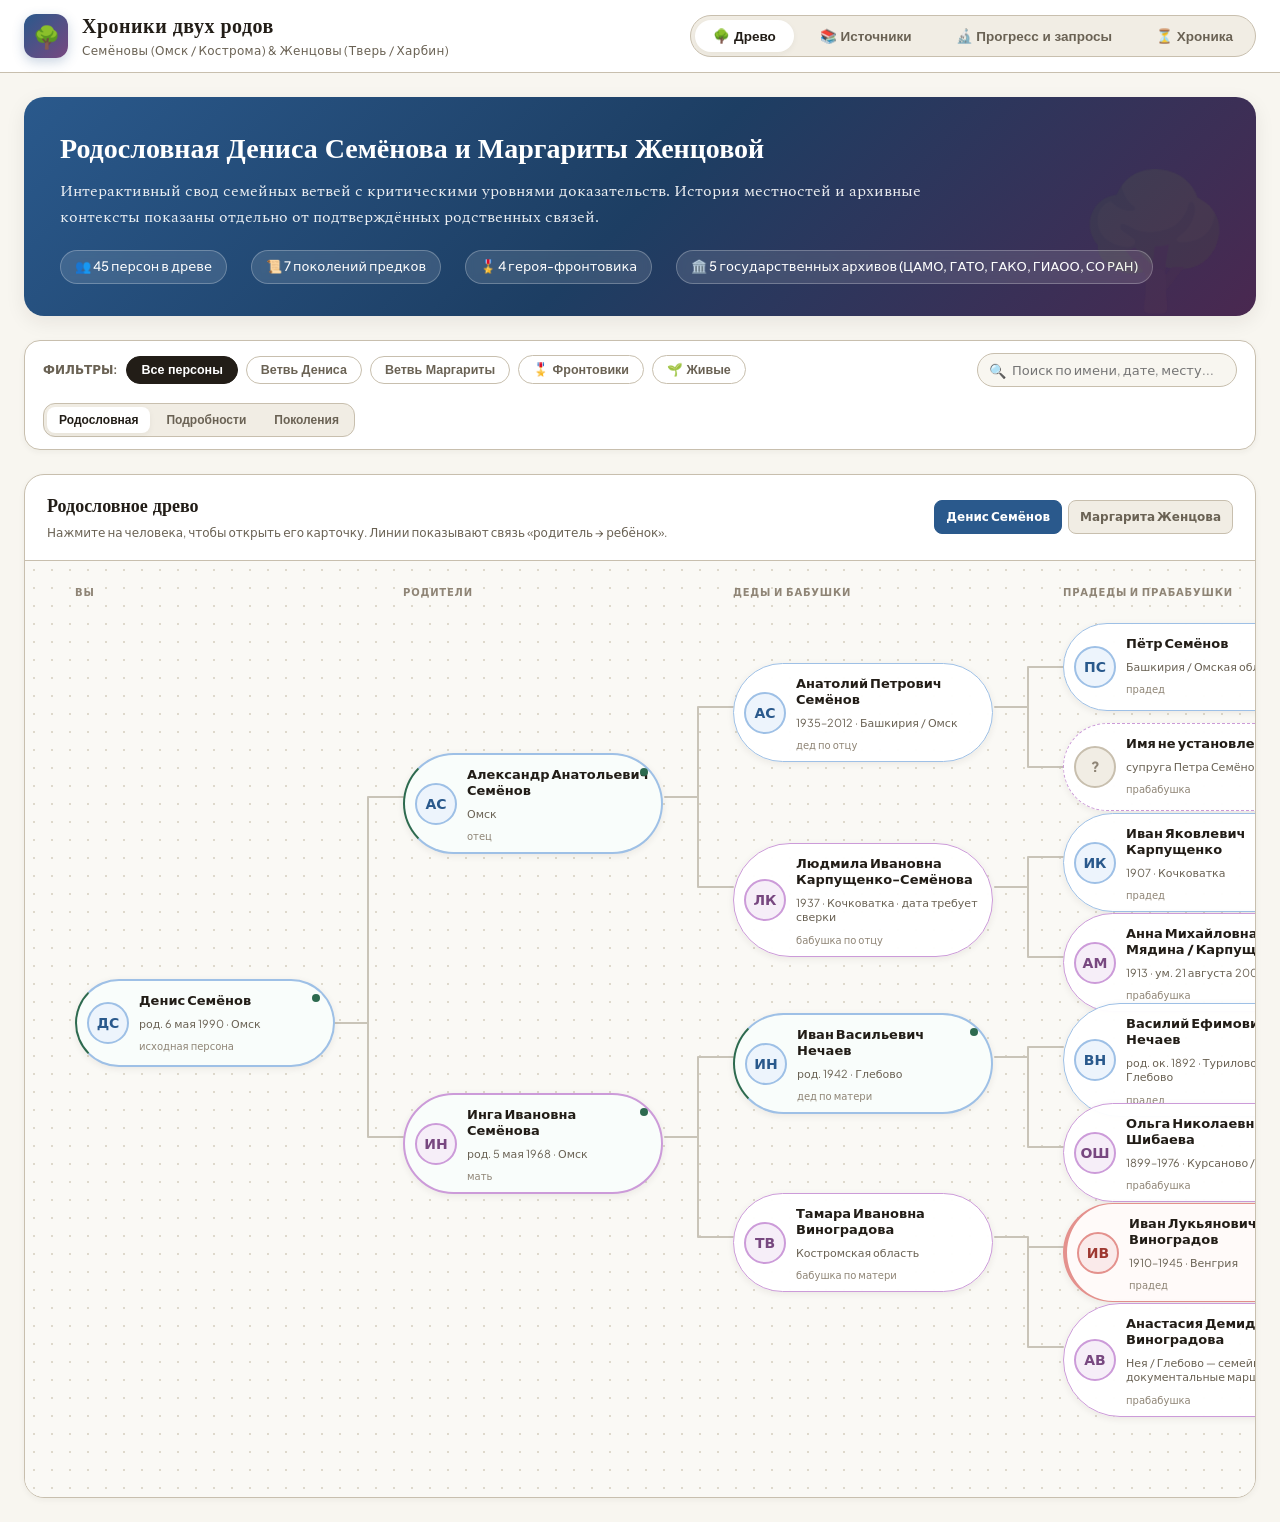
==== index.html @ 22372174 "align legacy family cards with source boundaries" ====
<!DOCTYPE html>
<html lang="ru">
<head>
<meta charset="UTF-8">
<meta name="viewport" content="width=device-width, initial-scale=1">
<title>Хроники двух родов — Родословное древо Семёновых и Женцовых</title>
<link rel="preconnect" href="https://fonts.googleapis.com">
<link rel="preconnect" href="https://fonts.gstatic.com" crossorigin>
<link href="https://fonts.googleapis.com/css2?family=Cinzel:wght@600;700;800&family=Plus+Jakarta+Sans:wght@400;500;600;700&family=Spectral:ital,wght@0,400;0,600;1,400&display=swap" rel="stylesheet">
<style>
  :root {
    --bg: #f8f6f0;
    --surface: #ffffff;
    --surface-alt: #f1ede4;
    --ink: #221d17;
    --ink-muted: #6a6254;
    --ink-soft: #8f8576;
    --line: #c8bfae;
    --line-light: #e4dccf;
    
    --denis: #2a598c;
    --denis-bg: #edf4fc;
    --denis-border: #9ec0e6;
    
    --margo: #784880;
    --margo-bg: #f6eef8;
    --margo-border: #cc9bd9;

    --gold: #b3822a;
    --gold-bg: #fcf5e5;
    --gold-border: #e3be71;

    --war: #9e3831;
    --war-bg: #faeaea;
    --war-border: #e4918d;

    --green: #2d6a4f;
    --green-bg: #edf7f2;
    --green-border: #8ecaa8;

    --shadow-sm: 0 2px 6px rgba(40,30,20,0.05);
    --shadow-md: 0 6px 20px rgba(40,30,20,0.08);
    --shadow-lg: 0 16px 40px rgba(40,30,20,0.12);
  }

  * { box-sizing: border-box; margin: 0; padding: 0; }
  body {
    background: var(--bg);
    color: var(--ink);
    font-family: 'Plus Jakarta Sans', system-ui, -apple-system, sans-serif;
    line-height: 1.5;
    -webkit-font-smoothing: antialiased;
  }

  /* Header */
  header {
    background: rgba(255,255,255,0.96);
    border-bottom: 1px solid var(--line);
    position: sticky;
    top: 0;
    z-index: 100;
    backdrop-filter: blur(10px);
  }
  .header-inner {
    max-width: 1400px;
    margin: 0 auto;
    padding: 12px 24px;
    display: flex;
    align-items: center;
    justify-content: space-between;
    gap: 20px;
  }
  .logo-group {
    display: flex;
    align-items: center;
    gap: 14px;
  }
  .logo-icon {
    width: 44px;
    height: 44px;
    border-radius: 12px;
    background: linear-gradient(135deg, var(--denis), var(--margo));
    display: flex;
    align-items: center;
    justify-content: center;
    color: #fff;
    font-size: 22px;
    box-shadow: 0 4px 12px rgba(42,89,140,0.25);
  }
  .site-title {
    font-family: 'Cinzel', serif;
    font-size: 20px;
    font-weight: 700;
    color: var(--ink);
    letter-spacing: 0.5px;
  }
  .site-subtitle {
    font-size: 12px;
    color: var(--ink-muted);
    letter-spacing: 0.3px;
  }

  /* Nav Tabs */
  .nav-tabs {
    display: flex;
    gap: 8px;
    background: var(--surface-alt);
    padding: 4px;
    border-radius: 30px;
    border: 1px solid var(--line);
  }
  .nav-btn {
    border: none;
    background: transparent;
    padding: 8px 18px;
    border-radius: 20px;
    font-size: 13.5px;
    font-weight: 600;
    color: var(--ink-muted);
    cursor: pointer;
    transition: all 0.2s cubic-bezier(0.4, 0, 0.2, 1);
    display: flex;
    align-items: center;
    gap: 6px;
  }
  .nav-btn:hover {
    color: var(--ink);
  }
  .nav-btn.active {
    background: var(--surface);
    color: var(--ink);
    box-shadow: var(--shadow-sm);
  }

  /* Main Container */
  main {
    max-width: 1400px;
    margin: 0 auto;
    padding: 24px;
  }

  /* Hero Banner */
  .hero-banner {
    background: linear-gradient(135deg, #2a598c 0%, #1d3e63 50%, #4a2850 100%);
    border-radius: 20px;
    color: #ffffff;
    padding: 32px 36px;
    margin-bottom: 24px;
    box-shadow: var(--shadow-md);
    position: relative;
    overflow: hidden;
  }
  .hero-banner::after {
    content: "🌳";
    position: absolute;
    right: 20px;
    bottom: -15px;
    font-size: 130px;
    opacity: 0.08;
    pointer-events: none;
  }
  .hero-title {
    font-family: 'Cinzel', serif;
    font-size: 28px;
    font-weight: 700;
    margin-bottom: 8px;
    color: #ffffff;
  }
  .hero-text {
    font-family: 'Spectral', serif;
    font-size: 16px;
    max-width: 900px;
    line-height: 1.6;
    color: rgba(255,255,255,0.9);
  }
  .hero-stats {
    display: flex;
    gap: 24px;
    margin-top: 20px;
    flex-wrap: wrap;
  }
  .stat-pill {
    background: rgba(255,255,255,0.12);
    border: 1px solid rgba(255,255,255,0.25);
    padding: 6px 14px;
    border-radius: 20px;
    font-size: 13px;
    font-weight: 500;
    display: flex;
    align-items: center;
    gap: 6px;
    backdrop-filter: blur(4px);
  }

  /* Tree Controls Bar */
  .controls-bar {
    background: var(--surface);
    border: 1px solid var(--line);
    border-radius: 16px;
    padding: 12px 18px;
    margin-bottom: 24px;
    display: flex;
    align-items: center;
    justify-content: space-between;
    gap: 16px;
    flex-wrap: wrap;
    box-shadow: var(--shadow-sm);
  }
  .filter-group {
    display: flex;
    gap: 8px;
    flex-wrap: wrap;
    align-items: center;
  }
  .filter-chip {
    border: 1px solid var(--line);
    background: var(--surface);
    padding: 6px 14px;
    border-radius: 20px;
    font-size: 12.5px;
    font-weight: 600;
    color: var(--ink-muted);
    cursor: pointer;
    transition: all 0.15s ease;
  }
  .filter-chip:hover {
    border-color: var(--ink);
    color: var(--ink);
  }
  .filter-chip.active {
    background: var(--ink);
    border-color: var(--ink);
    color: #ffffff;
  }
  .search-box {
    position: relative;
    min-width: 260px;
  }
  .search-input {
    width: 100%;
    padding: 8px 14px 8px 34px;
    border: 1px solid var(--line);
    border-radius: 20px;
    font-size: 13px;
    font-family: inherit;
    background: var(--bg);
    outline: none;
    transition: border 0.2s;
  }
  .search-input:focus {
    border-color: var(--denis);
    background: #fff;
  }
  .search-icon {
    position: absolute;
    left: 12px;
    top: 50%;
    transform: translateY(-50%);
    font-size: 14px;
    color: var(--ink-soft);
    pointer-events: none;
  }
  .view-toggle {
    display: flex;
    gap: 4px;
    background: var(--surface-alt);
    padding: 3px;
    border-radius: 12px;
    border: 1px solid var(--line);
  }
  .view-btn {
    border: none;
    background: transparent;
    padding: 6px 12px;
    border-radius: 8px;
    font-size: 12px;
    font-weight: 600;
    color: var(--ink-muted);
    cursor: pointer;
  }
  .view-btn.active {
    background: var(--surface);
    color: var(--ink);
    box-shadow: var(--shadow-sm);
  }

  /* Tree Sections */
  .tree-dual-container {
    display: flex;
    flex-direction: column;
    gap: 32px;
  }
  .tree-section {
    background: var(--surface);
    border: 1px solid var(--line);
    border-radius: 20px;
    padding: 28px;
    box-shadow: var(--shadow-sm);
  }
  .section-head {
    display: flex;
    align-items: center;
    justify-content: space-between;
    padding-bottom: 16px;
    margin-bottom: 24px;
    border-bottom: 2px solid var(--surface-alt);
  }
  .section-title {
    font-family: 'Cinzel', serif;
    font-size: 20px;
    font-weight: 700;
    display: flex;
    align-items: center;
    gap: 10px;
  }
  .branch-tag {
    font-size: 12px;
    font-family: 'Plus Jakarta Sans', sans-serif;
    font-weight: 700;
    padding: 4px 10px;
    border-radius: 6px;
    text-transform: uppercase;
    letter-spacing: 0.5px;
  }
  .tag-denis { background: var(--denis-bg); color: var(--denis); border: 1px solid var(--denis-border); }
  .tag-margo { background: var(--margo-bg); color: var(--margo); border: 1px solid var(--margo-border); }

  /* Tree Nodes (CSS nested tree) */
  .tree-root-box {
    margin-bottom: 24px;
    display: flex;
    justify-content: center;
  }
  .tree-branches {
    display: grid;
    grid-template-columns: repeat(auto-fit, minmax(420px, 1fr));
    gap: 28px;
  }
  .sub-branch {
    background: var(--bg);
    border-radius: 16px;
    padding: 20px;
    border: 1px solid var(--line-light);
  }
  .sub-branch-title {
    font-size: 14px;
    font-weight: 700;
    color: var(--ink-muted);
    text-transform: uppercase;
    letter-spacing: 0.5px;
    margin-bottom: 16px;
    display: flex;
    align-items: center;
    gap: 6px;
  }

  /* Tree List Lines */
  .tree-ul {
    list-style: none;
    padding-left: 20px;
    position: relative;
  }
  .tree-ul::before {
    content: '';
    position: absolute;
    left: 7px;
    top: 0;
    bottom: 12px;
    width: 2px;
    background: var(--line);
  }
  .tree-li {
    position: relative;
    margin-bottom: 16px;
  }
  .tree-li::before {
    content: '';
    position: absolute;
    left: -13px;
    top: 24px;
    width: 13px;
    height: 2px;
    background: var(--line);
  }

  /* Person Card */
  .p-card {
    background: var(--surface);
    border: 1.5px solid var(--line);
    border-radius: 14px;
    padding: 14px 16px;
    cursor: pointer;
    transition: all 0.2s cubic-bezier(0.4, 0, 0.2, 1);
    box-shadow: var(--shadow-sm);
    display: flex;
    flex-direction: column;
    gap: 6px;
    position: relative;
    max-width: 380px;
  }
  .p-card:hover {
    transform: translateY(-2px);
    box-shadow: var(--shadow-md);
    border-color: var(--denis);
  }
  .p-card.denis-branch { border-left: 4px solid var(--denis); }
  .p-card.margo-branch { border-left: 4px solid var(--margo); }
  .p-card.gold-status { border-left: 4px solid var(--gold); background: #fffdf9; }
  .p-card.war-status { border-left: 4px solid var(--war); background: #fffaf9; }
  .p-card.living-status { border-left: 4px solid var(--green); background: #f9fdfb; }

  .p-top {
    display: flex;
    align-items: center;
    justify-content: space-between;
    gap: 8px;
  }
  .p-role {
    font-size: 11px;
    font-weight: 700;
    text-transform: uppercase;
    letter-spacing: 0.5px;
    color: var(--ink-soft);
  }
  .badge {
    font-size: 10.5px;
    font-weight: 700;
    padding: 2px 7px;
    border-radius: 6px;
    display: inline-flex;
    align-items: center;
    gap: 4px;
  }
  .b-gold { background: var(--gold-bg); color: var(--gold); border: 1px solid var(--gold-border); }
  .b-war { background: var(--war-bg); color: var(--war); border: 1px solid var(--war-border); }
  .b-living { background: var(--green-bg); color: var(--green); border: 1px solid var(--green-border); }
  .b-cand { background: #eee; color: #555; border: 1px solid #ccc; }

  .p-name {
    font-size: 15px;
    font-weight: 700;
    color: var(--ink);
    line-height: 1.3;
  }
  .p-dates {
    font-size: 12px;
    color: var(--ink-muted);
    display: flex;
    align-items: center;
    gap: 4px;
  }
  .p-places {
    font-size: 11.5px;
    color: var(--ink-soft);
    white-space: nowrap;
    overflow: hidden;
    text-overflow: ellipsis;
  }
  .p-snippet {
    font-family: 'Spectral', serif;
    font-size: 12.5px;
    color: var(--ink);
    background: var(--surface-alt);
    padding: 6px 10px;
    border-radius: 8px;
    margin-top: 4px;
    line-height: 1.4;
  }

  /* Generational Grid View */
  .gen-grid {
    display: flex;
    flex-direction: column;
    gap: 24px;
  }
  .gen-row {
    display: flex;
    gap: 16px;
    align-items: flex-start;
  }
  .gen-label {
    min-width: 140px;
    font-family: 'Cinzel', serif;
    font-size: 13px;
    font-weight: 700;
    color: var(--ink-muted);
    padding-top: 14px;
    border-right: 2px solid var(--line-light);
    margin-right: 16px;
  }
  .gen-cards {
    display: flex;
    gap: 16px;
    flex-wrap: wrap;
    flex: 1;
  }

  /* Pedigree view: compact horizontal family map */
  .pedigree-view {
    background: var(--surface);
    border: 1px solid var(--line);
    border-radius: 20px;
    box-shadow: var(--shadow-sm);
    overflow: hidden;
  }
  .pedigree-head {
    display: flex;
    align-items: center;
    justify-content: space-between;
    gap: 16px;
    padding: 18px 22px;
    border-bottom: 1px solid var(--line);
  }
  .pedigree-head h2 { margin: 0; font-family: 'Cinzel', serif; font-size: 18px; }
  .pedigree-head p { margin: 4px 0 0; font-size: 12px; color: var(--ink-muted); }
  .pedigree-switch { display: flex; gap: 6px; flex-wrap: wrap; }
  .pedigree-switch button {
    border: 1px solid var(--line); background: var(--surface-alt); color: var(--ink-muted);
    padding: 7px 11px; border-radius: 8px; font: inherit; font-size: 12px; font-weight: 700; cursor: pointer;
  }
  .pedigree-switch button.active { background: var(--denis); border-color: var(--denis); color: #fff; }
  .pedigree-switch button.margo.active { background: var(--margo); border-color: var(--margo); }
  .pedigree-scroll { overflow: auto; padding: 18px; background-color: #faf9f5;
    background-image: radial-gradient(#ded9cc 0.8px, transparent 0.8px); background-size: 18px 18px; }
  .pedigree-canvas { position: relative; width: 1370px; height: 900px; margin: 0 auto; }
  .pedigree-family { position: absolute; inset: 0; }
  .pedigree-family[hidden] { display: none; }
  .pedigree-label { position: absolute; top: 6px; font-size: 10px; font-weight: 800; letter-spacing: .08em; text-transform: uppercase; color: var(--ink-soft); }
  .pedigree-lines { position: absolute; inset: 0; width: 1370px; height: 900px; overflow: visible; pointer-events: none; }
  .pedigree-lines path { fill: none; stroke: #c9c4b8; stroke-width: 2; stroke-linecap: round; stroke-linejoin: round; }
  .ped-card {
    position: absolute; width: 260px; min-height: 88px; margin: 0; padding: 11px 12px 10px 62px;
    border: 1.5px solid var(--denis-border); border-radius: 999px; background: rgba(255,255,255,.97);
    box-shadow: 0 2px 7px rgba(45, 38, 25, .08); cursor: pointer; transition: transform .15s, box-shadow .15s;
  }
  .ped-card:hover { transform: translateY(-2px); box-shadow: var(--shadow-md); z-index: 2; }
  .ped-card.female { border-color: var(--margo-border); }
  .ped-card.unknown { border-style: dashed; color: var(--ink-muted); cursor: default; }
  .ped-card .ped-avatar {
    position: absolute; left: 10px; top: 50%; transform: translateY(-50%); width: 42px; height: 42px;
    border-radius: 50%; display: grid; place-items: center; background: var(--denis-bg); color: var(--denis);
    border: 2px solid var(--denis-border); font-weight: 800; font-size: 14px;
  }
  .ped-card.female .ped-avatar { background: var(--margo-bg); color: var(--margo); border-color: var(--margo-border); }
  .ped-card.unknown .ped-avatar { background: var(--surface-alt); color: var(--ink-soft); border-color: var(--line); }
  .ped-name { font-size: 13px; line-height: 1.25; font-weight: 800; color: var(--ink); }
  .ped-meta { margin-top: 3px; color: var(--ink-muted); font-size: 11px; line-height: 1.3; }
  .ped-role { margin-top: 3px; color: var(--ink-soft); font-size: 10px; line-height: 1.2; }
  .ped-card.war-status { border-color: var(--war-border); }
  .ped-card.war-status .ped-avatar { color: var(--war); background: var(--war-bg); border-color: var(--war-border); }
  .ped-card.living-status { border-width: 2px; }
  .ped-card.living-status::after { content: ''; position: absolute; right: 13px; top: 13px; width: 8px; height: 8px; border-radius: 50%; background: var(--green); }
  .ped-card .ped-fact { display: inline-block; margin-top: 4px; color: var(--gold); font-size: 10px; font-weight: 700; }
  .ped-card.margo-card { border-color: var(--margo-border); }
  .ped-card.margo-card .ped-avatar { background: var(--margo-bg); color: var(--margo); border-color: var(--margo-border); }
  @media (max-width: 720px) {
    .pedigree-head { align-items: flex-start; flex-direction: column; }
    .pedigree-scroll { padding: 10px; }
    .pedigree-canvas { transform-origin: top left; }
  }

  /* Sources Table */
  .sources-table-wrap {
    overflow-x: auto;
    border: 1px solid var(--line);
    border-radius: 16px;
    background: var(--surface);
    box-shadow: var(--shadow-sm);
  }
  .s-table {
    width: 100%;
    border-collapse: collapse;
    text-align: left;
    font-size: 13px;
  }
  .s-table th {
    background: var(--surface-alt);
    padding: 12px 16px;
    font-weight: 700;
    color: var(--ink);
    border-bottom: 2px solid var(--line);
    font-family: 'Plus Jakarta Sans', sans-serif;
  }
  .s-table td {
    padding: 12px 16px;
    border-bottom: 1px solid var(--line-light);
    vertical-align: top;
  }
  .s-table tr:hover {
    background: var(--bg);
  }
  .source-link {
    color: var(--denis);
    font-weight: 600;
    text-decoration: none;
    display: inline-flex;
    align-items: center;
    gap: 4px;
  }
  .source-link:hover { text-decoration: underline; }
  .fact-badge {
    display: inline-flex;
    align-items: center;
    gap: 4px;
    font-size: 11px;
    font-weight: 700;
    padding: 2px 8px;
    border-radius: 12px;
  }
  .fb-doc { background: #e8f5e9; color: #2e7d32; border: 1px solid #a5d6a7; }
  .fb-pub { background: #fffde7; color: #f57f17; border: 1px solid #fff59d; }
  .fb-mem { background: #fff3e0; color: #e65100; border: 1px solid #ffcc80; }
  .fb-hyp { background: #ffebee; color: #c62828; border: 1px solid #ef9a9a; }

  /* Progress Bars */
  .progress-card {
    background: var(--surface);
    border: 1px solid var(--line);
    border-radius: 16px;
    padding: 20px;
    margin-bottom: 16px;
    box-shadow: var(--shadow-sm);
  }
  .progress-top {
    display: flex;
    justify-content: space-between;
    align-items: center;
    margin-bottom: 10px;
  }
  .progress-title {
    font-size: 15px;
    font-weight: 700;
  }
  .progress-pct {
    font-size: 13px;
    font-weight: 700;
    color: var(--denis);
  }
  .progress-bar-bg {
    background: var(--surface-alt);
    height: 10px;
    border-radius: 6px;
    overflow: hidden;
    margin-bottom: 12px;
    border: 1px solid var(--line-light);
  }
  .progress-bar-fill {
    height: 100%;
    border-radius: 6px;
    background: linear-gradient(90deg, var(--denis), var(--margo));
  }
  .progress-details {
    font-size: 13px;
    color: var(--ink);
    line-height: 1.5;
  }
  .tpl-box {
    background: var(--bg);
    border: 1px dashed var(--line);
    border-radius: 12px;
    padding: 14px;
    font-family: monospace;
    font-size: 12.5px;
    margin-top: 10px;
    white-space: pre-wrap;
    line-height: 1.4;
  }
  .copy-btn {
    background: var(--ink);
    color: #fff;
    border: none;
    padding: 6px 14px;
    border-radius: 8px;
    font-size: 12px;
    font-weight: 600;
    cursor: pointer;
    margin-top: 10px;
    display: inline-flex;
    align-items: center;
    gap: 6px;
  }
  .copy-btn:hover { background: #000; }

  /* Timeline */
  .timeline-wrap {
    position: relative;
    padding: 20px 0;
  }
  .timeline-wrap::before {
    content: '';
    position: absolute;
    left: 24px;
    top: 0;
    bottom: 0;
    width: 2px;
    background: var(--line);
  }
  .t-item {
    position: relative;
    padding-left: 60px;
    margin-bottom: 24px;
  }
  .t-dot {
    position: absolute;
    left: 17px;
    top: 4px;
    width: 16px;
    height: 16px;
    border-radius: 50%;
    background: var(--surface);
    border: 3px solid var(--denis);
    box-shadow: 0 0 0 3px var(--bg);
  }
  .t-dot.margo { border-color: var(--margo); }
  .t-dot.war { border-color: var(--war); }
  .t-card {
    background: var(--surface);
    border: 1px solid var(--line);
    border-radius: 14px;
    padding: 16px 20px;
    box-shadow: var(--shadow-sm);
  }
  .t-year {
    font-family: 'Cinzel', serif;
    font-size: 14px;
    font-weight: 700;
    color: var(--denis);
    margin-bottom: 4px;
  }
  .t-title {
    font-size: 15px;
    font-weight: 700;
    margin-bottom: 4px;
  }
  .t-desc {
    font-size: 13px;
    color: var(--ink-muted);
  }

  /* Modal Dossier */
  .modal-overlay {
    position: fixed;
    top: 0; left: 0; right: 0; bottom: 0;
    background: rgba(34, 29, 23, 0.6);
    backdrop-filter: blur(6px);
    z-index: 1000;
    display: none;
    align-items: center;
    justify-content: center;
    padding: 20px;
  }
  .modal-overlay.active { display: flex; }
  .modal-box {
    background: var(--surface);
    border-radius: 24px;
    max-width: 740px;
    width: 100%;
    max-height: 90vh;
    overflow-y: auto;
    box-shadow: var(--shadow-lg);
    border: 1px solid var(--line);
    padding: 32px;
    position: relative;
    animation: modalIn 0.25s cubic-bezier(0.16, 1, 0.3, 1);
  }
  @keyframes modalIn {
    from { opacity: 0; transform: scale(0.95) translateY(10px); }
    to { opacity: 1; transform: scale(1) translateY(0); }
  }
  .modal-close {
    position: absolute;
    right: 20px;
    top: 20px;
    background: var(--surface-alt);
    border: none;
    width: 36px;
    height: 36px;
    border-radius: 50%;
    font-size: 18px;
    cursor: pointer;
    color: var(--ink-muted);
    display: flex;
    align-items: center;
    justify-content: center;
    transition: all 0.15s;
  }
  .modal-close:hover { background: var(--line); color: var(--ink); }
  .modal-header {
    margin-bottom: 24px;
    padding-right: 40px;
  }
  .modal-name {
    font-family: 'Cinzel', serif;
    font-size: 24px;
    font-weight: 700;
    color: var(--ink);
    margin-top: 6px;
  }
  .modal-dates {
    font-size: 13.5px;
    color: var(--ink-muted);
    margin-top: 4px;
  }
  .modal-sec {
    margin-bottom: 20px;
  }
  .modal-sec-title {
    font-size: 13px;
    font-weight: 700;
    text-transform: uppercase;
    letter-spacing: 0.5px;
    color: var(--ink-muted);
    margin-bottom: 10px;
    display: flex;
    align-items: center;
    gap: 6px;
  }
  .modal-sec-body {
    background: var(--bg);
    border-radius: 12px;
    padding: 14px 16px;
    border: 1px solid var(--line-light);
  }
  .fact-list {
    list-style: none;
    display: flex;
    flex-direction: column;
    gap: 8px;
  }
  .fact-item {
    font-size: 13px;
    display: flex;
    align-items: flex-start;
    gap: 10px;
    line-height: 1.4;
  }
  .family-links {
    display: flex;
    flex-wrap: wrap;
    gap: 8px;
  }
  .f-btn {
    background: var(--surface);
    border: 1px solid var(--line);
    padding: 6px 12px;
    border-radius: 8px;
    font-size: 12.5px;
    cursor: pointer;
    transition: all 0.15s;
  }
  .f-btn:hover {
    border-color: var(--denis);
    background: var(--denis-bg);
  }

  /* Tab Panes */
  .tab-pane { display: none; }
  .tab-pane.active { display: block; }
</style>
</head>
<body>

<header>
  <div class="header-inner">
    <div class="logo-group">
      <div class="logo-icon">🌳</div>
      <div>
        <div class="site-title">Хроники двух родов</div>
        <div class="site-subtitle">Семёновы (Омск / Кострома) & Женцовы (Тверь / Харбин)</div>
      </div>
    </div>

    <div class="nav-tabs">
      <button class="nav-btn active" onclick="switchTab('tree')">🌳 Древо</button>
      <button class="nav-btn" onclick="switchTab('sources')">📚 Источники</button>
      <button class="nav-btn" onclick="switchTab('progress')">🔬 Прогресс и запросы</button>
      <button class="nav-btn" onclick="switchTab('timeline')">⏳ Хроника</button>
    </div>
  </div>
</header>

<main>

  <!-- Hero Banner -->
  <div class="hero-banner">
    <div class="hero-title">Родословная Дениса Семёнова и Маргариты Женцовой</div>
    <div class="hero-text">
      Интерактивный свод семейных ветвей с критическими уровнями доказательств. История местностей и архивные контексты показаны отдельно от подтверждённых родственных связей.
    </div>
    <div class="hero-stats">
      <div class="stat-pill">👥 45 персон в древе</div>
      <div class="stat-pill">📜 7 поколений предков</div>
      <div class="stat-pill">🎖️ 4 героя-фронтовика</div>
      <div class="stat-pill">🏛️ 5 государственных архивов (ЦАМО, ГАТО, ГАКО, ГИАОО, СО РАН)</div>
    </div>
  </div>

  <!-- ================= TAB 1: TREE ================= -->
  <div id="tab-tree" class="tab-pane active">

    <!-- Controls Bar -->
    <div class="controls-bar">
      <div class="filter-group">
        <span style="font-size:12px; font-weight:700; color:var(--ink-muted); text-transform:uppercase;">Фильтры:</span>
        <button class="filter-chip active" onclick="filterTree('all')">Все персоны</button>
        <button class="filter-chip" onclick="filterTree('denis')">Ветвь Дениса</button>
        <button class="filter-chip" onclick="filterTree('margo')">Ветвь Маргариты</button>
        <button class="filter-chip" onclick="filterTree('war')">🎖️ Фронтовики</button>
        <button class="filter-chip" onclick="filterTree('living')">🌱 Живые</button>
      </div>

      <div class="search-box">
        <span class="search-icon">🔍</span>
        <input type="text" class="search-input" placeholder="Поиск по имени, дате, месту..." oninput="searchNodes(this.value)">
      </div>

      <div class="view-toggle">
        <button class="view-btn active" id="btn-view-pedigree" onclick="setViewMode('pedigree')">Родословная</button>
        <button class="view-btn" id="btn-view-hier" onclick="setViewMode('hier')">Подробности</button>
        <button class="view-btn" id="btn-view-gen" onclick="setViewMode('gen')">Поколения</button>
      </div>
    </div>

    <!-- VIEW 1: HORIZONTAL PEDIGREE -->
    <!-- Публикационный триггер: основное представление древа — горизонтальная родословная. -->
    <section id="view-pedigree" class="pedigree-view">
      <div class="pedigree-head">
        <div>
          <h2>Родословное древо</h2>
          <p>Нажмите на человека, чтобы открыть его карточку. Линии показывают связь «родитель → ребёнок».</p>
        </div>
        <div class="pedigree-switch" aria-label="Выбор дерева">
          <button class="active" id="ped-btn-denis" onclick="switchPedigree('denis')">Денис Семёнов</button>
          <button class="margo" id="ped-btn-margo" onclick="switchPedigree('margo')">Маргарита Женцова</button>
        </div>
      </div>
      <div class="pedigree-scroll">
        <div class="pedigree-canvas">
          <div class="pedigree-family" id="pedigree-denis">
            <span class="pedigree-label" style="left:32px">Вы</span>
            <span class="pedigree-label" style="left:360px">Родители</span>
            <span class="pedigree-label" style="left:690px">Деды и бабушки</span>
            <span class="pedigree-label" style="left:1020px">Прадеды и прабабушки</span>
            <svg class="pedigree-lines" viewBox="0 0 1370 900" aria-hidden="true">
              <path d="M292 444 H325 V218 H360 M325 444 V558 H360" />
              <path d="M622 218 H655 V128 H690 M655 218 V308 H690" />
              <path d="M622 558 H655 V478 H690 M655 558 V658 H690" />
              <path d="M952 128 H985 V88 H1020 M985 128 V188 H1020" />
              <path d="M952 308 H985 V278 H1020 M985 308 V378 H1020" />
              <path d="M952 478 H985 V468 H1020 M985 478 V568 H1020" />
              <path d="M952 658 H985 V668 H1020 M985 658 V768 H1020" />
            </svg>

            <div class="p-card ped-card living-status" style="left:32px;top:400px" onclick="openDossier('denis')">
              <div class="ped-avatar">ДС</div><div class="ped-name">Денис Семёнов</div><div class="ped-meta">род. 6 мая 1990 · Омск</div><div class="ped-role">исходная персона</div>
            </div>
            <div class="p-card ped-card living-status" style="left:360px;top:174px" onclick="openDossier('alex_sem')">
              <div class="ped-avatar">АС</div><div class="ped-name">Александр Анатольевич Семёнов</div><div class="ped-meta">Омск</div><div class="ped-role">отец</div>
            </div>
            <div class="p-card ped-card female living-status" style="left:360px;top:514px" onclick="openDossier('inga_nech')">
              <div class="ped-avatar">ИН</div><div class="ped-name">Инга Ивановна Семёнова</div><div class="ped-meta">род. 5 мая 1968 · Омск</div><div class="ped-role">мать</div>
            </div>
            <div class="p-card ped-card" style="left:690px;top:84px" onclick="openDossier('anatoly_sem')">
              <div class="ped-avatar">АС</div><div class="ped-name">Анатолий Петрович Семёнов</div><div class="ped-meta">1935–2012 · Башкирия / Омск</div><div class="ped-role">дед по отцу</div>
            </div>
            <div class="p-card ped-card female" style="left:690px;top:264px" onclick="openDossier('lyudmila_karp')">
              <div class="ped-avatar">ЛК</div><div class="ped-name">Людмила Ивановна Карпущенко-Семёнова</div><div class="ped-meta">1937 · Кочковатка · дата требует сверки</div><div class="ped-role">бабушка по отцу</div>
            </div>
            <div class="p-card ped-card living-status" style="left:690px;top:434px" onclick="openDossier('ivan_vas_nech')">
              <div class="ped-avatar">ИН</div><div class="ped-name">Иван Васильевич Нечаев</div><div class="ped-meta">род. 1942 · Глебово</div><div class="ped-role">дед по матери</div>
            </div>
            <div class="p-card ped-card female" style="left:690px;top:614px" onclick="openDossier('tamara_vinogr')">
              <div class="ped-avatar">ТВ</div><div class="ped-name">Тамара Ивановна Виноградова</div><div class="ped-meta">Костромская область</div><div class="ped-role">бабушка по матери</div>
            </div>
            <div class="p-card ped-card" style="left:1020px;top:44px" onclick="openDossier('petr_sem')">
              <div class="ped-avatar">ПС</div><div class="ped-name">Пётр Семёнов</div><div class="ped-meta">Башкирия / Омская обл.</div><div class="ped-role">прадед</div>
            </div>
            <div class="p-card ped-card female unknown" style="left:1020px;top:144px">
              <div class="ped-avatar">?</div><div class="ped-name">Имя не установлено</div><div class="ped-meta">супруга Петра Семёнова</div><div class="ped-role">прабабушка</div>
            </div>
            <div class="p-card ped-card" style="left:1020px;top:234px" onclick="openDossier('ivan_karp')">
              <div class="ped-avatar">ИК</div><div class="ped-name">Иван Яковлевич Карпущенко</div><div class="ped-meta">1907 · Кочковатка</div><div class="ped-role">прадед</div>
            </div>
            <div class="p-card ped-card female" style="left:1020px;top:334px" onclick="openDossier('anna_myadina')">
              <div class="ped-avatar">АМ</div><div class="ped-name">Анна Михайловна Мядина / Карпущенко</div><div class="ped-meta">1913 · ум. 21 августа 2002 · Омск</div><div class="ped-role">прабабушка</div>
            </div>
            <div class="p-card ped-card" style="left:1020px;top:424px" onclick="openDossier('vasily_efim_nech')">
              <div class="ped-avatar">ВН</div><div class="ped-name">Василий Ефимович Нечаев</div><div class="ped-meta">род. ок. 1892 · Турилово / Глебово</div><div class="ped-role">прадед</div>
            </div>
            <div class="p-card ped-card female" style="left:1020px;top:524px" onclick="openDossier('olga_shibaeva')">
              <div class="ped-avatar">ОШ</div><div class="ped-name">Ольга Николаевна Шибаева</div><div class="ped-meta">1899–1976 · Курсаново / Глебово</div><div class="ped-role">прабабушка</div>
            </div>
            <div class="p-card ped-card war-status" style="left:1020px;top:624px" onclick="openDossier('ivan_luk_vinogr')">
              <div class="ped-avatar">ИВ</div><div class="ped-name">Иван Лукьянович Виноградов</div><div class="ped-meta">1910–1945 · Венгрия</div><div class="ped-role">прадед</div>
            </div>
            <div class="p-card ped-card female" style="left:1020px;top:724px" onclick="openDossier('anastasia_dem_vinogr')">
              <div class="ped-avatar">АВ</div><div class="ped-name">Анастасия Демидовна Виноградова</div><div class="ped-meta">Нея / Глебово — семейные и документальные маршруты</div><div class="ped-role">прабабушка</div>
            </div>
          </div>

          <div class="pedigree-family" id="pedigree-margo" hidden>
            <span class="pedigree-label" style="left:32px">Вы</span>
            <span class="pedigree-label" style="left:360px">Родители</span>
            <span class="pedigree-label" style="left:690px">Деды и бабушки</span>
            <span class="pedigree-label" style="left:1020px">Прадеды и прабабушки</span>
            <svg class="pedigree-lines" viewBox="0 0 1370 900" aria-hidden="true">
              <path d="M292 444 H325 V218 H360 M325 444 V558 H360" />
              <path d="M622 218 H655 V128 H690 M655 218 V308 H690" />
              <path d="M622 558 H655 V478 H690 M655 558 V658 H690" />
              <path d="M952 128 H985 V108 H1020" />
              <path d="M952 658 H985 V578 H1020 M985 658 V758 H1020" />
            </svg>
            <div class="p-card ped-card living-status margo-card" style="left:32px;top:400px" onclick="openDossier('margo')">
              <div class="ped-avatar">МЖ</div><div class="ped-name">Маргарита Сергеевна Женцова</div><div class="ped-meta">род. 11 июля 1999 · Тверь</div><div class="ped-role">исходная персона</div>
            </div>
            <div class="p-card ped-card living-status margo-card" style="left:360px;top:174px" onclick="openDossier('sergey_zhents')">
              <div class="ped-avatar">СЖ</div><div class="ped-name">Сергей Николаевич Женцов</div><div class="ped-meta">Тверь · Медведиха</div><div class="ped-role">отец</div>
            </div>
            <div class="p-card ped-card female living-status margo-card" style="left:360px;top:514px" onclick="openDossier('victoria_ryzh')">
              <div class="ped-avatar">ВР</div><div class="ped-name">Виктория Николаевна Рыжикова</div><div class="ped-meta">Тверь</div><div class="ped-role">мать</div>
            </div>
            <div class="p-card ped-card margo-card" style="left:690px;top:84px" onclick="openDossier('nikolay_zhents')">
              <div class="ped-avatar">НЖ</div><div class="ped-name">Николай Женцов</div><div class="ped-meta">Медведиха, Тверская область</div><div class="ped-role">дед по отцу</div>
            </div>
            <div class="p-card ped-card female unknown margo-card" style="left:690px;top:264px">
              <div class="ped-avatar">?</div><div class="ped-name">Имя не установлено</div><div class="ped-meta">мать Сергея Женцова</div><div class="ped-role">бабушка по отцу</div>
            </div>
            <div class="p-card ped-card margo-card" style="left:690px;top:434px" onclick="openDossier('nikolay_ryzh')">
              <div class="ped-avatar">НР</div><div class="ped-name">Николай Рыжиков</div><div class="ped-meta">Тверь</div><div class="ped-role">дед по матери</div>
            </div>
            <div class="p-card ped-card female margo-card" style="left:690px;top:614px" onclick="openDossier('lidia_livensi')">
              <div class="ped-avatar">ЛЛ</div><div class="ped-name">Лидия Михайловна Ливенси</div><div class="ped-meta">Новосибирск → Тверь</div><div class="ped-role">бабушка по матери</div>
            </div>
            <div class="p-card ped-card margo-card" style="left:1020px;top:64px" onclick="openDossier('ivan_zhents_anc')">
              <div class="ped-avatar">Ж</div><div class="ped-name">Медведиха · Ильгощи</div><div class="ped-meta">архивный контекст · метрики с 1767 г.</div><div class="ped-role">родство не замкнуто</div>
            </div>
            <div class="p-card ped-card unknown margo-card" style="left:1020px;top:164px">
              <div class="ped-avatar">?</div><div class="ped-name">Имя не установлено</div><div class="ped-meta">супруга Николая Женцова</div><div class="ped-role">прабабушка</div>
            </div>
            <div class="p-card ped-card margo-card" style="left:1020px;top:534px" onclick="openDossier('mikhail_livensi')">
              <div class="ped-avatar">МЛ</div><div class="ped-name">Михаил Ли-Вен-Си</div><div class="ped-meta">Харбин → Новосибирск</div><div class="ped-role">прадед</div>
            </div>
            <div class="p-card ped-card female margo-card" style="left:1020px;top:714px" onclick="openDossier('antonina_tokm')">
              <div class="ped-avatar">АТ</div><div class="ped-name">Антонина Валентиновна Токмакова</div><div class="ped-meta">Харьковская губ. → Новосибирск</div><div class="ped-role">прабабушка</div>
            </div>
          </div>
        </div>
      </div>
    </section>

    <!-- VIEW 2: HIERARCHICAL DETAILS -->
    <div id="view-hierarchical" class="tree-dual-container" style="display:none;">

      <!-- Denis Section -->
      <div class="tree-section" id="tree-sec-denis">
        <div class="section-head">
          <div class="section-title">
            <span>🌳 Ветвь Дениса Семёнова</span>
            <span class="branch-tag tag-denis">Омск · Называевск · Кострома · Нея</span>
          </div>
        </div>

        <div class="tree-root-box">
          <div class="p-card denis-branch" onclick="openDossier('denis')">
            <div class="p-top">
              <span class="p-role">Центральная персона</span>
              <span class="badge b-living">🌱 Денис</span>
            </div>
            <div class="p-name">Денис Семёнов</div>
            <div class="p-dates">📅 род. 6 мая 1990 г.</div>
            <div class="p-places">📍 г. Омск</div>
            <div class="p-snippet">Объединяет сибирскую ветвь (Омск, Кочковатка) и костромскую (Глебово, Нея, Галанино).</div>
          </div>
        </div>

        <div class="tree-branches">

          <!-- Sub-branch 1: Отец (Семёновы - Карпущенко - Мядины) -->
          <div class="sub-branch">
            <div class="sub-branch-title">🔹 Линия отца: Семёновы · Карпущенко · Мядины</div>
            
            <div class="p-card denis-branch" style="margin-bottom:16px;" onclick="openDossier('alex_sem')">
              <div class="p-top">
                <span class="p-role">Отец Дениса</span>
                <span class="badge b-living">🌱 Александр</span>
              </div>
              <div class="p-name">Александр Анатольевич Семёнов</div>
              <div class="p-dates">📅 г. Омск</div>
              <div class="p-snippet">Сын Анатолия Семёнова и Людмилы Карпущенко. Родной брат Анатолия Анатольевича (КАМАЗ).</div>
            </div>

            <!-- Дядя Анатолий Анатольевич -->
            <div class="p-card denis-branch" style="margin-bottom:16px; margin-left: 20px; border-left-color: #5b8bb8;" onclick="openDossier('anatoly_anat_sem')">
              <div class="p-top">
                <span class="p-role">Дядя Дениса (брат отца)</span>
                <span class="badge b-living">🌱 КАМАЗ</span>
              </div>
              <div class="p-name">Анатолий Анатольевич Семёнов</div>
              <div class="p-dates">📅 г. Набережные Челны</div>
              <div class="p-snippet">Работал в г. Набережные Челны на КАМАЗе. Семейная династия автотранспортников.</div>
            </div>

            <ul class="tree-ul">
              <!-- Дед Анатолий -->
              <li class="tree-li">
                <div class="p-card denis-branch" onclick="openDossier('anatoly_sem')">
                  <div class="p-top">
                    <span class="p-role">Дед (по отцу)</span>
                    <span class="badge b-cand">Башкирия / Омск</span>
                  </div>
                  <div class="p-name">Анатолий Петрович Семёнов</div>
                  <div class="p-dates">📅 22 авг. 1935 — 22 фев. 2012 гг.</div>
                  <div class="p-places">📍 с. Никольское (Башкирия) → г. Омск</div>
                  <div class="p-snippet">Родился в Башкирии. Работал в системе автоцентра КАМАЗ в Омске. Брат Геннадия и Веры (ум. 2013, Уфа).</div>
                </div>

                <ul class="tree-ul">
                  <li class="tree-li">
                    <div class="p-card denis-branch" onclick="openDossier('petr_sem')">
                      <div class="p-top">
                        <span class="p-role">Прадед</span>
                        <span class="badge b-cand">Башкирия / Омск</span>
                      </div>
                      <div class="p-name">Пётр Семёнов</div>
                      <div class="p-dates">📅 нач. XX века</div>
                      <div class="p-snippet">Отец Анатолия, Геннадия и Веры. Ключ к ветви — запись о рождении Анатолия (1935 г., с. Никольское) через ЕГР ЗАГС.</div>
                    </div>
                  </li>
                </ul>
              </li>

              <!-- Бабушка Людмила Карпущенко -->
              <li class="tree-li">
                <div class="p-card denis-branch gold-status" onclick="openDossier('lyudmila_karp')">
                  <div class="p-top">
                    <span class="p-role">Бабушка (по отцу)</span>
                    <span class="badge b-gold">🟢 Кочковатка 1937</span>
                  </div>
                  <div class="p-name">Людмила Ивановна Карпущенко-Семёнова</div>
                  <div class="p-dates">📅 1937 г. · дата 10/17 марта требует сверки</div>
                  <div class="p-places">📍 д. Кочковатка, Называевский р-н</div>
                  <div class="p-snippet">Учитель; диплом Омского пединститута (1955–1960). Смена фамилии подтверждена трудовой книжкой; дата рождения требует сверки.</div>
                </div>

                <ul class="tree-ul">
                  <li class="tree-li">
                    <div class="p-card denis-branch gold-status" onclick="openDossier('ivan_karp')">
                      <div class="p-top">
                        <span class="p-role">Прадед</span>
                        <span class="badge b-gold">🟡 D2 · семейные документы</span>
                      </div>
                      <div class="p-name">Иван Яковлевич Карпущенко</div>
                      <div class="p-dates">📅 1907 г. · Кочковатка</div>
                      <div class="p-snippet">Трудовая книжка: путевой обходчик. Полное отчество теперь известно, акт рождения и брак ещё не найдены.</div>
                    </div>
                  </li>
                  <li class="tree-li">
                    <div class="p-card denis-branch gold-status" onclick="openDossier('anna_myadina')">
                      <div class="p-top">
                        <span class="p-role">Прабабушка</span>
                        <span class="badge b-cand">⚠ Гипотеза Мядель</span>
                      </div>
                      <div class="p-name">Анна Михайловна Мядина / Карпущенко</div>
                      <div class="p-dates">📅 1913 г. · ум. 21 августа 2002 г.</div>
                      <div class="p-places">📍 г. Омск / д. Кочковатка</div>
                      <div class="p-snippet">Трудовая книжка подтверждает фамилию Карпущенко после брака; девичья фамилия Мядина и родство с Александром требуют акта.</div>
                    </div>
                    <ul class="tree-ul">
                      <li class="tree-li">
                        <div class="p-card denis-branch war-status" onclick="openDossier('alexander_myad')">
                          <div class="p-top">
                            <span class="p-role">Двоюродный дед · Герой</span>
                            <span class="badge b-war">🎖️ КБФ 1913</span>
                          </div>
                          <div class="p-name">Александр Михайлович Мядин</div>
                          <div class="p-dates">📅 1913 — д. Кочковатка</div>
                          <div class="p-snippet">Лейтенант, офицер 3-й отдельной бригады морской пехоты Балтийского флота. Кавалер наград.</div>
                        </div>
                      </li>
                    </ul>
                  </li>
                </ul>
              </li>
            </ul>
          </div>

          <!-- Sub-branch 2: Мать (Нечаевы - Виноградовы - Шибаевы) -->
          <div class="sub-branch">
            <div class="sub-branch-title">🔹 Линия матери: Нечаевы · Виноградовы · Шибаевы</div>
            
            <div class="p-card denis-branch" style="margin-bottom:16px;" onclick="openDossier('inga_nech')">
              <div class="p-top">
                <span class="p-role">Мать Дениса</span>
                <span class="badge b-living">🌱 Инга (ОмГУ)</span>
              </div>
              <div class="p-name">Инга Ивановна Семёнова (Нечаева)</div>
              <div class="p-dates">📅 род. 5 мая 1968 г.</div>
              <div class="p-places">📍 г. Омск</div>
              <div class="p-snippet">Создатель семейного архива и страницы деда-героя И. Л. Виноградова на «Бессмертном полку».</div>
            </div>

            <ul class="tree-ul">
              <!-- Дед Иван Нечаев -->
              <li class="tree-li">
                <div class="p-card denis-branch living-status" onclick="openDossier('ivan_vas_nech')">
                  <div class="p-top">
                    <span class="p-role">Дед (по матери)</span>
                    <span class="badge b-living">🌱 ЖИВ · 84 года</span>
                  </div>
                  <div class="p-name">Нечаев Иван Васильевич</div>
                  <div class="p-dates">📅 род. 1942 г. · 84 года</div>
                  <div class="p-places">📍 д. Глебово, Костромская обл.</div>
                  <div class="p-snippet">Главный свидетель рода! Назван в честь старшего брата Ивана (1924–1943), погибшего на войне.</div>
                </div>

                <ul class="tree-ul">
                  <li class="tree-li">
                    <div class="p-card denis-branch" onclick="openDossier('vasily_efim_nech')">
                      <div class="p-top">
                        <span class="p-role">Прадед</span>
                      <span class="badge b-cand">Турилово · сем. свид.</span>
                      </div>
                      <div class="p-name">Василий Ефимович Нечаев</div>
                      <div class="p-dates">📅 род. ~1892 г.</div>
                      <div class="p-places">📍 д. Турилово (сем. свид.)</div>
                      <div class="p-snippet">Рождение в д. Турилово указано семейным свидетельством 2026 г.; приход Солтанова — рабочий маршрут, акт не найден.</div>
                    </div>
                    <ul class="tree-ul">
                      <li class="tree-li">
                        <div class="p-card denis-branch" onclick="openDossier('efim_mois_nech')">
                          <div class="p-top"><span class="p-role">Прапрадед</span></div>
                          <div class="p-name">Ефим Моисеевич Нечаев</div>
                          <div class="p-dates">📅 Костромская губ.</div>
                          <div class="p-snippet">Отец Василия по семейной структуре; метрическая запись в ГАКО пока не приложена.</div>
                        </div>
                      </li>
                    </ul>
                  </li>
                  <li class="tree-li">
                    <div class="p-card denis-branch gold-status" onclick="openDossier('olga_shibaeva')">
                      <div class="p-top">
                        <span class="p-role">Прабабушка</span>
                        <span class="badge b-gold">1899–1976</span>
                      </div>
                      <div class="p-name">Ольга Николаевна Шибаева</div>
                      <div class="p-dates">📅 1899 — 1976 гг.</div>
                      <div class="p-places">📍 д. Курсаново (сем. свид.)</div>
                      <div class="p-snippet">Рождение в д. Курсаново указано семейным свидетельством 2026 г.; прежняя привязка к Николо-Поломской волости требует проверки.</div>
                    </div>
                  </li>
                </ul>
              </li>

              <!-- Бабушка Тамара Виноградова -->
              <li class="tree-li">
                <div class="p-card denis-branch gold-status" onclick="openDossier('tamara_vinogr')">
                  <div class="p-top">
                    <span class="p-role">Бабушка (по матери)</span>
                    <span class="badge b-gold">🟠 Семейная версия</span>
                  </div>
                  <div class="p-name">Тамара Ивановна Виноградова (Нечаева)</div>
                  <div class="p-dates">📅 Костромская обл.</div>
                  <div class="p-snippet">По семейным сведениям — дочь Ивана Лукьяновича и Анастасии Демидовны, супруга Ивана Нечаева. Связывающие акты пока не приложены.</div>
                </div>

                <ul class="tree-ul">
                  <li class="tree-li">
                    <div class="p-card denis-branch war-status" onclick="openDossier('ivan_luk_vinogr')">
                      <div class="p-top">
                        <span class="p-role">Прадед-герой</span>
                        <span class="badge b-war">🎖️ Погиб в Венгрии 1945</span>
                      </div>
                      <div class="p-name">Иван Лукьянович Виноградов</div>
                      <div class="p-dates">📅 1910 — 22 янв. 1945</div>
                      <div class="p-places">📍 «д. Галянина» (индекс ОБД) → Каполнашньек</div>
                      <div class="p-snippet">Гв. сержант 2 гв. мбр. Погиб 22.01.1945 у д. Каполнашньек, северная окраина (ЦАМО). Сведения о браке и фамилии до войны требуют отдельного акта.</div>
                    </div>
                    <ul class="tree-ul">
                      <li class="tree-li">
                        <div class="p-card denis-branch" onclick="openDossier('lukyan_vinogr')">
                          <div class="p-top"><span class="p-role">Прапрадед</span></div>
                          <div class="p-name">Лукьян (Лука)</div>
                          <div class="p-dates">📅 «д. Галянина»; современная геопривязка не установлена</div>
                      <div class="p-snippet">Семейный кандидат на отца Ивана Лукьяновича; отцовство и родовая фамилия требуют метрики.</div>
                        </div>
                      </li>
                    </ul>
                  </li>
                  <li class="tree-li">
                    <div class="p-card denis-branch gold-status" onclick="openDossier('anastasia_dem_vinogr')">
                      <div class="p-top">
                        <span class="p-role">Прабабушка</span>
                        <span class="badge b-gold">🟢 г. Нея</span>
                      </div>
                      <div class="p-name">Анастасия Демидовна Виноградова</div>
                      <div class="p-dates">📅 г. Нея, Костромская обл.</div>
                      <div class="p-snippet">Семейная версия называет её дочерью Демида и супругой Ивана; брак и передача фамилии актом не подтверждены.</div>
                    </div>
                    <ul class="tree-ul">
                      <li class="tree-li">
                        <div class="p-card denis-branch" onclick="openDossier('demid_vinogr')">
                          <div class="p-top"><span class="p-role">Прапрадед</span></div>
                          <div class="p-name">Демид Арефьевич Виноградов</div>
                          <div class="p-dates">📅 г. Нея, Костромская губ.</div>
                          <div class="p-snippet">Семейный список называет Демида отцом детей; метрические записи и связь с Иваном пока не приложены.</div>
                        </div>
                      </li>
                    </ul>
                  </li>
                </ul>
              </li>
            </ul>
          </div>

        </div>
      </div>

      <!-- Margo Section -->
      <div class="tree-section" id="tree-sec-margo">
        <div class="section-head">
          <div class="section-title">
            <span>🌳 Ветвь Маргариты Женцовой</span>
            <span class="branch-tag tag-margo">Тверь · Медведиха · Новосибирск · Харбин</span>
          </div>
        </div>

        <div class="tree-root-box">
          <div class="p-card margo-branch" onclick="openDossier('margo')">
            <div class="p-top">
              <span class="p-role">Центральная персона</span>
              <span class="badge b-living">🌱 Маргарита</span>
            </div>
            <div class="p-name">Маргарита Сергеевна Женцова</div>
            <div class="p-dates">📅 род. 11 июля 1999 г.</div>
            <div class="p-places">📍 г. Тверь</div>
            <div class="p-snippet">Связывает современные семейные ветви; история Медведихи 1627 г. и биография Ли-Вен-Си показаны как отдельный контекст.</div>
          </div>
        </div>

        <div class="tree-branches">

          <!-- Sub-branch 1: Отец (Женцовы, Медведиха) -->
          <div class="sub-branch">
            <div class="sub-branch-title">🔹 Линия отца: Женцовы (с. Медведиха)</div>
            
            <div class="p-card margo-branch" style="margin-bottom:16px;" onclick="openDossier('sergey_zhents')">
              <div class="p-top">
                <span class="p-role">Отец Маргариты</span>
                <span class="badge b-living">🌱 Сергей</span>
              </div>
              <div class="p-name">Сергей Николаевич Женцов</div>
              <div class="p-dates">📅 г. Тверь / с. Медведиха</div>
              <div class="p-snippet">Семейная версия связывает Сергея с Николаем; конкретный кандидат Николай 1921 года не идентифицирован.</div>
            </div>

            <ul class="tree-ul">
              <li class="tree-li">
                <div class="p-card margo-branch" onclick="openDossier('nikolay_zhents')">
                  <div class="p-top">
                    <span class="p-role">Дед (по отцу)</span>
                    <span class="badge b-cand">Кандидат: 1921 г.р.</span>
                  </div>
                  <div class="p-name">Николай Женцов</div>
                  <div class="p-dates">📅 с. Медведиха, Тверская обл.</div>
                  <div class="p-snippet">Кандидат: военврач Николай Иванович Женцов (1921 г.р., 17 тп). Род из с. Медведиха.</div>
                </div>

                <ul class="tree-ul">
                  <li class="tree-li">
                    <div class="p-card margo-branch gold-status" onclick="openDossier('ivan_zhents_anc')">
                      <div class="p-top">
                        <span class="p-role">Контекст местности · 1627 год</span>
                        <span class="badge b-cand">⚠ История местности</span>
                      </div>
                      <div class="p-name">История Медведихи · не линия Женцовых</div>
                      <div class="p-dates">📅 1627–1917 гг.</div>
                      <div class="p-places">📍 с. Медведиха, приход с. Ильгощи</div>
                      <div class="p-snippet">Медведиха зафиксирована как монастырская вотчина в 1627 г.; связь с Женцовыми не доказана.</div>
                    </div>
                  </li>
                </ul>
              </li>
            </ul>
          </div>

          <!-- Sub-branch 2: Мать (Рыжиковы - Ли-Вен-Си - Токмаковы) -->
          <div class="sub-branch">
            <div class="sub-branch-title">🔹 Линия матери: Рыжиковы · Ли-Вен-Си · Токмаковы</div>
            
            <div class="p-card margo-branch" style="margin-bottom:16px;" onclick="openDossier('victoria_ryzh')">
              <div class="p-top">
                <span class="p-role">Мать Маргариты</span>
                <span class="badge b-living">🌱 Виктория</span>
              </div>
              <div class="p-name">Виктория Николаевна Рыжикова</div>
              <div class="p-dates">📅 г. Тверь</div>
              <div class="p-snippet">Дочь Николая Рыжикова и Лидии Михайловны Ливенси.</div>
            </div>

            <ul class="tree-ul">
              <li class="tree-li">
                <div class="p-card margo-branch" onclick="openDossier('nikolay_ryzh')">
                  <div class="p-top"><span class="p-role">Дед (по матери)</span></div>
                  <div class="p-name">Николай Рыжиков</div>
                  <div class="p-dates">📅 г. Тверь</div>
                  <div class="p-snippet">Супруг Лидии Михайловны Ливенси.</div>
                </div>
              </li>
              <li class="tree-li">
                <div class="p-card margo-branch gold-status" onclick="openDossier('lidia_livensi')">
                  <div class="p-top">
                    <span class="p-role">Бабушка (по матери)</span>
                    <span class="badge b-gold">🟢 Сибирь → Тверь</span>
                  </div>
                  <div class="p-name">Лидия Михайловна Ливенси (Рыжикова)</div>
                  <div class="p-dates">📅 г. Новосибирск → Тверь</div>
                  <div class="p-snippet">Публикационный рассказ связывает её с Михаилом и Алевтиной Ли-Вен-Си; актовые связи не приложены.</div>
                </div>

                <ul class="tree-ul">
                  <li class="tree-li">
                    <div class="p-card margo-branch gold-status" onclick="openDossier('mikhail_livensi')">
                      <div class="p-top">
                        <span class="p-role">Прадед · Модельер</span>
                        <span class="badge b-gold">🟢 Харбин / КВЖД</span>
                      </div>
                      <div class="p-name">Михаил Ли-Вен-Си</div>
                      <div class="p-dates">📅 Харбин → Новосибирск</div>
                      <div class="p-snippet">Сирота из Харбина; публикация описывает работу модельером в Новосибирске. Родство и полный состав семьи требуют актов.</div>
                    </div>
                    <ul class="tree-ul">
                      <li class="tree-li">
                        <div class="p-card margo-branch gold-status" onclick="openDossier('alevtina_livensi')">
                          <div class="p-top">
                            <span class="p-role">Двоюродная бабушка · Учёный</span>
                            <span class="badge b-gold">🟢 ИЦиГ СО АН СССР</span>
                          </div>
                          <div class="p-name">Алевтина Михайловна Ли-Вен-Си</div>
                          <div class="p-dates">📅 Новосибирский Академгородок</div>
                          <div class="p-snippet">Советский учёный-генетик, соавтор классических трудов по хромосомам пшеницы (1963 г.).</div>
                        </div>
                      </li>
                      <li class="tree-li">
                        <div class="p-card margo-branch" onclick="openDossier('mikhail_mikh_livensi')">
                          <div class="p-top">
                            <span class="p-role">Двоюродный дед — семейная версия</span>
                            <span class="badge b-pub">🟠 Родство уточняется</span>
                          </div>
                          <div class="p-name">Михаил Михайлович Ли-Вен-Си</div>
                          <div class="p-dates">📅 Новосибирск → Тверь</div>
                          <div class="p-snippet">По семейной версии — сын Михаила и брат Лидии. Очерк «Он объединяет народы» пока не восстановлен; проверенная статья 2018 года посвящена Лидии и не называет её брата.</div>
                        </div>
                      </li>
                    </ul>
                  </li>
                  <li class="tree-li">
                    <div class="p-card margo-branch gold-status" onclick="openDossier('antonina_tokm')">
                      <div class="p-top">
                        <span class="p-role">Прабабушка</span>
                        <span class="badge b-gold">🟢 Харьков → Сибирь</span>
                      </div>
                      <div class="p-name">Антонина Валентиновна Токмакова</div>
                      <div class="p-dates">📅 Харьковская губ. → Новосибирск</div>
                      <div class="p-snippet">Сирота в 14–15 лет. Жила в услужении в Сибири, где вступила в брак с Михаилом Ли-Вен-Си.</div>
                    </div>
                  </li>
                </ul>
              </li>
            </ul>
          </div>

        </div>
      </div>

    </div>

    <!-- VIEW 2: GENERATIONAL GRID VIEW -->
    <div id="view-generational" class="gen-grid" style="display:none;">
      
      <!-- Gen 1: Прапрадеды (XIX век) -->
      <div class="gen-row">
        <div class="gen-label">Поколение VII–VI<br><span style="font-size:11px; color:var(--ink-soft);">1627–1880 гг.</span></div>
        <div class="gen-cards">
          <div class="p-card denis-branch" onclick="openDossier('efim_mois_nech')">
            <div class="p-role">Прапрадед</div>
            <div class="p-name">Ефим Моисеевич Нечаев</div>
            <div class="p-places">д. Глебово, Кострома</div>
          </div>
          <div class="p-card denis-branch" onclick="openDossier('lukyan_vinogr')">
            <div class="p-role">Прапрадед</div>
            <div class="p-name">Лукьян (Лука)</div>
            <div class="p-places">д. Галанино, Ковернино</div>
          </div>
          <div class="p-card denis-branch" onclick="openDossier('demid_vinogr')">
            <div class="p-role">Прапрадед</div>
            <div class="p-name">Демид Арефьевич Виноградов</div>
            <div class="p-places">г. Нея, Кострома</div>
          </div>
          <div class="p-card margo-branch" onclick="openDossier('valentin_tokm')">
            <div class="p-role">Прапрадед</div>
            <div class="p-name">Валентин Токмаков</div>
            <div class="p-places">Харьковская губерния</div>
          </div>
          <div class="p-card margo-branch gold-status" onclick="openDossier('ivan_zhents_anc')">
            <div class="p-role">Монастырские предки</div>
            <div class="p-name">Крестьяне Женцовы (1627 г.)</div>
            <div class="p-places">с. Медведиха, Тверская вотчина</div>
          </div>
        </div>
      </div>

      <!-- Gen 2: Прадеды (рубеж веков) -->
      <div class="gen-row">
        <div class="gen-label">Поколение V<br><span style="font-size:11px; color:var(--ink-soft);">1880–1915 гг.</span></div>
        <div class="gen-cards">
          <div class="p-card denis-branch" onclick="openDossier('petr_sem')">
            <div class="p-role">Прадед</div>
            <div class="p-name">Пётр Семёнов</div>
            <div class="p-places">Башкирия / Омская обл.</div>
          </div>
          <div class="p-card denis-branch gold-status" onclick="openDossier('ivan_karp')">
            <div class="p-role">Прадед</div>
            <div class="p-name">Иван Яковлевич Карпущенко</div>
            <div class="p-places">д. Кочковатка, Омск</div>
          </div>
          <div class="p-card denis-branch gold-status" onclick="openDossier('anna_myadina')">
            <div class="p-role">Прабабушка</div>
            <div class="p-name">Анна Михайловна Мядина / Карпущенко</div>
            <div class="p-places">д. Кочковатка (ум. 2002)</div>
          </div>
          <div class="p-card denis-branch" onclick="openDossier('vasily_efim_nech')">
            <div class="p-role">Прадед</div>
            <div class="p-name">Василий Ефимович Нечаев</div>
            <div class="p-places">род. ок. 1892, Турилово (сем. свид.)</div>
          </div>
          <div class="p-card denis-branch gold-status" onclick="openDossier('olga_shibaeva')">
            <div class="p-role">Прабабушка</div>
            <div class="p-name">Ольга Николаевна Шибаева</div>
            <div class="p-places">1899–1976, Курсаново (сем. свид.)</div>
          </div>
          <div class="p-card denis-branch war-status" onclick="openDossier('ivan_luk_vinogr')">
            <div class="p-role">Прадед · Герой войны</div>
            <div class="p-name">Иван Лукьянович Виноградов</div>
            <div class="p-places">1910–1945, Венгрия</div>
          </div>
          <div class="p-card denis-branch gold-status" onclick="openDossier('anastasia_dem_vinogr')">
            <div class="p-role">Прабабушка</div>
            <div class="p-name">Анастасия Демидовна Виноградова</div>
            <div class="p-places">г. Нея</div>
          </div>
          <div class="p-card margo-branch gold-status" onclick="openDossier('mikhail_livensi')">
            <div class="p-role">Прадед · Модельер</div>
            <div class="p-name">Михаил Ли-Вен-Си</div>
            <div class="p-places">Харбин → Новосибирск</div>
          </div>
          <div class="p-card margo-branch gold-status" onclick="openDossier('antonina_tokm')">
            <div class="p-role">Прабабушка</div>
            <div class="p-name">Антонина Валентиновна Токмакова</div>
            <div class="p-places">Харьков → Новосибирск</div>
          </div>
        </div>
      </div>

      <!-- Gen 3: Дедушки и бабушки (1920–1950) -->
      <div class="gen-row">
        <div class="gen-label">Поколение IV<br><span style="font-size:11px; color:var(--ink-soft);">1920–1950 гг.</span></div>
        <div class="gen-cards">
          <div class="p-card denis-branch" onclick="openDossier('anatoly_sem')">
            <div class="p-role">Дед (по отцу)</div>
            <div class="p-name">Анатолий Петрович Семёнов</div>
            <div class="p-places">1935–2012, Башкирия / Омск</div>
          </div>
          <div class="p-card denis-branch gold-status" onclick="openDossier('lyudmila_karp')">
            <div class="p-role">Бабушка (по отцу)</div>
            <div class="p-name">Людмила Ивановна Карпущенко-Семёнова</div>
            <div class="p-places">род. 1937, д. Кочковатка</div>
          </div>
          <div class="p-card denis-branch living-status" onclick="openDossier('ivan_vas_nech')">
            <div class="p-role">Дед (по матери) · ЖИВ</div>
            <div class="p-name">Нечаев Иван Васильевич (84 года)</div>
            <div class="p-places">род. 1942, д. Глебово</div>
          </div>
          <div class="p-card denis-branch gold-status" onclick="openDossier('tamara_vinogr')">
            <div class="p-role">Бабушка (по матери)</div>
            <div class="p-name">Тамара Ивановна Виноградова</div>
            <div class="p-places">Костромская область</div>
          </div>
          <div class="p-card margo-branch" onclick="openDossier('nikolay_zhents')">
            <div class="p-role">Дед (по отцу)</div>
            <div class="p-name">Николай Женцов</div>
            <div class="p-places">с. Медведиха, Тверь</div>
          </div>
          <div class="p-card margo-branch" onclick="openDossier('nikolay_ryzh')">
            <div class="p-role">Дед (по матери)</div>
            <div class="p-name">Николай Рыжиков</div>
            <div class="p-places">г. Тверь</div>
          </div>
          <div class="p-card margo-branch gold-status" onclick="openDossier('lidia_livensi')">
            <div class="p-role">Бабушка (по матери)</div>
            <div class="p-name">Лидия Михайловна Ливенси</div>
            <div class="p-places">Новосибирск → Тверь</div>
          </div>
          <div class="p-card margo-branch gold-status" onclick="openDossier('alevtina_livensi')">
            <div class="p-role">Двоюродная бабушка · Учёный</div>
            <div class="p-name">Алевтина Михайловна Ли-Вен-Си</div>
            <div class="p-places">ИЦиГ СО АН СССР</div>
          </div>
        </div>
      </div>

      <!-- Gen 4: Родители (1960–1970) -->
      <div class="gen-row">
        <div class="gen-label">Поколение III<br><span style="font-size:11px; color:var(--ink-soft);">1960–1970 гг.</span></div>
        <div class="gen-cards">
          <div class="p-card denis-branch" onclick="openDossier('alex_sem')">
            <div class="p-role">Отец Дениса</div>
            <div class="p-name">Александр Анатольевич Семёнов</div>
            <div class="p-places">г. Омск</div>
          </div>
          <div class="p-card denis-branch" onclick="openDossier('anatoly_anat_sem')">
            <div class="p-role">Дядя Дениса</div>
            <div class="p-name">Анатолий Анатольевич Семёнов</div>
            <div class="p-places">г. Набережные Челны (КАМАЗ)</div>
          </div>
          <div class="p-card denis-branch" onclick="openDossier('inga_nech')">
            <div class="p-role">Мать Дениса</div>
            <div class="p-name">Инга Ивановна Семёнова (Нечаева)</div>
            <div class="p-places">род. 1968, г. Омск (ОмГУ)</div>
          </div>
          <div class="p-card margo-branch" onclick="openDossier('sergey_zhents')">
            <div class="p-role">Отец Маргариты</div>
            <div class="p-name">Сергей Николаевич Женцов</div>
            <div class="p-places">г. Тверь</div>
          </div>
          <div class="p-card margo-branch" onclick="openDossier('victoria_ryzh')">
            <div class="p-role">Мать Маргариты</div>
            <div class="p-name">Виктория Николаевна Рыжикова</div>
            <div class="p-places">г. Тверь</div>
          </div>
        </div>
      </div>

      <!-- Gen 5: Денис и Маргарита (1990–1999) -->
      <div class="gen-row">
        <div class="gen-label">Поколение II–I<br><span style="font-size:11px; color:var(--ink-soft);">1990–1999 гг.</span></div>
        <div class="gen-cards">
          <div class="p-card denis-branch" onclick="openDossier('denis')">
            <div class="p-role">Центральная персона</div>
            <div class="p-name">Денис Семёнов</div>
            <div class="p-dates">род. 6 мая 1990 г., г. Омск</div>
          </div>
          <div class="p-card margo-branch" onclick="openDossier('margo')">
            <div class="p-role">Центральная персона</div>
            <div class="p-name">Маргарита Сергеевна Женцова</div>
            <div class="p-dates">род. 11 июля 1999 г., г. Тверь</div>
          </div>
        </div>
      </div>

    </div>

  </div>

  <!-- ================= TAB 2: SOURCES LIBRARY ================= -->
  <div id="tab-sources" class="tab-pane">
    <div class="section-head">
      <div class="section-title">📚 Библиотека первоисточников и архивных свидетельств</div>
      <span style="font-size:12.5px; color:var(--ink-muted);">Все документы, подтверждающие генеалогию</span>
    </div>
    <div class="notice-box" style="margin:0 0 18px; padding:12px 14px; border:1px solid var(--gold-border); border-radius:10px; background:var(--gold-bg); color:var(--ink-muted); font-size:13px;">
      <b>Контрольная сверка 07.10.2026:</b> новые семейные документы Карпущенко/Семёновой занесены как D2; дата Людмилы сохраняется в двух вариантах до проверки ЗАГС. Бесплатные кандидаты IAОО не присоединены.
      <a href="docs/research/2026-10-07-family-documents.md" target="_blank">Аудит документов</a> ·
      <a href="docs/research/2026-09-20-current-evidence-audit.md" target="_blank">общий аудит</a>.
    </div>

    <div class="sources-table-wrap">
      <table class="s-table">
        <thead>
          <tr>
            <th>#</th>
            <th>Тип</th>
            <th>Архивный шифр / Источник</th>
            <th>Что подтверждает</th>
            <th>Статус</th>
            <th>Ссылка / Доступ</th>
          </tr>
        </thead>
        <tbody>
          <tr>
            <td>1</td>
            <td>Архив ЦАМО</td>
            <td>Фонд 58, опись 18003, дело 396, стр. 4 (донесение 2-й гв. мехбригады о безвозвратных потерях)</td>
            <td>Иван Лукьянович Виноградов: индекс и образ донесения подтверждают 1910, «Ивановская обл., Каверинский р-н, д. Галянина», гв. сержант, убит 22.01.1945; первичное захоронение — Каполнашньек. В графе жены/родителей прямо указаны жена Анастасия Демидовна и адрес д. Глебово, Нейский район. Дети не названы.</td>
            <td><span class="fact-badge fb-doc">🟢 Документ</span></td>
            <td><a class="source-link" href="https://obd-memorial.ru/html/info.htm?id=56443382" target="_blank">ОБД: карточка и образ ↗</a></td>
          </tr>
          <tr>
            <td>2</td>
            <td>Архив ЦАМО</td>
            <td>Донесение о безвозвратных потерях 1-й гв. механизированной бригады (февраль 1943)</td>
            <td>Иван Васильевич Нечаев (1924–1943), гв. красноармеец, умер от ран в 48-м медсанбате, Ростовская обл. Военный факт подтверждён; братство с Иваном 1942 года не доказано.</td>
            <td><span class="fact-badge fb-hyp">🔴 Кандидат связи</span></td>
            <td><a class="source-link" href="https://pamyat-naroda.ru" target="_blank">Память народа ↗</a></td>
          </tr>
          <tr>
            <td>3</td>
            <td>Архив ЦАМО / КБФ</td>
            <td>Учетно-послужная карточка офицера 3-й отдельной морской стрелковой бригады КБФ</td>
            <td>Александр Михайлович Мядин (1913 г.р., д. Кочковатка); связь с Анной Мядиной — семейная версия без связывающего акта.</td>
            <td><span class="fact-badge fb-doc">🟢 Документ</span></td>
            <td><a class="source-link" href="https://pamyat-naroda.ru" target="_blank">Память народа ↗</a></td>
          </tr>
          <tr>
            <td>4</td>
            <td>Архив СО РАН</td>
            <td>«За науку в Сибири», №9 (185), 1 марта 1965; внутренняя полоса, округ №77</td>
            <td>Алевтина Михайловна Ли-вен-си — член избирательной комиссии от профорганизации Института цитологии и генетики СО АН СССР. Родители и родство в газетном списке не названы.</td>
            <td><span class="fact-badge fb-doc">🟢 Документ</span></td>
            <td><a class="source-link" href="https://www.sbras.info/printed/archive/9-185" target="_blank">Выпуск газеты ↗</a></td>
          </tr>
          <tr>
            <td>5</td>
            <td>Публикация</td>
            <td>Галина Смирнова, «Женщина с характером», «Тверская жизнь», №87, 03.11.2018, с. 5</td>
            <td>Очерк о Лидии Ли-Вен-Си называет отца Михаила, сестру Веру, мужа Николая и дочерей Станиславу и Викторию. Тождество с нашей линией — рабочее сопоставление; мать Антониной не названа. Это не актовая цепочка и не очерк о Михаиле-младшем.</td>
            <td><span class="fact-badge fb-pub">🟡 Публикация</span></td>
            <td><a class="source-link" href="https://tverlife.ru/pdf/87-2018.pdf#page=5" target="_blank">Газетная полоса ↗</a></td>
          </tr>
          <tr>
            <td>6</td>
            <td>Архив ГАТО</td>
            <td>Писцовые книги Бежецкого верха 1627 г. / Метрические книги Покровской церкви с. Ильгощи</td>
            <td>с. Медведиха входило в приход с. Ильгощи; каталог даёт исповедную ведомость 1738 г. и метрические книги с 1767 г. Связь с Женцовыми по этим карточкам не доказана.</td>
            <td><span class="fact-badge fb-pub">🟡 Контекст</span></td>
            <td><a class="source-link" href="https://nashipredki.com/church/3550" target="_blank">Каталог Ильгощей ↗</a></td>
          </tr>
          <tr>
            <td>7</td>
            <td>Архив ГИАОО</td>
            <td>Фонд 16, метрические книги Лесковского и Лорис-Меликовского приходов</td>
            <td>Для п. Кочковатского Драгунской волости: Лесковский приход, с 1911 г. — Лорис-Меликовский. По указателю: Иван 1907 — оп. 6, д. 757, т. 3; Анна/Александр 1913 — оп. 6, д. 1109, т. 2 и оп. 14, д. 813. Ранние выписки 1892–1894 относятся к другому Кочковатскому Царицинской волости; родство не доказано.</td>
            <td><span class="fact-badge fb-pub">🟡 Маршрут</span></td>
            <td><a class="source-link" href="https://iaoo.ru/files/books/pdf/metr_knigi_1.pdf" target="_blank">Указатель ИАОО ↗</a></td>
          </tr>
          <tr>
            <td>8</td>
            <td>Архив ГАКО</td>
            <td>Фонд 56, оп. 13/18 (Троицкая церковь с. Солтаново, 1790 г.) / Клировые ведомости</td>
            <td>Рабочий архивный маршрут по Кологривскому уезду. Турилово перечислено среди деревень Солтановского погоста; запись о Василии Нечаеве не найдена.</td>
            <td><span class="fact-badge fb-pub">🟡 Маршрут</span></td>
            <td><a class="source-link" href="https://kostromka.ru/belorukov/derevni/neya/236.php" target="_blank">Солтаново ↗</a></td>
          </tr>
          <tr>
            <td>9</td>
            <td>Краеведение</td>
            <td>Реестр переселенческих поселков Тюкалинского уезда Тобольской губернии 1896 г.</td>
            <td>История основания Кочковатки и переселений — контекст местности. Связь фамилии Мядина с городом/озером Мядель не доказана.</td>
            <td><span class="fact-badge fb-pub">🟡 Публикация</span></td>
            <td><span style="color:var(--ink-muted);">ОГИК библиотека</span></td>
          </tr>
          <tr>
            <td>10</td>
            <td>Семейный архив</td>
            <td>Свидетельства Инги Ивановны Семёновой (Нечаевой), август 2026 г.</td>
            <td>Семейные сведения о браке и возможной смене фамилии; военный документ этого не подтверждает.</td>
            <td><span class="fact-badge fb-mem">🟠 Память</span></td>
            <td><span style="color:var(--ink-muted);">Семейный опрос</span></td>
          </tr>
          <tr>
            <td>11</td>
            <td>Архив ЦАМО</td>
            <td>Учетная карточка военврача 17-го танкового полка 9-й танковой дивизии</td>
            <td>Женцов Николай Иванович, род. 22.07.1921, с. Медведиха (кандидат в деды Маргариты).</td>
            <td><span class="fact-badge fb-hyp">🔴 Кандидат</span></td>
            <td><a class="source-link" href="https://pamyat-naroda.ru" target="_blank">Память народа ↗</a></td>
          </tr>
          <tr>
            <td>12</td>
            <td>Семейный архив</td>
            <td>Трудовые книжки, диплом №972876 и удостоверения Людмилы Ивановны; фото документов от 07.10.2026</td>
            <td>Иван Яковлевич Карпущенко (1907), Анна Михайловна Карпущенко (1913), переход Людмила Карпущенко → Семёнова, обучение в Омском пединституте в 1955–1960 гг. Дата рождения Людмилы читается как 10 или 17 марта 1937 г.</td>
            <td><span class="fact-badge fb-pub">🟡 D2</span></td>
            <td><a class="source-link" href="docs/research/2026-10-07-family-documents.md" target="_blank">Аудит документов ↗</a></td>
          </tr>
          <tr>
            <td>13</td>
            <td>Институциональная биография</td>
            <td>СГУПС — список выпускников; вторичная биографическая публикация</td>
            <td>Кандидат — Николай Иванович Карпущенко. СГУПС подтверждает выпуск 1960 года, Называевскую дистанцию пути 1962–1963 и профессорскую работу. Семья сообщила о родственнике дедушки — железнодорожном профессоре в Новосибирске, но не назвала ФИО. Архив СМИ СГУПС сообщает о 80-летии 1 января 2016 г., что согласуется с датой 01.01.1936; Лорис-Меликово указано вторичной биографией. Идентификация семейного родственника и степень родства ещё не доказаны.</td>
            <td><span class="fact-badge fb-hyp">🔴 M/H кандидат</span></td>
            <td><a class="source-link" href="https://www.stu.ru/education/index.php?page=3746" target="_blank">СГУПС ↗</a> · <a class="source-link" href="https://www.pravo.mgimo.ru/?q=node%2F17877" target="_blank">биография ↗</a></td>
          </tr>
          <tr>
            <td>14</td>
            <td>ЦАМО / военный кандидат</td>
            <td>Наградные записи 25721513 и 44430473; учётная картотека 1377727334</td>
            <td>Тимофей Яковлевич Карпущенко, 1912: официальная картотека указывает Кочковатку Лорис-Меликовского с/с. Наградные листы подтверждают 233 сп / 97 сд и два ордена. Это не акт рождения; родство с Иваном Яковлевичем 1907 года не доказано, кандидат вне GEDCOM.</td>
            <td><span class="fact-badge fb-doc">🟢 Военные факты</span> <span class="fact-badge fb-hyp">🔴 Родство H</span></td>
            <td><a class="source-link" href="https://podvignaroda.ru/?#id=1377727334&amp;tab=navDetailManCard" target="_blank">Учётная карточка ↗</a> · <a class="source-link" href="docs/research/2026-10-08-timofey-primary-awards.md" target="_blank">Проверка ↗</a></td>
          </tr>
        </tbody>
      </table>
    </div>
  </div>

  <!-- ================= TAB 3: PROGRESS & INQUIRIES ================= -->
  <div id="tab-progress" class="tab-pane">
    <div class="tree-section">
      <div class="section-head">
        <div class="section-title">🔬 Прогресс исследования и дорожная карта</div>
        <span style="font-size:12.5px; color:var(--ink-muted);">Визуальный трекер по всем 7 ветвям древа</span>
      </div>

      <!-- 1. Нечаевы -->
      <div class="progress-card">
        <div class="progress-top">
          <div class="progress-title">1. Нечаевы (Турилово · Солтаново · Глебово)</div>
          <div class="progress-pct">Открытая связь не замкнута</div>
        </div>
        <div class="progress-bar-bg"><div class="progress-bar-fill" style="width: 82%;"></div></div>
        <div class="progress-details">
          ✅ <b>Установлено:</b> семейная цепочка до Ивана Васильевича и отдельный военный факт по Ивану 1924 года.<br>
          ❓ <b>Белое пятно:</b> рождение Василия, рождение Ольги и их брак; братство с Иваном 1924 года не доказано.<br>
          📋 <b>Действие:</b> искать метрики по рабочему маршруту Турилово → Троицкая церковь с. Солтаново.
        </div>
      </div>

      <!-- 2. Виноградовы -->
      <div class="progress-card">
        <div class="progress-top">
          <div class="progress-title">2. Виноградовы (д. Галанино → Нея → Венгрия)</div>
          <div class="progress-pct">75% · Подтверждено</div>
        </div>
        <div class="progress-bar-bg"><div class="progress-bar-fill" style="width: 75%;"></div></div>
        <div class="progress-details">
          ✅ <b>Установлено:</b> Прадед Иван Лукьянович Виноградов (1910–1945), боевой путь 2 гв. мбр и гибель у с. Капольнашньек. Сведения о жене и детях — семейно-публикационный слой.<br>
          ❓ <b>Белое пятно:</b> Метрическая запись о рождении в ЦАНО (Нижний Новгород); внесение имени на плиту братской могилы в Венгрии.<br>
          📋 <b>Действие:</b> Отправить готовое заявление в Военно-мемориальный отдел Посольства РФ в Венгрии.
        </div>
      </div>

      <!-- 3. Карпущенко и Мядины -->
      <div class="progress-card">
        <div class="progress-top">
          <div class="progress-title">3. Карпущенко и Мядины (д. Кочковатка, Омск)</div>
          <div class="progress-pct">Уточнено по семейным документам</div>
        </div>
        <div class="progress-bar-bg"><div class="progress-bar-fill" style="width: 70%;"></div></div>
        <div class="progress-details">
          ✅ <b>Установлено:</b> семейные документы дают Ивану Карпущенко отчество Яковлевич и 1907 год; Анне — 1913 год; Людмиле — педагогическое образование и подтверждённую смену фамилии Карпущенко → Семёнова.<br>
          ❓ <b>Белое пятно:</b> дата Людмилы читается как 10 или 17 марта 1937 года; девичья фамилия Анны и родители Ивана актами не подтверждены.<br>
          📋 <b>Действие:</b> искать Ивана 1907 в Лесковском приходе, Анну/Александра 1913 — в выделенном в 1911 г. Лорис-Меликовском. Персональные записи пока не прочитаны. <a href="docs/research/2026-10-08-omsk-parish-disambiguation.md">Точные дела и ограничения ↗</a><br>
          Акт рождения Людмилы с двумя вариантами даты остаётся отдельным маршрутом; запрос автоматически не отправлялся.
        </div>
      </div>

      <!-- 4. Ли-Вен-Си -->
      <div class="progress-card">
        <div class="progress-top">
          <div class="progress-title">4. Ли-Вен-Си (Харбин → Чита → Новосибирск → Тверь)</div>
          <div class="progress-pct">65% · Прорывное открытие</div>
        </div>
        <div class="progress-bar-bg"><div class="progress-bar-fill" style="width: 65%;"></div></div>
        <div class="progress-details">
          ✅ <b>Установлено:</b> публикационный биографический рассказ о Михаиле Ли-Вен-Си и отдельный научный факт об Алевтине Михайловне; общий родительский акт и состав семьи не приложены.<br>
          ❓ <b>Белое пятно:</b> Точная дата брака с Антониной Токмаковой в ЗАГС Новосибирска, личное дело Алевтины в Архиве СО РАН.<br>
          📋 <b>Действие:</b> Запрос справки о браке в ЗАГС Новосибирской области (форма № 6 с иными сведениями).
        </div>
      </div>

      <!-- 5. Семёновы -->
      <div class="progress-card">
        <div class="progress-top">
          <div class="progress-title">5. Семёновы (г. Омск / Набережные Челны)</div>
          <div class="progress-pct">60% · В работе</div>
        </div>
        <div class="progress-bar-bg"><div class="progress-bar-fill" style="width: 60%;"></div></div>
        <div class="progress-details">
          ✅ <b>Установлено:</b> Дед Анатолий Семёнов (ум. 2012, жил на ул. Бархатовой, работал в Омском автоцентре КАМАЗ), дядя Анатолий Анатольевич (КАМАЗ Набережные Челны), прадед Пётр Семёнов, брат Геннадий, сестра Вера (ум. 2013).<br>
          ❓ <b>Белое пятно:</b> Отчество Петра Семёнова, место и дата его рождения.<br>
          📋 <b>Действие:</b> Запрос справки о смерти Анатолия Семёнова с иными сведениями в ЗАГС Омска.
        </div>
      </div>

      <!-- 6. Женцовы -->
      <div class="progress-card">
        <div class="progress-top">
          <div class="progress-title">6. Женцовы (с. Медведиха, Тверская земля)</div>
          <div class="progress-pct">45% · Найден кандидат и приход</div>
        </div>
        <div class="progress-bar-bg"><div class="progress-bar-fill" style="width: 45%;"></div></div>
        <div class="progress-details">
          ⚠ <b>Контекст:</b> история села Медведиха прослеживается до 1627 г., но связь этой записи с Женцовыми не доказана. Военврач Николай Иванович (1921 г.р.) остаётся кандидатом-однофамильцем.<br>
          ❓ <b>Белое пятно:</b> Окончательное подтверждение отчества деда Николая через отца Маргариты (Сергея Женцова).<br>
          📋 <b>Действие:</b> Уточнить у отца отчество деда.
        </div>
      </div>

      <!-- 7. Токмаковы -->
      <div class="progress-card">
        <div class="progress-top">
          <div class="progress-title">7. Токмаковы (Харьковская губерния)</div>
          <div class="progress-pct">25% · Начальный этап</div>
        </div>
        <div class="progress-bar-bg"><div class="progress-bar-fill" style="width: 25%;"></div></div>
        <div class="progress-details">
          ✅ <b>Установлено:</b> Прабабушка Антонина Валентиновна Токмакова, сирота в 14–15 лет, жила «в людях» в Сибири, отец Валентин.<br>
          ❓ <b>Белое пятно:</b> Точный уезд и село в Харьковской губернии, судьба родителей во время революции.<br>
          📋 <b>Действие:</b> Ждать актовую запись из ЗАГС Новосибирска — графа «место рождения невесты» укажет точный уезд.
        </div>
      </div>

      <!-- Ready Inquiries Section -->
      <div class="section-head" style="margin-top: 40px;">
        <div class="section-title">📄 Готовые тексты официальных заявлений</div>
        <span style="font-size:12.5px; color:var(--ink-muted);">Нажмите «Копировать текст» для отправки через Госуслуги, МФЦ или e-mail</span>
      </div>

      <!-- Template 1: ЗАГС Омск (Анатолий Семенов) -->
      <div class="progress-card">
        <div class="progress-title">1. Запрос в ЗАГС Омска (справка о смерти деда Анатолия Семёнова с иными сведениями)</div>
        <div class="tpl-box" id="tpl-sem">В Отдел ЗАГС г. Омска (через любой МФЦ РФ / ЕГР ЗАГС)
От: Семёнова Дениса Александровича

ЗАЯВЛЕНИЕ о выдаче справки о смерти с иными сведениями

Прошу выдать справку о смерти моего деда, СЕМЁНОВА Анатолия Петровича, умершего 22 февраля 2012 года в городе Омске.

В справке (в графе «Иные сведения») ПРОШУ ОБЯЗАТЕЛЬНО УКАЗАТЬ:
1. Дату и точное место рождения умершего.
2. ФИО родителей умершего (в частности, Петра Семёнова и его супруги).
3. Последнее место жительства (г. Омск, ул. Бархатовой).

Документы, подтверждающие родство (паспорт, свидетельства о рождении заявителя и отца Александра Анатольевича), прилагаются.</div>
        <button class="copy-btn" onclick="copyText('tpl-sem')">📋 Копировать текст заявления</button>
      </div>

      <!-- Template 2: ЗАГС Новосибирск (брак Ли-Вен-Си) -->
      <div class="progress-card">
        <div class="progress-title">2. Запрос в ЗАГС Новосибирска (брак Ли-Вен-Си и Токмаковой)</div>
        <div class="tpl-box" id="tpl-1">В отдел ЗАГС г. Новосибирска (через любой МФЦ РФ / ЕГР ЗАГС)
От: [Ваше ФИО], адрес: [Ваш адрес], телефон: [Ваш телефон]

ЗАЯВЛЕНИЕ о выдаче справки о заключении брака с иными сведениями

Прошу выдать справку о заключении брака (форма № 6 с обязательным внесением всех иных сведений актовой записи) между:
Жених по семейной версии: ЛИВЕНСИ / ЛИ-ВЕН-СИ Михаил; точное место рождения не установлено. Харбин — неподтверждённая семейная версия.
Невеста по семейной версии: ТОКМАКОВА Антонина Валентиновна; происхождение из Харьковской губернии требует проверки.
Рабочий диапазон поиска брака: 1920–1932 гг., г. Новониколаевск (Новосибирск); дата и место регистрации ещё не установлены.

Прошу обязательно указать: точные даты и места рождения супругов, национальность, адрес и род занятий.
Приложения: [перечислить фактически подготовленные документы и основание получения справки; не отправлять незаполненный черновик].</div>
        <button class="copy-btn" onclick="copyText('tpl-1')">📋 Копировать текст заявления</button>
      </div>

      <!-- Template 3: ЗАГС Называевск (Людмила Карпущенко) -->
      <div class="progress-card">
        <div class="progress-title">3. Запрос в ЗАГС Называевского р-на Омской обл. (рождение Людмилы Карпущенко)</div>
        <div class="tpl-box" id="tpl-2">В отдел ЗАГС Называевского района Омской области (через любой МФЦ РФ)
От: [Ваше ФИО], адрес: [Ваш адрес], телефон: [Ваш телефон]

ЗАЯВЛЕНИЕ о выдаче справки о рождении с иными сведениями

Прошу выдать справку о рождении (с указанием всех иных сведений актовой записи):
ФИО: КАРПУЩЕНКО Людмила Ивановна (после брака СЕМЁНОВА)
Дата рождения: проверить два варианта — 10 марта 1937 года и 17 марта 1937 года (вкладыш трудовой книжки)
Место рождения: Омская обл., Называевский р-н, Лорис-Меликовский с/с, д. Кочковатка.
Отец: Карпущенко Иван Яковлевич [проверить по записи]
Мать: Карпущенко (Мядина) Анна Михайловна

Прошу указать: полное отчество и возраст отца на момент регистрации.
Документы о родстве прилагаю.</div>
        <button class="copy-btn" onclick="copyText('tpl-2')">📋 Копировать текст заявления</button>
      </div>

      <!-- Template 4: Посольство РФ в Венгрии (Виноградов) -->
      <div class="progress-card">
        <div class="progress-title">4. Обращение в Посольство РФ в Венгрии (увековечение И. Л. Виноградова)</div>
        <div class="tpl-box" id="tpl-3">Руководителю Представительства Министерства обороны РФ по организации мемориальной работы в Венгрии
(при Посольстве Российской Федерации в Венгрии)
От: [Ваше ФИО], email: [Ваш email]

ЗАЯВЛЕНИЕ об увековечении имени погибшего советского воина

Мой прадед, гвардии сержант ВИНОГРАДОВ Иван Лукьянович, 1910 г.р. (в донесении ЦАМО место рождения читается как «д. Галянина», Ивановская область), стрелок 2-й гвардейской механизированной бригады 1-го гвардейского механизированного корпуса, погиб 22 января 1945 года у д. Каполнашньек, северная окраина, медье Фейер.
Первичное место захоронения согласно донесению ЦАМО (ф. 58, оп. 18003, д. 396, стр. 4) — д. Каполнашньек, северная окраина.

Прошу:
1. Внести имя гвардии сержанта ВИНОГРАДОВА Ивана Лукьяновича (1910–1945) в электронную книгу погребений в Венгрии.
2. При плановой реставрации нанести его имя на плиту братского захоронения в с. Капольнашньек.</div>
        <button class="copy-btn" onclick="copyText('tpl-3')">📋 Копировать текст заявления</button>
      </div>

    </div>
  </div>

  <!-- ================= TAB 4: TIMELINE ================= -->
  <div id="tab-timeline" class="tab-pane">
    <div class="tree-section">
      <div class="section-head">
        <div class="section-title">⏳ Хроника веков: события родов в контексте истории (1627–2026)</div>
        <span style="font-size:12.5px; color:var(--ink-muted);">История местностей и проверенные семейные факты</span>
      </div>

      <div class="timeline-wrap">

        <div class="t-item">
          <div class="t-dot margo"></div>
          <div class="t-card">
            <div class="t-year">1627 год</div>
            <div class="t-title">Село Медведиха — вотчина Кирилло-Белозерского монастыря</div>
            <div class="t-desc">Письменный контекст местности Медведихи и приход Покровской церкви с. Ильгощи; это не доказательство родословной Женцовых.</div>
          </div>
        </div>

        <div class="t-item">
          <div class="t-dot"></div>
          <div class="t-card">
            <div class="t-year">1790 год</div>
            <div class="t-title">Постройка Троицкой церкви в селе Солтаново</div>
            <div class="t-desc">Каменный храм на реке Нее, связанный с прежней семейной привязкой Нечаевых к д. Глебово; точный приход для мест рождения Турилово и Курсаново требует проверки.</div>
          </div>
        </div>

        <div class="t-item">
          <div class="t-dot"></div>
          <div class="t-card">
            <div class="t-year">1892 год</div>
            <div class="t-title">Рождение Василия Ефимовича Нечаева</div>
            <div class="t-desc">Семейное сообщение указывает рождение в Турилово; приход Солтанова — рабочий архивный маршрут, актовая запись не найдена.</div>
          </div>
        </div>

        <div class="t-item">
          <div class="t-dot"></div>
          <div class="t-card">
            <div class="t-year">1896 год</div>
            <div class="t-title">Основание деревни Кочковатка белорусскими переселенцами</div>
            <div class="t-desc">История основания Кочковатки и переселений; связь фамилии Мядина с городом Мядель остаётся гипотезой.</div>
          </div>
        </div>

        <div class="t-item">
          <div class="t-dot"></div>
          <div class="t-card">
            <div class="t-year">1899 год</div>
            <div class="t-title">Рождение Ольги Николаевны Шибаевой</div>
            <div class="t-desc">По семейному свидетельству родилась в д. Курсаново Парфеньевского района. Прежняя привязка к Николо-Поломской волости сохраняется до проверки метрической записи.</div>
          </div>
        </div>

        <div class="t-item">
          <div class="t-dot"></div>
          <div class="t-card">
            <div class="t-year">1910 год</div>
            <div class="t-title">Рождение Ивана Лукьяновича Виноградова</div>
            <div class="t-desc">Официальный индекс и образ донесения ОБД указывают «Ивановская обл., Каверинский р-н, д. Галянина» и 1910 год; образ также называет жену Анастасию Демидовну и адрес Глебово. Современная геопривязка и акт рождения не установлены.</div>
          </div>
        </div>

        <div class="t-item">
          <div class="t-dot war"></div>
          <div class="t-card">
            <div class="t-year" style="color:var(--war);">1913 год</div>
            <div class="t-title">Рождение офицера-балтийца Александра Михайловича Мядина</div>
            <div class="t-desc">Родился в д. Кочковатка. В Великую Отечественную войну — лейтенант 3-й отдельной морской стрелковой бригады Краснознаменного Балтийского флота (КБФ).</div>
          </div>
        </div>

        <div class="t-item">
          <div class="t-dot margo"></div>
          <div class="t-card">
            <div class="t-year">1920-е годы</div>
            <div class="t-title">Союз двух сирот в Новосибирске (Ли-Вен-Си × Токмакова)</div>
            <div class="t-desc">Китайский сирота из Харбина Михаил Ли-Вен-Си (модельер женской обуви) и осиротевшая девочка из Харьковской губернии Антонина Токмакова создают семью в Сибири.</div>
          </div>
        </div>

        <div class="t-item">
          <div class="t-dot"></div>
          <div class="t-card">
            <div class="t-year">1937 год (10/17 марта — сверка)</div>
            <div class="t-title">Рождение Людмилы Ивановны Карпущенко · дата требует сверки</div>
            <div class="t-desc">Семейная дата — 10 марта 1937 г.; на вкладыше трудовой книжки читается 17 марта 1937 г. Кочковатка, родители указаны семейно до получения акта.</div>
          </div>
        </div>

        <div class="t-item">
          <div class="t-dot"></div>
          <div class="t-card">
            <div class="t-year">1942 год</div>
            <div class="t-title">Рождение дедушки Ивана Васильевича Нечаева</div>
            <div class="t-desc">По семейной версии связан с д. Глебово; точное место рождения требует сверки. Живой свидетель эпохи (84 года в 2026 г.).</div>
          </div>
        </div>

        <div class="t-item">
          <div class="t-dot war"></div>
          <div class="t-card">
            <div class="t-year" style="color:var(--war);">1943 год (февраль)</div>
            <div class="t-title">Подвиг Ивана Васильевича Нечаева старшего под Ростовом</div>
            <div class="t-desc">Гвардии красноармеец 1-й гв. мехбригады умер от ран в 48-м медико-санитарном батальоне. Похоронен на хуторе Верхне-Грачики Ростовской области.</div>
          </div>
        </div>

        <div class="t-item">
          <div class="t-dot war"></div>
          <div class="t-card">
            <div class="t-year" style="color:var(--war);">1945 год (22 января)</div>
            <div class="t-title">Подвиг сержанта Ивана Лукьяновича Виноградова в Венгрии</div>
            <div class="t-desc">Гвардии сержант 2-й гв. мехбригады погиб 22.01.1945 у д. Каполнашньек, северная окраина; ЦАМО подтверждает военный факт, а точное место рождения и гражданская семья требуют актов.</div>
          </div>
        </div>

        <div class="t-item">
          <div class="t-dot margo"></div>
          <div class="t-card">
            <div class="t-year">1963 год</div>
            <div class="t-title">Научный триумф Алевтины Ли-Вен-Си в Академгородке</div>
            <div class="t-desc">Алевтина Михайловна Ли-Вен-Си публикует научную работу с П. К. Шкварниковым в ИЦиГ СО АН СССР; семейная связь с Лидией и Михаилом остаётся без актовой цепочки.</div>
          </div>
        </div>

        <div class="t-item">
          <div class="t-dot"></div>
          <div class="t-card">
            <div class="t-year">1970–1990-е годы</div>
            <div class="t-title">Династия Семёновых в Омске и Набережных Челнах (КАМАЗ)</div>
            <div class="t-desc">Дед Анатолий Семёнов живет на улице Бархатовой в Омске и работает в системе КАМАЗ; сын Анатолий Анатольевич работает на КАМАЗе в Набережных Челнах.</div>
          </div>
        </div>

        <div class="t-item">
          <div class="t-dot"></div>
          <div class="t-card">
            <div class="t-year">1990 год (6 мая)</div>
            <div class="t-title">Рождение Дениса Семёнова в Омске</div>
            <div class="t-desc">Продолжатель родов Семёновых, Нечаевых, Виноградовых, Карпущенко и Мядиных.</div>
          </div>
        </div>

        <div class="t-item">
          <div class="t-dot margo"></div>
          <div class="t-card">
            <div class="t-year">1999 год (11 июля)</div>
            <div class="t-title">Рождение Маргариты Женцовой в Твери</div>
            <div class="t-desc">Продолжательница родов Женцовых (с. Медведиха), Рыжиковых, Ли-Вен-Си и Токмаковых.</div>
          </div>
        </div>

        <div class="t-item">
          <div class="t-dot" style="border-color:var(--gold);"></div>
          <div class="t-card" style="border-color:var(--gold); background:#fffdf8;">
            <div class="t-year">2026 год (август)</div>
            <div class="t-title">Объединение двух древ и запуск портала</div>
            <div class="t-desc">Собраны все первоисточники, раскрыта тайна харбинского модельера Ли-Вен-Си, найдены военные подвиги и запущен интерактивный портал родословной!</div>
          </div>
        </div>

      </div>
    </div>
  </div>

</main>

<!-- Modal Dossier -->
<div class="modal-overlay" id="modal-overlay" onclick="closeDossier(event)">
  <div class="modal-box" onclick="event.stopPropagation()">
    <button class="modal-close" onclick="closeDossier()">✕</button>
    <div class="modal-header">
      <div class="badge b-gold" id="m-badge">Досье персоны</div>
      <div class="modal-name" id="m-name">Имя Фамилия</div>
      <div class="modal-dates" id="m-dates">Даты жизни и места</div>
    </div>

    <!-- 1. Факты с бейджами -->
    <div class="modal-sec">
      <div class="modal-sec-title">📋 Установленные факты и достоверность</div>
      <div class="modal-sec-body">
        <ul class="fact-list" id="m-facts"></ul>
      </div>
    </div>

    <!-- 2. Семейные связи -->
    <div class="modal-sec">
      <div class="modal-sec-title">👥 Семейные связи (нажмите для перехода)</div>
      <div class="modal-sec-body">
        <div class="family-links" id="m-family"></div>
      </div>
    </div>

    <!-- 3. Первоисточники -->
    <div class="modal-sec">
      <div class="modal-sec-title">🔗 Документальные источники</div>
      <div class="modal-sec-body" id="m-sources"></div>
    </div>

    <!-- 4. Открытые вопросы -->
    <div class="modal-sec" id="m-questions-sec">
      <div class="modal-sec-title">❓ Что предстоит выяснить / Направление поиска</div>
      <div class="modal-sec-body" id="m-questions" style="background:#fff9e8; border-color:#ecd9a3;"></div>
    </div>
  </div>
</div>

<script>
const dossierData = {
  denis: {
    name: "Денис Семёнов",
    dates: "род. 6 мая 1990 г., г. Омск",
    badge: "Центральная персона",
    facts: [
      { badge: "doc", text: "Родился 6 мая 1990 года в г. Омске (Свидетельство о рождении)" },
      { badge: "doc", text: "Сын Александра Анатольевича Семёнова и Инги Ивановны Нечаевой" },
      { badge: "mem", text: "Точка соединения сибирской ветви (Омск) и костромской (Глебово, Нея, Ковернино)" }
    ],
    sources: "Свидетельство о рождении, семейный архив Семёновых.",
    family: [
      { role: "Отец", id: "alex_sem", name: "Александр Анатольевич Семёнов" },
      { role: "Мать", id: "inga_nech", name: "Инга Ивановна Семёнова (Нечаева)" }
    ],
    questions: "Исследование направлено вглубь поколений предков."
  },
  margo: {
    name: "Женцова Маргарита Сергеевна",
    dates: "род. 11 июля 1999 г., г. Тверь",
    badge: "Центральная персона",
    facts: [
      { badge: "doc", text: "Родилась 11 июля 1999 года в г. Твери (Актовая запись ЗАГС)" },
      { badge: "doc", text: "Дочь Сергея Николаевича Женцова и Виктории Николаевны Рыжиковой" },
      { badge: "mem", text: "По семейной версии, отцовская линия связана с Медведихой; приходской каталог не доказывает родство с Женцовыми" },
      { badge: "mem", text: "По семейной/публикационной версии, материнская линия связана с Михаилом Ли-Вен-Си; актовая цепочка не приложена" }
    ],
    sources: "Свидетельство о рождении, архив ЗАГС г. Твери.",
    family: [
      { role: "Отец", id: "sergey_zhents", name: "Женцов Сергей Николаевич" },
      { role: "Мать", id: "victoria_ryzh", name: "Рыжикова Виктория Николаевна" }
    ],
    questions: "Подтверждение архивными документами тверской и харьковской линий."
  },
  alex_sem: {
    name: "Александр Анатольевич Семёнов",
    dates: "г. Омск",
    badge: "Отец Дениса",
    facts: [
      { badge: "doc", text: "Отец Дениса Семёнова (Свидетельство о рождении)" },
      { badge: "mem", text: "Сын Анатолия Семёнова и Людмилы Ивановны Карпущенко" },
      { badge: "mem", text: "Родной брат Анатолия Анатольевича Семёнова (Набережные Челны)" }
    ],
    sources: "Семейный архив.",
    family: [
      { role: "Отец", id: "anatoly_sem", name: "Анатолий Семёнов" },
      { role: "Мать", id: "lyudmila_karp", name: "Людмила Ивановна Карпущенко" },
      { role: "Брат", id: "anatoly_anat_sem", name: "Анатолий Анатольевич Семёнов" },
      { role: "Сын", id: "denis", name: "Денис Семёнов" }
    ],
    questions: ""
  },
  anatoly_anat_sem: {
    name: "Анатолий Анатольевич Семёнов",
    dates: "г. Набережные Челны (Татарстан)",
    badge: "Дядя Дениса · КАМАЗ",
    facts: [
      { badge: "mem", text: "Сын Анатолия Семёнова и Людмилы Ивановны Карпущенко" },
      { badge: "mem", text: "Родной брат Александра Анатольевича Семёнова, дядя Дениса" },
      { badge: "mem", text: "Работал в г. Набережные Челны в структуре КАМАЗ (семейная династия автотранспортников)" }
    ],
    sources: "Семейная память, подтверждено Денисом Семёновым (август 2026 г.).",
    family: [
      { role: "Отец", id: "anatoly_sem", name: "Анатолий Семёнов" },
      { role: "Мать", id: "lyudmila_karp", name: "Людмила Ивановна Карпущенко" },
      { role: "Брат", id: "alex_sem", name: "Александр Анатольевич Семёнов" },
      { role: "Племянник", id: "denis", name: "Денис Семёнов" }
    ],
    questions: "Точные даты работы на КАМАЗе, воспоминания об отце Анатолии."
  },
  anatoly_sem: {
    name: "Анатолий Петрович Семёнов",
    dates: "22 августа 1935 г. — 22 февраля 2012 г.",
    badge: "Дед Дениса · КАМАЗ Омск",
    facts: [
      { badge: "doc", text: "Родился 22 августа 1935 года в селе Никольское Нуримановского района Башкирии (Паспорт гражданина РФ; чувствительные реквизиты скрыты)" },
      { badge: "mem", text: "Умер 22 февраля 2012 года в г. Омске (семейный/реестровый факт; актовая запись не приложена)" },
      { badge: "mem", text: "Проживал в г. Омске на ул. Бархатовой (Советский округ, мкр. Заозёрный) до 2000-х годов" },
      { badge: "mem", text: "Работал в системе Омского автоцентра КАМАЗ" },
      { badge: "mem", text: "Сын Петра Семёнова, супруг Людмилы Карпущенко, отец Александра и Анатолия" },
      { badge: "mem", text: "Имел брата Геннадия и сестру Веру (умерла в 2013 г. в Уфе)" }
    ],
    sources: "Паспорт гражданина РФ (фото документа, реквизиты скрыты), актовая запись ЗАГС г. Омска, семейный архив Семёновых.",
    family: [
      { role: "Сем. версия: отец", id: "petr_sem", name: "Пётр Семёнов" },
      { role: "Сем. версия: супруга", id: "lyudmila_karp", name: "Людмила Ивановна Карпущенко" },
      { role: "Сын", id: "alex_sem", name: "Александр Анатольевич Семёнов" },
      { role: "Сын", id: "anatoly_anat_sem", name: "Анатолий Анатольевич Семёнов" }
    ],
    questions: "Запросить через ЕГР ЗАГС справку о рождении от 22.08.1935 (Никольский с/с, Нуримановский р-н БАССР) с иными сведениями (раскроет полные данные родителей)."
  },
  petr_sem: {
    name: "Пётр Семёнов",
    dates: "Башкирия / Омская область",
    badge: "Прадед Дениса",
    facts: [
      { badge: "mem", text: "Отец Анатолия, Геннадия и Веры Семёновых" },
      { badge: "hyp", text: "Связан с с. Никольское Нуримановского р-на Башкирии (место рождения сына Анатолия в 1935 г.)" }
    ],
    sources: "Семейный архив, паспортные данные сына Анатолия (2026 г.).",
    family: [
      { role: "Сын", id: "anatoly_sem", name: "Анатолий Петрович Семёнов" }
    ],
    questions: "Поиск в НАРБ (Уфимская духовная консистория, фонд И-294) и архивах ЗАГС Республики Башкортостан."
  },
  lyudmila_karp: {
    name: "Людмила Ивановна Карпущенко (Семёнова)",
    dates: "1937 г., д. Кочковатка, Называевский р-н · дата 10/17 марта требует сверки",
    badge: "Бабушка Дениса",
    facts: [
      { badge: "doc", text: "Трудовая книжка подтверждает Людмилу Ивановну Карпущенко-Семёнову, 1937 г., профессию учителя и смену фамилии по свидетельству о браке" },
      { badge: "doc", text: "Диплом №972876: Омский государственный педагогический институт им. А. М. Горького, поступление 1955, окончание 1960, русский язык, литература и история" },
      { badge: "mem", text: "Дата рождения в семейной записи — 10.03.1937; на одном вкладыше читается 17.03.1937, нужна сверка с актовой записью" },
      { badge: "mem", text: "Дочь Ивана Карпущенко и Анны Михайловны Мядиной; акт рождения ещё не приложен" },
      { badge: "mem", text: "Супруга Анатолия Семёнова, мать Александра и Анатолия" }
    ],
    sources: "Семейные фотографии трудовой книжки и диплома (07.10.2026); актовая запись ЗАГС Называевского района ещё не приложена.",
    family: [
      { role: "Отец", id: "ivan_karp", name: "Иван Яковлевич Карпущенко" },
      { role: "Мать", id: "anna_myadina", name: "Анна Михайловна Мядина / Карпущенко" },
      { role: "Супруг", id: "anatoly_sem", name: "Анатолий Семёнов" },
      { role: "Сын", id: "alex_sem", name: "Александр Анатольевич Семёнов" },
      { role: "Сын", id: "anatoly_anat_sem", name: "Анатолий Анатольевич Семёнов" }
    ],
    questions: "Получить архивную справку с иными сведениями из ЗАГС Называевска."
  },
  ivan_karp: {
    name: "Иван Яковлевич Карпущенко",
    dates: "1907 г. · Омская обл., Называевский р-н, д. Кочковатка",
    badge: "D2 · трудовая книжка",
    facts: [
      { badge: "doc", text: "Трудовая книжка из семейного архива прямо указывает полное имя Иван Яковлевич Карпущенко и год рождения 1907" },
      { badge: "doc", text: "Профессия читается как путевой обходчик; записи работы за 1957–1968 гг. требуют более резких снимков" },
      { badge: "mem", text: "Отец Людмилы Ивановны Карпущенко и Дмитрия Карпущенко; связь требует актовой проверки" },
      { badge: "pub", text: "Кочковатка и однофамильцы Карпущенко подтверждены архивным контекстом; конкретные родители Ивана не найдены" }
    ],
    sources: "Трудовая книжка из семейного архива (07.10.2026); IAОО ф. Р-580 — только поисковый маршрут.",
    family: [
      { role: "Сем. версия: супруга", id: "anna_myadina", name: "Анна Михайловна Мядина / Карпущенко" },
      { role: "Дочь", id: "lyudmila_karp", name: "Людмила Ивановна Карпущенко-Семёнова" }
    ],
    questions: "Найти акт рождения Ивана Яковлевича 1907 г. и акт брака с Анной; запросить более резкие страницы трудовой книжки."
  },
  anna_myadina: {
    name: "Анна Михайловна Мядина / Карпущенко",
    dates: "1913 г. · ум. 21 августа 2002 г., г. Омск",
    badge: "D2 · брачная фамилия",
    facts: [
      { badge: "doc", text: "Трудовая книжка после брака указывает Анну Михайловну Карпущенко, 1913 г., профессию рабочей" },
      { badge: "doc", text: "Умерла 21 августа 2002 года в г. Омске (свидетельство о смерти)" },
      { badge: "hyp", text: "Девичья фамилия Мядина и происхождение от города/озера Мядель не подтверждены актом" },
      { badge: "mem", text: "Связь с Александром Мядиным и родство с Людмилой сохраняются как семейная версия до акта" }
    ],
    sources: "Трудовая книжка из семейного архива (07.10.2026), свидетельство о смерти и прежние семейные сведения.",
    family: [
      { role: "Сем. версия: брат", id: "alexander_myad", name: "Александр Михайлович Мядин" },
      { role: "Сем. версия: супруг", id: "ivan_karp", name: "Иван Яковлевич Карпущенко" },
      { role: "Дочь", id: "lyudmila_karp", name: "Людмила Ивановна Карпущенко-Семёнова" }
    ],
    questions: "Родители Анны Михайловны, точный уезд выезда из Беларуси."
  },
  alexander_myad: {
    name: "Александр Михайлович Мядин",
    dates: "род. 1913 г., д. Кочковатка, Омская обл.",
    badge: "Герой-балтиец · 1913 г.",
    facts: [
      { badge: "doc", text: "Военные метаданные указывают 1913 год и Называевский район; точная деревня Кочковатка пока не подтверждена прочитанным первичным документом" },
      { badge: "doc", text: "Лейтенант, офицер 3-го стрелкового батальона 3-й отдельной бригады морской пехоты Краснознаменного Балтийского флота (КБФ)" },
      { badge: "doc", text: "Участник обороны Ленинграда и боев на Балтике, кавалер боевых наград" },
      { badge: "mem", text: "Семейная версия называет его братом Анны Михайловны; связывающий акт не приложен" }
    ],
    sources: "ЦАМО РФ, РГАВМФ, портал «Память народа», база участников обороны Ленинграда.",
    family: [
      { role: "Сем. версия: сестра", id: "anna_myadina", name: "Анна Михайловна Мядина" }
    ],
    questions: "Полный наградной лист и боевой путь в РГАВМФ."
  },
  inga_nech: {
    name: "Инга Ивановна Семёнова (Нечаева)",
    dates: "род. 5 мая 1968 г., г. Омск · ОмГУ",
    badge: "Мать Дениса",
    facts: [
      { badge: "doc", text: "Родилась 5 мая 1968 года в г. Омске" },
      { badge: "mem", text: "Дочь Ивана Васильевича Нечаева и Тамары Ивановны Виноградовой" },
      { badge: "pub", text: "Создатель родословного архива и страницы деда на «Бессмертном полку»" }
    ],
    sources: "Семейный архив, портал «Бессмертный полк».",
    family: [
      { role: "Отец", id: "ivan_vas_nech", name: "Нечаев Иван Васильевич" },
      { role: "Мать", id: "tamara_vinogr", name: "Тамара Ивановна Виноградова" },
      { role: "Сын", id: "denis", name: "Денис Семёнов" }
    ],
    questions: ""
  },
  ivan_vas_nech: {
    name: "Нечаев Иван Васильевич",
    dates: "род. 1942 г. · жив · Нейский район; Глебово — семейная версия",
    badge: "Живой свидетель · 84 года",
    facts: [
      { badge: "mem", text: "Родился в 1942 году в Нейском районе; д. Глебово сохраняется как семейная версия места проживания/памяти, точная деревня требует сверки" },
      { badge: "mem", text: "Жив и в здравии в возрасте 84 лет (подтверждено дочерью Ингой в авг. 2026 г.)" },
      { badge: "hyp", text: "Назван в честь старшего брата-красноармейца Ивана, погибшего в 1943 году" },
      { badge: "mem", text: "Застал мать Ольгу Николаевну Шибаеву (умерла в 1976 г., похоронена в Глебово)" },
      { badge: "mem", text: "Братья и сёстры по семейной версии: Мария (1924), Иван (1924–1943), Алексей (1927), Валентина (1934); родственные связи требуют актов" }
    ],
    sources: "Семейные свидетельства (август 2026 г.), ЦАМО РФ (документы брата Ивана).",
    family: [
      { role: "Отец", id: "vasily_efim_nech", name: "Василий Ефимович Нечаев" },
      { role: "Мать", id: "olga_shibaeva", name: "Ольга Николаевна Шибаева" },
      { role: "Супруга", id: "tamara_vinogr", name: "Тамара Ивановна Виноградова" },
      { role: "Дочь", id: "inga_nech", name: "Инга Ивановна Семёнова" }
    ],
    questions: "Записать подробные воспоминания деда о родителях, быте деревни Глебово и предках!"
  },
  tamara_vinogr: {
    name: "Тамара Ивановна Виноградова (Нечаева)",
    dates: "Костромская область · в браке Нечаева",
    badge: "Семейная линия · актовая связь уточняется",
    facts: [
      { badge: "mem", text: "По семейной версии — дочь Ивана Лукьяновича Виноградова и Анастасии Демидовны; связывающий акт не приложен" },
      { badge: "pub", text: "Семейная публикация на «Бессмертном полку» говорит о трёх детях без их имён; упоминание Тамары в похоронке пока не проверено" },
      { badge: "mem", text: "Девичья фамилия Виноградова подтверждена семейной памятью (авг. 2026 г.)" },
      { badge: "mem", text: "Супруга Ивана Васильевича Нечаева, мать Инги Ивановны Семёновой" }
    ],
    sources: "Семейные сведения; публикация «Бессмертного полка» об Иване. Военный индекс не подтверждает родительство Тамары.",
    family: [
      { role: "Отец", id: "ivan_luk_vinogr", name: "Иван Лукьянович Виноградов" },
      { role: "Мать", id: "anastasia_dem_vinogr", name: "Анастасия Демидовна Виноградова" },
      { role: "Супруг", id: "ivan_vas_nech", name: "Нечаев Иван Васильевич" },
      { role: "Дочь", id: "inga_nech", name: "Инга Ивановна Семёнова" }
    ],
    questions: "Точная дата и место рождения, метрическая запись ЗАГС."
  },
  ivan_luk_vinogr: {
    name: "Иван Лукьянович Виноградов",
    dates: "1910, «д. Галянина» (индекс ОБД) — 22 января 1945, Венгрия (Каполнашньек)",
    badge: "Герой фронта · семейная связь уточняется",
    facts: [
      { badge: "doc", text: "Официальный индекс ОБД, карточка 56443382: 1910; «Ивановская обл., Каверинский р-н, д. Галянина». Совпадают ФИО, РВК, часть, дата гибели и шифр; скан и современная геопривязка не проверены" },
      { badge: "doc", text: "Гвардии сержант 2-й гвардейской механизированной бригады 1-го гв. мехкорпуса" },
      { badge: "doc", text: "В официальном индексе: убит 22.01.1945, первичное захоронение — д. Каполнашньек, северная окраина; ЦАМО ф. 58, оп. 18003, д. 396, страница 4 донесения" },
      { badge: "doc", text: "Первичное захоронение: д. Каполнашньек, северная окраина, медье Фейер, Венгрия" },
      { badge: "doc", text: "Образ донесения ЦАМО прямо называет жену Анастасию Демидовну и адрес: д. Глебово, Нейский район, Костромская область; акт брака не приложен" },
      { badge: "mem", text: "Семейная публикация говорит о троих детях, но их имена не названы в донесении" }
    ],
    sources: "ЦАМО РФ (ф. 58, оп. 18003, д. 396, страница 4 донесения, образ строки); https://obd-memorial.ru/html/info.htm?id=56443382; «Бессмертный полк» — семейная публикация детей. Образ прочитан 08.10.2026.",
    family: [
      { role: "Сем. версия: отец", id: "lukyan_vinogr", name: "Лукьян (Лука)" },
      { role: "Сем. версия: супруга", id: "anastasia_dem_vinogr", name: "Анастасия Демидовна Виноградова" },
      { role: "Сем. версия: дочь", id: "tamara_vinogr", name: "Тамара Ивановна Виноградова" }
    ],
    questions: "Метрика рождения в ЦАНО; увековечение имени на мемориале в Венгрии."
  },
  lukyan_vinogr: {
    name: "Лукьян (Лука)",
    dates: "«д. Галянина» по индексу ОБД; современная геопривязка не установлена",
    badge: "Прапрадед Дениса",
    facts: [
      { badge: "hyp", text: "Имя Лукьян следует из отчества сына, но отдельная запись отцовства не приложена" },
      { badge: "mem", text: "Крестьянин д. Галанино (Голянина). Истинная родовая фамилия неизвестна; версия о фамилии супруги не подтверждена документом." }
    ],
    sources: "ЦАМО РФ, свидетельства семьи.",
    family: [
      { role: "Сем. версия: сын", id: "ivan_luk_vinogr", name: "Иван Лукьянович Виноградов" }
    ],
    questions: "Метрическая запись о рождении Ивана в ЦАНО для установления исходной фамилии Лукьяна."
  },
  anastasia_dem_vinogr: {
    name: "Анастасия Демидовна Виноградова",
    dates: "Костромская обл., г. Нея",
    badge: "Прабабушка Дениса",
    facts: [
      { badge: "pub", text: "Публикация «Бессмертного полка» называет её женой Ивана; акт брака в проекте не приложен" },
      { badge: "mem", text: "Дочь Демида Арефьевича Виноградова и Любови Яковлевны (г. Нея)" },
      { badge: "mem", text: "Передала фамилию Виноградовых мужу и детям" }
    ],
    sources: "ЦАМО РФ, семейный архив.",
    family: [
      { role: "Сем. версия: отец", id: "demid_vinogr", name: "Демид Арефьевич Виноградов" },
      { role: "Мать", id: "lyubov_yak", name: "Любовь Яковлевна" },
      { role: "Сем. версия: супруг", id: "ivan_luk_vinogr", name: "Иван Лукьянович Виноградов" },
      { role: "Сем. версия: дочь", id: "tamara_vinogr", name: "Тамара Ивановна Виноградова" }
    ],
    questions: "Даты жизни, метрика в ГАКО."
  },
  demid_vinogr: {
    name: "Демид Арефьевич Виноградов",
    dates: "г. Нея, Костромская обл.",
    badge: "Прапрадед Дениса",
    facts: [
      { badge: "mem", text: "Семейная версия называет его отцом Анастасии Демидовны; метрика не приложена" },
      { badge: "pub", text: "Приход Николаевской церкви с. Коткишево Кологривского уезда" }
    ],
    sources: "Семейный архив, клировые ведомости ГАКО.",
    family: [
      { role: "Супруга", id: "lyubov_yak", name: "Любовь Яковлевна" },
      { role: "Дочь", id: "anastasia_dem_vinogr", name: "Анастасия Демидовна Виноградова" }
    ],
    questions: "Метрика в ГАКО."
  },
  lyubov_yak: {
    name: "Любовь Яковлевна",
    dates: "Костромская губерния",
    badge: "Прапрабабушка Дениса",
    facts: [
      { badge: "mem", text: "Жена Демида Арефьевича Виноградова" }
    ],
    sources: "Семейный архив.",
    family: [
      { role: "Супруг", id: "demid_vinogr", name: "Демид Арефьевич Виноградов" },
      { role: "Дочь", id: "anastasia_dem_vinogr", name: "Анастасия Демидовна Виноградова" }
    ],
    questions: "Девичья фамилия, метрика."
  },
  vasily_efim_nech: {
    name: "Василий Ефимович Нечаев",
    dates: "род. ок. 1892 г. · д. Турилово (семейное свидетельство)",
    badge: "Прадед Дениса",
    facts: [
      { badge: "mem", text: "Родился в д. Турилово (по семейному свидетельству от 20.09.2026; административная принадлежность требует проверки)" },
      { badge: "mem", text: "Прежняя привязка к д. Глебово сохраняется как отдельная семейная версия места проживания" },
      { badge: "pub", text: "Прежняя привязка к приходу Троицкой церкви с. Солтаново (1790 г.) требует проверки по месту рождения Турилово" },
      { badge: "mem", text: "Отец пятерых детей по семейному свидетельству; военные карточки подтверждают только отдельных лиц" }
    ],
    sources: "Семейные свидетельства (сентябрь 2026 г.), ГАКО (ф. 56), военные карточки ЦАМО РФ.",
    family: [
      { role: "Сем. версия: отец", id: "efim_mois_nech", name: "Ефим Моисеевич Нечаев" },
      { role: "Сем. версия: супруга", id: "olga_shibaeva", name: "Ольга Николаевна Шибаева" },
      { role: "Сын", id: "ivan_vas_nech", name: "Нечаев Иван Васильевич" }
    ],
    questions: "Метрическая выписка о рождении из ГАКО (проверка фондов Кологривского уезда по приходам с. Ануфриево и с. Солтаново)."
  },
  efim_mois_nech: {
    name: "Ефим Моисеевич Нечаев",
    dates: "Костромская губерния",
    badge: "Прапрадед Дениса",
    facts: [
      { badge: "mem", text: "Семейная структура называет его отцом Василия Ефимовича; метрическая запись не приложена" },
      { badge: "doc", text: "Отчество Моисеевич установлено из военных документов внуков" }
    ],
    sources: "ЦАМО РФ.",
    family: [
      { role: "Сын", id: "vasily_efim_nech", name: "Василий Ефимович Нечаев" }
    ],
    questions: "Метрика рождения в ГАКО."
  },
  olga_shibaeva: {
    name: "Ольга Николаевна Шибаева",
    dates: "1899 — 1976 гг. · д. Курсаново (семейное свидетельство)",
    badge: "Прабабушка Дениса",
    facts: [
      { badge: "mem", text: "Родилась в 1899 году в д. Курсаново Парфеньевского района (семейное свидетельство от 20.09.2026)" },
      { badge: "mem", text: "Прежняя версия «Николо-Поломская волость» сохраняется до проверки административной и метрической записи" },
      { badge: "mem", text: "Умерла в 1976 году, похоронена в д. Глебово по семейным данным" }
    ],
    sources: "Семейный архив, свидетельства от 20.09.2026, метрики церквей Кологривского уезда (ГАКО).",
    family: [
      { role: "Супруг", id: "vasily_efim_nech", name: "Василий Ефимович Нечаев" },
      { role: "Сын", id: "ivan_vas_nech", name: "Нечаев Иван Васильевич" }
    ],
    questions: "Метрическая запись о рождении за 1899 г. в ГАКО; конкретный приход и административная принадлежность Курсаново не установлены."
  },
  sergey_zhents: {
    name: "Женцов Сергей Николаевич",
    dates: "с. Медведиха / г. Тверь",
    badge: "Отец Маргариты",
    facts: [
      { badge: "doc", text: "Отец Маргариты Женцовой (Свидетельство о рождении)" },
      { badge: "mem", text: "Семейная версия называет его сыном Николая; актовая связь не приложена" }
    ],
    sources: "Семейный архив.",
    family: [
      { role: "Кандидат: отец", id: "nikolay_zhents", name: "Женцов Николай" },
      { role: "Дочь", id: "margo", name: "Женцова Маргарита Сергеевна" }
    ],
    questions: ""
  },
  nikolay_zhents: {
    name: "Николай Женцов",
    dates: "с. Медведиха Рамешковского р-на Тверской обл.",
    badge: "Кандидат найден",
    facts: [
      { badge: "pub", text: "Медведиха и приход Ильгощей подтверждены как исторический контекст; происхождение Женцовых не доказано" },
      { badge: "hyp", text: "Наиболее вероятный кандидат: военврач Николай Иванович Женцов (род. 22.07.1921, 17 тп)" },
      { badge: "pub", text: "Каталог Ильгощей перечисляет Медведиху и метрики с 1767 г.; конкретная запись Николая не извлечена" }
    ],
    sources: "База «Память народа», писцовые книги Бежецкого уезда (ГАТО).",
    family: [
      { role: "Кандидат: сын", id: "sergey_zhents", name: "Женцов Сергей Николаевич" }
    ],
    questions: "Подтвердить отчество через Сергея Женцова."
  },
  ivan_zhents_anc: {
    name: "Женцов Иван / Никита (предки)",
    dates: "с. Медведиха, Бежецкий уезд Тверской губ.",
    badge: "Архивный контекст, не предок",
    facts: [
      { badge: "pub", text: "Медведиха как вотчина Кирилло-Белозерского монастыря (1627 г.); связь с Женцовыми не доказана" },
      { badge: "pub", text: "Приходская история Ильгощей — контекст местности, не доказательство происхождения Женцовых" }
    ],
    sources: "Писцовые книги Бежецкого уезда, ГАТО.",
    family: [
      { role: "Потомок", id: "nikolay_zhents", name: "Николай Женцов" }
    ],
    questions: "Ревизские сказки 1782–1858 гг. в ГАТО."
  },
  victoria_ryzh: {
    name: "Рыжикова Виктория Николаевна",
    dates: "г. Тверь / Сибирь",
    badge: "Мать Маргариты",
    facts: [
      { badge: "doc", text: "Мать Маргариты Женцовой (Свидетельство о рождении)" },
      { badge: "mem", text: "Дочь Николая Рыжикова и Лидии Михайловны Ливенси" }
    ],
    sources: "Семейный архив.",
    family: [
      { role: "Отец", id: "nikolay_ryzh", name: "Николай Рыжиков" },
      { role: "Мать", id: "lidia_livensi", name: "Лидия Михайловна Ливенси" },
      { role: "Дочь", id: "margo", name: "Женцова Маргарита Сергеевна" }
    ],
    questions: ""
  },
  nikolay_ryzh: {
    name: "Николай Рыжиков",
    dates: "г. Тверь",
    badge: "Дед Маргариты",
    facts: [
      { badge: "mem", text: "Супруг Лидии Михайловны Ливенси, отец Виктории Рыжиковой" }
    ],
    sources: "Семейная память.",
    family: [
      { role: "Супруга", id: "lidia_livensi", name: "Лидия Михайловна Ливенси" },
      { role: "Дочь", id: "victoria_ryzh", name: "Рыжикова Виктория Николаевна" }
    ],
    questions: "Отчество, даты жизни, место рождения."
  },
  lidia_livensi: {
    name: "Лидия Михайловна Ливенси (Рыжикова)",
    dates: "г. Новосибирск → г. Тверь",
    badge: "Бабушка Маргариты",
    facts: [
      { badge: "mem", text: "Семейная/публикационная версия называет её дочерью Михаила и Антонины; актовые связи не приложены" },
      { badge: "pub", text: "В очерке «Женщина с характером» (03.11.2018, с. 5) отец героини — Михаил Ли-Вен-Си, модельер в Новосибирске. Мать не названа по имени; тождество героини с нашей Лидией требует связывающей проверки" },
      { badge: "pub", text: "В очерке названы сестра Вера (ум. 1957), муж Николай и дочери Станислава и Виктория. Вера и Станислава — новые кандидаты вне GEDCOM, фамилии и точные даты не достроены" },
      { badge: "pub", text: "Газетный рассказ: мать умерла в 1952, отец — в 1953; свадьба с Николаем осенью 1961, переезд в Махачкалу в 1965, в Тверскую область в 1995. Это не актовые даты нашей семьи" },
      { badge: "mem", text: "Сестринство с Алевтиной и братство с Михаилом-младшим остаются семейной версией; прочитанный очерк их не называет" }
    ],
    sources: "Семейная память; Галина Смирнова, «Женщина с характером», «Тверская жизнь», 03.11.2018, с. 5: https://tverlife.ru/pdf/87-2018.pdf. Газетная героиня сопоставлена по имени, географии, дочери Виктории и мужу Николаю; актовая связь не найдена.",
    family: [
      { role: "Сем. версия: отец", id: "mikhail_livensi", name: "Михаил Ли-Вен-Си" },
      { role: "Сем. версия: мать", id: "antonina_tokm", name: "Антонина Валентиновна Токмакова" },
      { role: "Сем. версия: сестра", id: "alevtina_livensi", name: "Алевтина Михайловна Ли-Вен-Си" },
      { role: "Сем. версия: брат", id: "mikhail_mikh_livensi", name: "Михаил Михайлович Ли-Вен-Си" },
      { role: "Супруг", id: "nikolay_ryzh", name: "Николай Рыжиков" },
      { role: "Дочь", id: "victoria_ryzh", name: "Рыжикова Виктория Николаевна" }
    ],
    questions: "Точная дата и место рождения; связывающая запись с Викторией. Проверить сестру Веру 1957 и дочь Станиславу по открытому газетному рассказу без автоматического присоединения."
  },
  mikhail_livensi: {
    name: "Михаил Ли-Вен-Си",
    dates: "г. Харбин (Маньчжурия) → г. Новосибирск · сирота",
    badge: "Семейная биография · Модельер обуви",
    facts: [
      { badge: "mem", text: "Китаец, сирота из Харбина при Китайско-Восточной железной дороге (КВЖД)" },
      { badge: "hyp", text: "Связь фамилии с китайским личным именем, исходные иероглифы и факт крещения не установлены" },
      { badge: "pub", text: "В Новосибирске стал востребованным модельером женской обуви (газета 'Тверская жизнь')" },
      { badge: "pub", text: "'Высокий, одетый с иголочки, он выделялся в любой толпе. Очередь на год вперёд'" },
      { badge: "pub", text: "Публикация рассказывает о пяти детях, но имена и родство с карточками дерева требуют актовых подтверждений" }
    ],
    sources: "Газетный рассказ о Лидии: Галина Смирнова, «Женщина с характером», 03.11.2018, с. 5, https://tverlife.ru/pdf/87-2018.pdf; семейные сведения о Харбине. Прочитанный очерк не называет Харбин и не доказывает всех детей.",
    family: [
      { role: "Супруга", id: "antonina_tokm", name: "Антонина Валентиновна Токмакова" },
      { role: "Сем. версия: дочь", id: "lidia_livensi", name: "Лидия Михайловна Ливенси" },
      { role: "Сем. версия: дочь", id: "alevtina_livensi", name: "Алевтина Михайловна Ли-Вен-Си" },
      { role: "Сем. версия: сын", id: "mikhail_mikh_livensi", name: "Михаил Михайлович Ли-Вен-Си" }
    ],
    questions: "Справка о браке с Токмаковой из ЗАГС Новосибирска."
  },
  alevtina_livensi: {
    name: "Алевтина Михайловна Ли-Вен-Си",
    dates: "г. Новосибирск · Академгородок",
    badge: "Учёный-генетик · СО АН СССР",
    facts: [
      { badge: "doc", text: "«За науку в Сибири», №9 (185), 01.03.1965: Алевтина Михайловна Ли-вен-си — член комиссии округа №77 от профорганизации ИЦиГ СО АН СССР; дата и имя прочитаны с газетной полосы" },
      { badge: "doc", text: "Советский исследователь в области цитологии и радиационной генетики" },
      { badge: "doc", text: "Сотрудница Института цитологии и генетики Сибирского отделения АН СССР (ИЦиГ СО АН СССР)" },
      { badge: "doc", text: "Соавтор классической работы с генетиком П. К. Шкварниковым (Известия СО АН СССР, 1963 г.)" },
      { badge: "pub", text: "Упоминается в архивах газеты «Наука в Сибири» как деятель профсоюза ИЦиГ" },
      { badge: "mem", text: "Публикационная/семейная версия называет её сестрой Лидии и дочерью Михаила; актовые связи не приложены" }
    ],
    sources: "Первичная газетная запись: «За науку в Сибири», 01.03.1965, №9 (185), https://www.sbras.info/printed/archive/9-185. Научная публикация 1963 — отдельный прежний библиографический маршрут; газетный список не доказывает родство.",
    family: [
      { role: "Отец", id: "mikhail_livensi", name: "Михаил Ли-Вен-Си" },
      { role: "Мать", id: "antonina_tokm", name: "Антонина Валентиновна Токмакова" },
      { role: "Сем. версия: сестра", id: "lidia_livensi", name: "Лидия Михайловна Ливенси" },
      { role: "Сем. версия: брат", id: "mikhail_mikh_livensi", name: "Михаил Михайлович Ли-Вен-Си" }
    ],
    questions: "Личное дело в Архиве СО РАН (г. Новосибирск)."
  },
  mikhail_mikh_livensi: {
    name: "Михаил Михайлович Ли-Вен-Си",
    dates: "Новосибирск → г. Тверь",
    badge: "Двоюродный дед — семейная версия · Тверь",
    facts: [
      { badge: "pub", text: "Сын модельера женской обуви Михаила Ли-Вен-Си" },
      { badge: "hyp", text: "Ранний отчёт приписывает ему очерк «Он объединяет народы», но прямой текст пока не восстановлен. Проверенный выпуск 03.11.2018 содержит другой очерк — о Лидии" },
      { badge: "mem", text: "Родной брат Лидии Михайловны и Алевтины Михайловны Ли-Вен-Си" }
    ],
    sources: "Семейные сведения; приписанный ранним отчётом очерк «Он объединяет народы» пока не восстановлен. Очерк «Женщина с характером» о Лидии не подтверждает имя её брата.",
    family: [
      { role: "Отец", id: "mikhail_livensi", name: "Михаил Ли-Вен-Си" },
      { role: "Мать", id: "antonina_tokm", name: "Антонина Валентиновна Токмакова" },
      { role: "Сем. версия: сестра", id: "lidia_livensi", name: "Лидия Михайловна Ливенси" },
      { role: "Сем. версия: сестра", id: "alevtina_livensi", name: "Алевтина Михайловна Ли-Вен-Си" }
    ],
    questions: "Воспоминания о семье и отце в Твери."
  },
  antonina_tokm: {
    name: "Антонина Валентиновна Токмакова",
    dates: "Харьковская губ. → г. Новосибирск · сирота",
    badge: "Семейная версия · связь требует акта",
    facts: [
      { badge: "mem", text: "Уроженка Харьковской губернии, осталась сиротой в 14–15 лет" },
      { badge: "mem", text: "Оказалась в Новосибирске, где 'жила в людях' (в услужении)" },
      { badge: "mem", text: "Хозяева выдали её замуж за Михаила Ли-Вен-Си в 1920-е годы" },
      { badge: "mem", text: "Отца звали Валентин Токмаков" }
    ],
    sources: "Семейные свидетельства родственников Маргариты Женцовой (август 2026 г.).",
    family: [
      { role: "Отец", id: "valentin_tokm", name: "Валентин Токмаков" },
      { role: "Супруг", id: "mikhail_livensi", name: "Михаил Ли-Вен-Си" },
      { role: "Дочь", id: "lidia_livensi", name: "Лидия Михайловна Ливенси" },
      { role: "Дочь", id: "alevtina_livensi", name: "Алевтина Михайловна Ли-Вен-Си" },
      { role: "Сын", id: "mikhail_mikh_livensi", name: "Михаил Михайлович Ли-Вен-Си" }
    ],
    questions: "Точный уезд и село в Харьковской губернии (раскроет справка ЗАГС Новосибирска)."
  },
  valentin_tokm: {
    name: "Валентин Токмаков",
    dates: "Харьковская губерния",
    badge: "Прапрадед Маргариты",
    facts: [
      { badge: "mem", text: "Отец Антонины Валентиновны Токмаковой" }
    ],
    sources: "Семейная память.",
    family: [
      { role: "Дочь", id: "antonina_tokm", name: "Антонина Валентиновна Токмакова" }
    ],
    questions: "Уезд, село, род занятий."
  }
};

function openDossier(id) {
  const d = dossierData[id];
  if (!d) return;
  document.getElementById('m-name').innerText = d.name;
  document.getElementById('m-dates').innerText = d.dates;
  document.getElementById('m-badge').innerText = d.badge;

  // Facts
  const fl = document.getElementById('m-facts');
  fl.innerHTML = '';
  d.facts.forEach(f => {
    let bClass = 'fb-doc', bText = '🟢 Документ';
    if (f.badge === 'pub') { bClass = 'fb-pub'; bText = '🟡 Публикация'; }
    else if (f.badge === 'mem') { bClass = 'fb-mem'; bText = '🟠 Память'; }
    else if (f.badge === 'hyp') { bClass = 'fb-hyp'; bText = '🔴 Гипотеза'; }
    
    fl.innerHTML += `<li class="fact-item"><span class="fact-badge ${bClass}">${bText}</span><span>${f.text}</span></li>`;
  });

  // Family links
  const fam = document.getElementById('m-family');
  fam.innerHTML = '';
  if (d.family && d.family.length > 0) {
    d.family.forEach(fm => {
      fam.innerHTML += `<button class="f-btn" onclick="openDossier('${fm.id}')"><b>${fm.role}:</b> ${fm.name}</button>`;
    });
  } else {
    fam.innerHTML = '<span style="color:var(--ink-muted); font-size:12.5px;">Связи уточняются в архивах</span>';
  }

  // Sources
  document.getElementById('m-sources').innerHTML = `<div style="font-size:13px; color:var(--ink);">${d.sources || 'Семейный архив'}</div>`;

  // Questions
  const qSec = document.getElementById('m-questions-sec');
  if (d.questions) {
    qSec.style.display = 'block';
    document.getElementById('m-questions').innerText = d.questions;
  } else {
    qSec.style.display = 'none';
  }

  document.getElementById('modal-overlay').classList.add('active');
}

function closeDossier(e) {
  if (e && e.target !== document.getElementById('modal-overlay') && !e.target.classList.contains('modal-close')) return;
  document.getElementById('modal-overlay').classList.remove('active');
}

function switchTab(tabId) {
  document.querySelectorAll('.tab-pane').forEach(el => el.classList.remove('active'));
  document.querySelectorAll('.nav-btn').forEach(el => el.classList.remove('active'));
  const target = document.getElementById('tab-' + tabId);
  if (target) target.classList.add('active');
  event.currentTarget.classList.add('active');
}

function setViewMode(mode) {
  document.querySelectorAll('.view-btn').forEach(b => b.classList.remove('active'));
  const pedigree = document.getElementById('view-pedigree');
  const hier = document.getElementById('view-hierarchical');
  const gen = document.getElementById('view-generational');
  if (pedigree) pedigree.style.display = mode === 'pedigree' ? 'block' : 'none';
  if (hier) hier.style.display = mode === 'hier' ? 'block' : 'none';
  if (gen) gen.style.display = mode === 'gen' ? 'block' : 'none';
  const button = document.getElementById('btn-view-' + mode);
  if (button) button.classList.add('active');
}

function switchPedigree(branch) {
  const denis = document.getElementById('pedigree-denis');
  const margo = document.getElementById('pedigree-margo');
  const denisButton = document.getElementById('ped-btn-denis');
  const margoButton = document.getElementById('ped-btn-margo');
  if (!denis || !margo) return;
  denis.hidden = branch !== 'denis';
  margo.hidden = branch !== 'margo';
  if (denisButton) denisButton.classList.toggle('active', branch === 'denis');
  if (margoButton) margoButton.classList.toggle('active', branch === 'margo');
}

function filterTree(type) {
  document.querySelectorAll('.filter-chip').forEach(b => b.classList.remove('active'));
  event.currentTarget.classList.add('active');
  const dSec = document.getElementById('tree-sec-denis');
  const mSec = document.getElementById('tree-sec-margo');
  
  if (type === 'all') {
    if (dSec) dSec.style.display = 'block';
    if (mSec) mSec.style.display = 'block';
    document.querySelectorAll('.p-card').forEach(n => n.style.opacity = '1');
  } else if (type === 'denis') {
    switchPedigree('denis');
    if (dSec) dSec.style.display = 'block';
    if (mSec) mSec.style.display = 'none';
    document.querySelectorAll('.p-card').forEach(n => n.style.opacity = '1');
  } else if (type === 'margo') {
    switchPedigree('margo');
    if (dSec) dSec.style.display = 'none';
    if (mSec) mSec.style.display = 'block';
    document.querySelectorAll('.p-card').forEach(n => n.style.opacity = '1');
  } else if (type === 'war') {
    if (dSec) dSec.style.display = 'block';
    if (mSec) mSec.style.display = 'block';
    document.querySelectorAll('.p-card').forEach(n => {
      n.style.opacity = n.classList.contains('war-status') ? '1' : '0.2';
    });
  } else if (type === 'living') {
    if (dSec) dSec.style.display = 'block';
    if (mSec) mSec.style.display = 'block';
    document.querySelectorAll('.p-card').forEach(n => {
      n.style.opacity = n.classList.contains('living-status') ? '1' : '0.2';
    });
  }
}

function searchNodes(query) {
  const q = query.toLowerCase().trim();
  document.querySelectorAll('.p-card').forEach(card => {
    const text = card.innerText.toLowerCase();
    if (!q || text.includes(q)) {
      card.style.opacity = '1';
      card.style.borderColor = q ? 'var(--gold)' : '';
    } else {
      card.style.opacity = '0.2';
      card.style.borderColor = '';
    }
  });
}

function copyText(elemId) {
  const text = document.getElementById(elemId).innerText;
  navigator.clipboard.writeText(text).then(() => {
    alert('Текст заявления скопирован в буфер обмена!');
  });
}
</script>

</body>
</html>
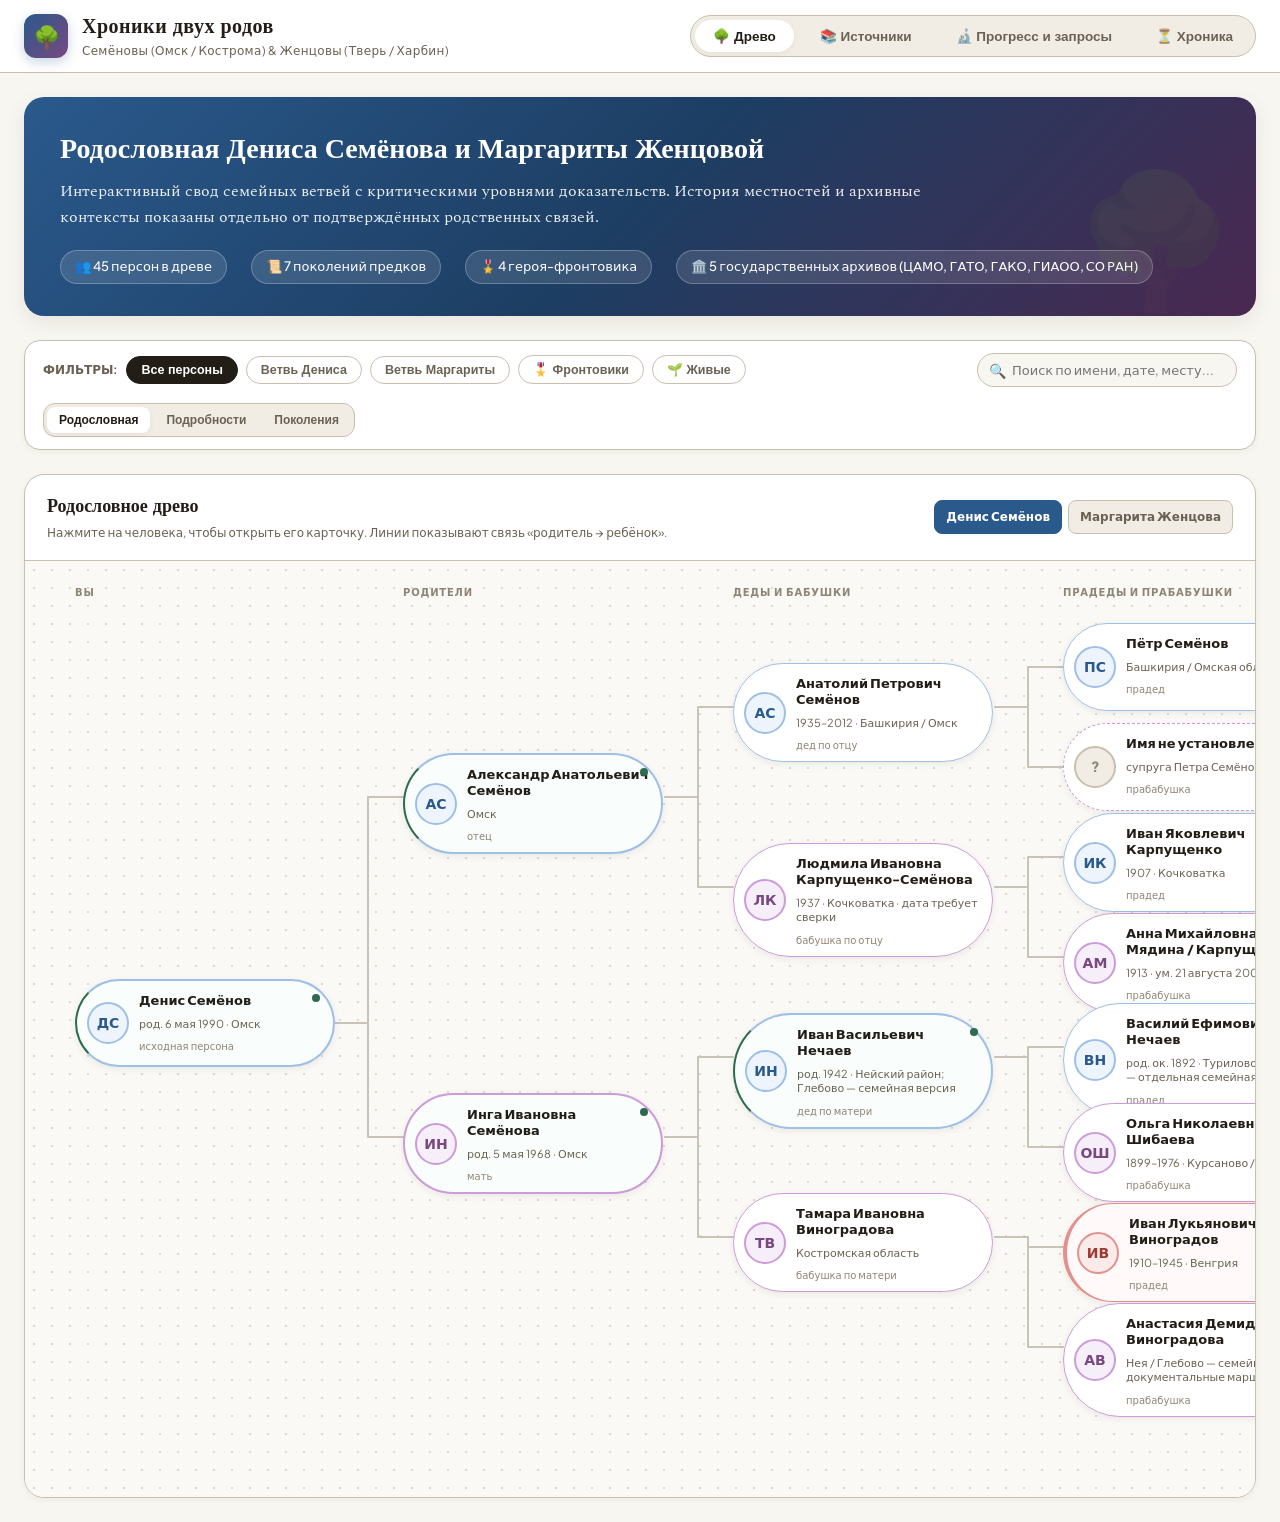
==== commit 273bb96a: "finish legacy source-boundary synchronization" ====
--- a/index.html
+++ b/index.html
@@ -967,7 +967,7 @@
               <div class="ped-avatar">ЛК</div><div class="ped-name">Людмила Ивановна Карпущенко-Семёнова</div><div class="ped-meta">1937 · Кочковатка · дата требует сверки</div><div class="ped-role">бабушка по отцу</div>
             </div>
             <div class="p-card ped-card living-status" style="left:690px;top:434px" onclick="openDossier('ivan_vas_nech')">
-              <div class="ped-avatar">ИН</div><div class="ped-name">Иван Васильевич Нечаев</div><div class="ped-meta">род. 1942 · Глебово</div><div class="ped-role">дед по матери</div>
+              <div class="ped-avatar">ИН</div><div class="ped-name">Иван Васильевич Нечаев</div><div class="ped-meta">род. 1942 · Нейский район; Глебово — семейная версия</div><div class="ped-role">дед по матери</div>
             </div>
             <div class="p-card ped-card female" style="left:690px;top:614px" onclick="openDossier('tamara_vinogr')">
               <div class="ped-avatar">ТВ</div><div class="ped-name">Тамара Ивановна Виноградова</div><div class="ped-meta">Костромская область</div><div class="ped-role">бабушка по матери</div>
@@ -985,7 +985,7 @@
               <div class="ped-avatar">АМ</div><div class="ped-name">Анна Михайловна Мядина / Карпущенко</div><div class="ped-meta">1913 · ум. 21 августа 2002 · Омск</div><div class="ped-role">прабабушка</div>
             </div>
             <div class="p-card ped-card" style="left:1020px;top:424px" onclick="openDossier('vasily_efim_nech')">
-              <div class="ped-avatar">ВН</div><div class="ped-name">Василий Ефимович Нечаев</div><div class="ped-meta">род. ок. 1892 · Турилово / Глебово</div><div class="ped-role">прадед</div>
+              <div class="ped-avatar">ВН</div><div class="ped-name">Василий Ефимович Нечаев</div><div class="ped-meta">род. ок. 1892 · Турилово; Глебово — отдельная семейная версия</div><div class="ped-role">прадед</div>
             </div>
             <div class="p-card ped-card female" style="left:1020px;top:524px" onclick="openDossier('olga_shibaeva')">
               <div class="ped-avatar">ОШ</div><div class="ped-name">Ольга Николаевна Шибаева</div><div class="ped-meta">1899–1976 · Курсаново / Глебово</div><div class="ped-role">прабабушка</div>
@@ -1489,7 +1489,7 @@
           <div class="p-card denis-branch" onclick="openDossier('lukyan_vinogr')">
             <div class="p-role">Прапрадед</div>
             <div class="p-name">Лукьян (Лука)</div>
-            <div class="p-places">д. Галанино, Ковернино</div>
+            <div class="p-places">«д. Галянина»; современная геопривязка не установлена</div>
           </div>
           <div class="p-card denis-branch" onclick="openDossier('demid_vinogr')">
             <div class="p-role">Прапрадед</div>
@@ -1578,7 +1578,7 @@
           <div class="p-card denis-branch living-status" onclick="openDossier('ivan_vas_nech')">
             <div class="p-role">Дед (по матери) · ЖИВ</div>
             <div class="p-name">Нечаев Иван Васильевич (84 года)</div>
-            <div class="p-places">род. 1942, д. Глебово</div>
+            <div class="p-places">род. 1942, Нейский район; Глебово — семейная версия</div>
           </div>
           <div class="p-card denis-branch gold-status" onclick="openDossier('tamara_vinogr')">
             <div class="p-role">Бабушка (по матери)</div>
@@ -1931,7 +1931,7 @@
 2. ФИО родителей умершего (в частности, Петра Семёнова и его супруги).
 3. Последнее место жительства (г. Омск, ул. Бархатовой).
 
-Документы, подтверждающие родство (паспорт, свидетельства о рождении заявителя и отца Александра Анатольевича), прилагаются.</div>
+Приложения: [перечислить фактически подготовленные документы; не отправлять незаполненный черновик].</div>
         <button class="copy-btn" onclick="copyText('tpl-sem')">📋 Копировать текст заявления</button>
       </div>
 
@@ -1969,7 +1969,7 @@
 Мать: Карпущенко (Мядина) Анна Михайловна
 
 Прошу указать: полное отчество и возраст отца на момент регистрации.
-Документы о родстве прилагаю.</div>
+Приложения: [перечислить фактически подготовленные документы и основание получения справки; не отправлять незаполненный черновик].</div>
         <button class="copy-btn" onclick="copyText('tpl-2')">📋 Копировать текст заявления</button>
       </div>
 
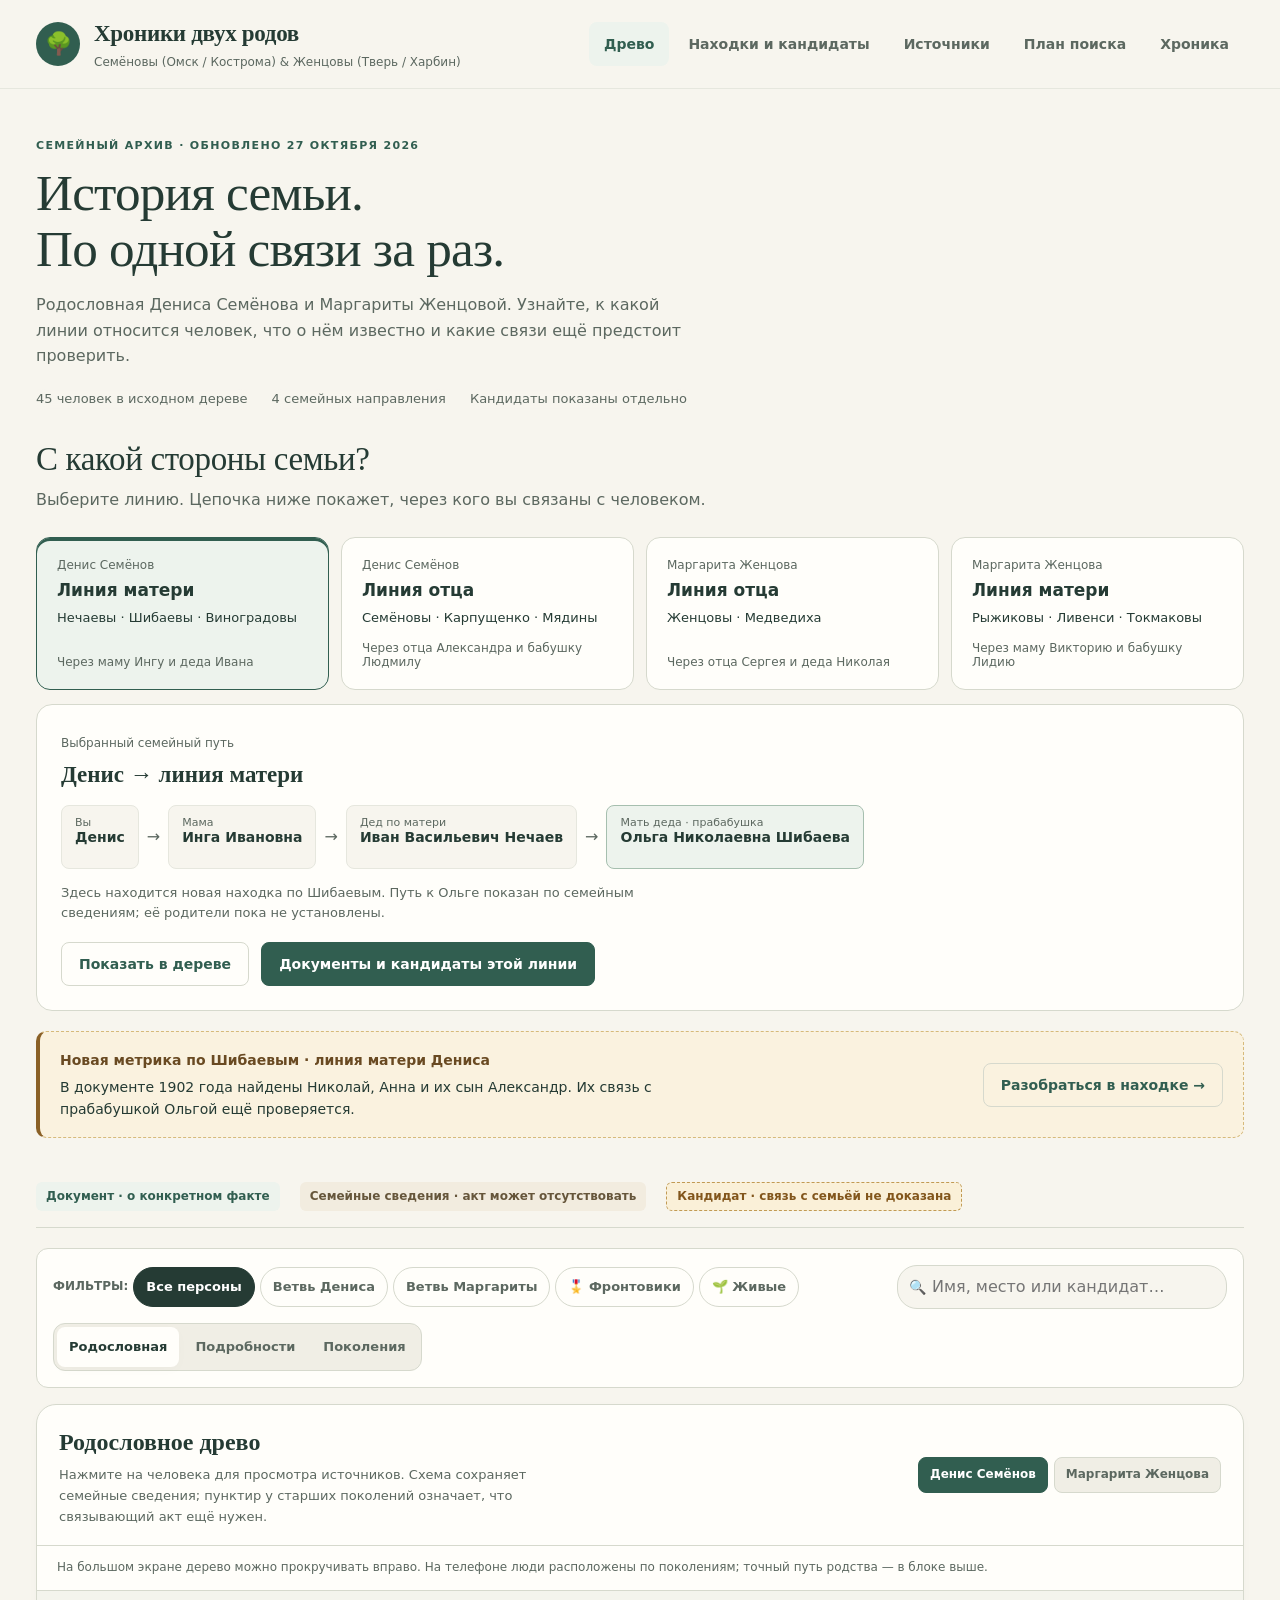
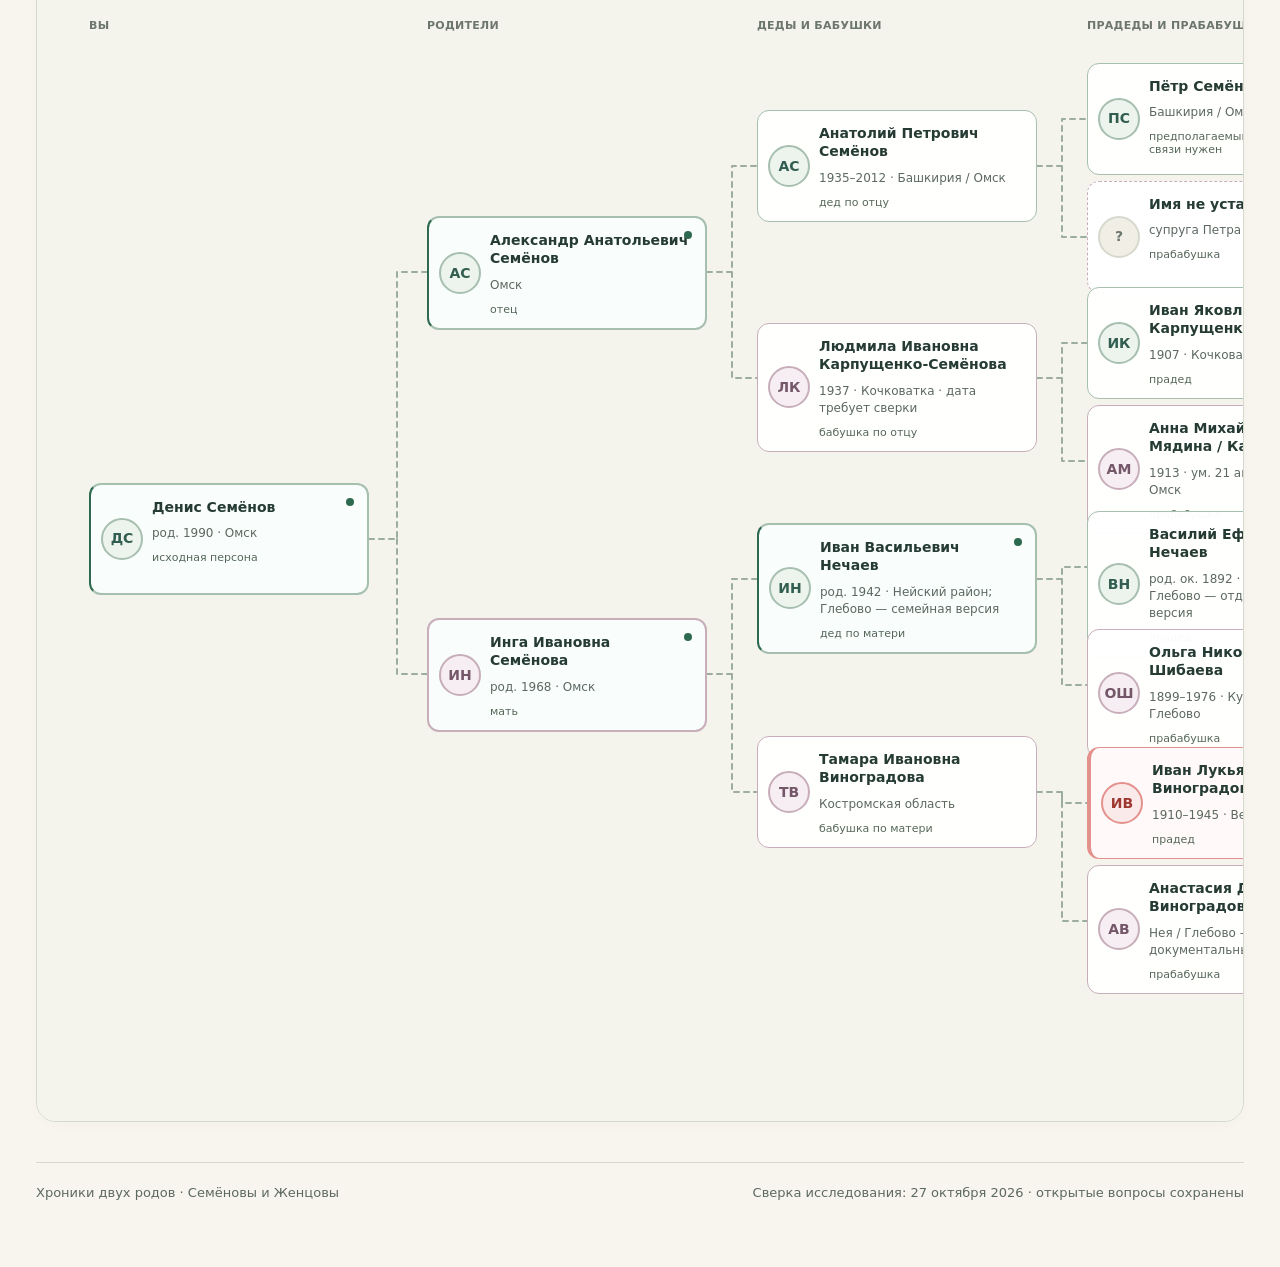
==== commit 700f59eb: "Publish family routes, research candidates and refreshed mobile design" ====
--- a/index.html
+++ b/index.html
@@ -3,7 +3,9 @@
 <head>
 <meta charset="UTF-8">
 <meta name="viewport" content="width=device-width, initial-scale=1">
-<title>Хроники двух родов — Родословное древо Семёновых и Женцовых</title>
+<title>Хроники двух родов · Семейные линии, документы и кандидаты</title>
+<meta name="description" content="Родословная Семёновых и Женцовых: понятные семейные пути, архивные документы и кандидаты с открыто обозначенной неопределённостью.">
+<link rel="icon" href="data:image/svg+xml,%3Csvg xmlns=%27http://www.w3.org/2000/svg%27 viewBox=%270 0 64 64%27%3E%3Crect width=%2764%27 height=%2764%27 rx=%2714%27 fill=%27%23315e50%27/%3E%3Cpath d=%27M32 50V20M32 32L18 24M32 39L46 29%27 stroke=%27%23f7f5ee%27 stroke-width=%274%27 fill=%27none%27/%3E%3C/svg%3E">
 <link rel="preconnect" href="https://fonts.googleapis.com">
 <link rel="preconnect" href="https://fonts.gstatic.com" crossorigin>
 <link href="https://fonts.googleapis.com/css2?family=Cinzel:wght@600;700;800&family=Plus+Jakarta+Sans:wght@400;500;600;700&family=Spectral:ital,wght@0,400;0,600;1,400&display=swap" rel="stylesheet">
@@ -857,8 +859,10 @@
   .tab-pane { display: none; }
   .tab-pane.active { display: block; }
 </style>
+<link rel="stylesheet" href="assets/site.css?v=20261027-1">
 </head>
 <body>
+<a class="skip-link" href="#main">Перейти к содержанию</a>
 
 <header>
   <div class="header-inner">
@@ -870,48 +874,62 @@
       </div>
     </div>
 
-    <div class="nav-tabs">
-      <button class="nav-btn active" onclick="switchTab('tree')">🌳 Древо</button>
-      <button class="nav-btn" onclick="switchTab('sources')">📚 Источники</button>
-      <button class="nav-btn" onclick="switchTab('progress')">🔬 Прогресс и запросы</button>
-      <button class="nav-btn" onclick="switchTab('timeline')">⏳ Хроника</button>
-    </div>
+    <nav class="nav-tabs" aria-label="Разделы семейного архива">
+      <button class="nav-btn active" data-tab="tree" aria-pressed="true" onclick="switchTab('tree')">Древо</button>
+      <button class="nav-btn" data-tab="findings" aria-pressed="false" onclick="switchTab('findings')">Находки и кандидаты</button>
+      <button class="nav-btn" data-tab="sources" aria-pressed="false" onclick="switchTab('sources')">Источники</button>
+      <button class="nav-btn" data-tab="progress" aria-pressed="false" onclick="switchTab('progress')">План поиска</button>
+      <button class="nav-btn" data-tab="timeline" aria-pressed="false" onclick="switchTab('timeline')">Хроника</button>
+    </nav>
   </div>
 </header>
 
-<main>
-
-  <!-- Hero Banner -->
-  <div class="hero-banner">
-    <div class="hero-title">Родословная Дениса Семёнова и Маргариты Женцовой</div>
-    <div class="hero-text">
-      Интерактивный свод семейных ветвей с критическими уровнями доказательств. История местностей и архивные контексты показаны отдельно от подтверждённых родственных связей.
+<main id="main">
+
+  <section class="hero-banner" aria-labelledby="archive-title">
+    <span class="eyebrow">Семейный архив · обновлено 27 октября 2026</span>
+    <h1 class="hero-title" id="archive-title">История семьи.<br>По одной связи за раз.</h1>
+    <p class="hero-text">Родословная Дениса Семёнова и Маргариты Женцовой. Узнайте, к какой линии относится человек, что о нём известно и какие связи ещё предстоит проверить.</p>
+    <div class="hero-stats">
+      <span class="stat-pill">45 человек в исходном дереве</span>
+      <span class="stat-pill">4 семейных направления</span>
+      <span class="stat-pill">Кандидаты показаны отдельно</span>
     </div>
-    <div class="hero-stats">
-      <div class="stat-pill">👥 45 персон в древе</div>
-      <div class="stat-pill">📜 7 поколений предков</div>
-      <div class="stat-pill">🎖️ 4 героя-фронтовика</div>
-      <div class="stat-pill">🏛️ 5 государственных архивов (ЦАМО, ГАТО, ГАКО, ГИАОО, СО РАН)</div>
-    </div>
-  </div>
+  </section>
 
   <!-- ================= TAB 1: TREE ================= -->
   <div id="tab-tree" class="tab-pane active">
+    <section class="branch-guide" id="branch-guide" aria-labelledby="branch-heading">
+      <h2 class="section-heading" id="branch-heading">С какой стороны семьи?</h2>
+      <p class="section-intro">Выберите линию. Цепочка ниже покажет, через кого вы связаны с человеком.</p>
+      <div class="branch-grid" id="branch-choices"></div>
+      <div class="route-panel" id="route-panel"></div>
+      <aside class="research-note">
+        <p><strong>Новая метрика по Шибаевым · линия матери Дениса</strong>В документе 1902 года найдены Николай, Анна и их сын Александр. Их связь с прабабушкой Ольгой ещё проверяется.</p>
+        <button class="action-button secondary" onclick="showFinding('shibaev')">Разобраться в находке →</button>
+      </aside>
+    </section>
+    <div class="evidence-legend" aria-label="Как читать сведения">
+      <span class="evidence-label document">Документ · о конкретном факте</span>
+      <span class="evidence-label family">Семейные сведения · акт может отсутствовать</span>
+      <span class="evidence-label candidate">Кандидат · связь с семьёй не доказана</span>
+    </div>
+
 
     <!-- Controls Bar -->
     <div class="controls-bar">
       <div class="filter-group">
         <span style="font-size:12px; font-weight:700; color:var(--ink-muted); text-transform:uppercase;">Фильтры:</span>
-        <button class="filter-chip active" onclick="filterTree('all')">Все персоны</button>
-        <button class="filter-chip" onclick="filterTree('denis')">Ветвь Дениса</button>
-        <button class="filter-chip" onclick="filterTree('margo')">Ветвь Маргариты</button>
-        <button class="filter-chip" onclick="filterTree('war')">🎖️ Фронтовики</button>
-        <button class="filter-chip" onclick="filterTree('living')">🌱 Живые</button>
+        <button class="filter-chip active" data-filter="all" aria-pressed="true" onclick="filterTree('all')">Все персоны</button>
+        <button class="filter-chip" data-filter="denis" aria-pressed="false" onclick="filterTree('denis')">Ветвь Дениса</button>
+        <button class="filter-chip" data-filter="margo" aria-pressed="false" onclick="filterTree('margo')">Ветвь Маргариты</button>
+        <button class="filter-chip" data-filter="war" aria-pressed="false" onclick="filterTree('war')">🎖️ Фронтовики</button>
+        <button class="filter-chip" data-filter="living" aria-pressed="false" onclick="filterTree('living')">🌱 Живые</button>
       </div>
 
       <div class="search-box">
         <span class="search-icon">🔍</span>
-        <input type="text" class="search-input" placeholder="Поиск по имени, дате, месту..." oninput="searchNodes(this.value)">
+        <input type="text" class="search-input" aria-label="Поиск людей, включая кандидатов" placeholder="Имя, место или кандидат…" oninput="searchNodes(this.value)">
       </div>
 
       <div class="view-toggle">
@@ -921,126 +939,116 @@
       </div>
     </div>
 
+    <section class="search-results" id="search-results" hidden aria-live="polite">
+      <h3 id="search-summary"></h3><div class="result-list" id="search-matches"></div>
+    </section>
     <!-- VIEW 1: HORIZONTAL PEDIGREE -->
     <!-- Публикационный триггер: основное представление древа — горизонтальная родословная. -->
     <section id="view-pedigree" class="pedigree-view">
       <div class="pedigree-head">
         <div>
           <h2>Родословное древо</h2>
-          <p>Нажмите на человека, чтобы открыть его карточку. Линии показывают связь «родитель → ребёнок».</p>
+          <p>Нажмите на человека для просмотра источников. Схема сохраняет семейные сведения; пунктир у старших поколений означает, что связывающий акт ещё нужен.</p>
         </div>
         <div class="pedigree-switch" aria-label="Выбор дерева">
           <button class="active" id="ped-btn-denis" onclick="switchPedigree('denis')">Денис Семёнов</button>
           <button class="margo" id="ped-btn-margo" onclick="switchPedigree('margo')">Маргарита Женцова</button>
         </div>
       </div>
+      <p class="scroll-hint">На большом экране дерево можно прокручивать вправо. На телефоне люди расположены по поколениям; точный путь родства — в блоке выше.</p>
       <div class="pedigree-scroll">
         <div class="pedigree-canvas">
           <div class="pedigree-family" id="pedigree-denis">
             <span class="pedigree-label" style="left:32px">Вы</span>
-            <span class="pedigree-label" style="left:360px">Родители</span>
-            <span class="pedigree-label" style="left:690px">Деды и бабушки</span>
-            <span class="pedigree-label" style="left:1020px">Прадеды и прабабушки</span>
-            <svg class="pedigree-lines" viewBox="0 0 1370 900" aria-hidden="true">
-              <path d="M292 444 H325 V218 H360 M325 444 V558 H360" />
-              <path d="M622 218 H655 V128 H690 M655 218 V308 H690" />
-              <path d="M622 558 H655 V478 H690 M655 558 V658 H690" />
-              <path d="M952 128 H985 V88 H1020 M985 128 V188 H1020" />
-              <path d="M952 308 H985 V278 H1020 M985 308 V378 H1020" />
-              <path d="M952 478 H985 V468 H1020 M985 478 V568 H1020" />
-              <path d="M952 658 H985 V668 H1020 M985 658 V768 H1020" />
-            </svg>
-
-            <div class="p-card ped-card living-status" style="left:32px;top:400px" onclick="openDossier('denis')">
-              <div class="ped-avatar">ДС</div><div class="ped-name">Денис Семёнов</div><div class="ped-meta">род. 6 мая 1990 · Омск</div><div class="ped-role">исходная персона</div>
-            </div>
-            <div class="p-card ped-card living-status" style="left:360px;top:174px" onclick="openDossier('alex_sem')">
+            <span class="pedigree-label" style="left:370px">Родители</span>
+            <span class="pedigree-label" style="left:700px">Деды и бабушки</span>
+            <span class="pedigree-label" style="left:1030px">Прадеды и прабабушки</span>
+            <svg class="pedigree-lines" viewBox="0 0 1450 1090" aria-hidden="true"><path class="family-edge" d="M312 528 H340 V261 H370 M340 528 V663 H370" /><path class="family-edge" d="M650 261 H675 V155 H700 M675 261 V367 H700" /><path class="family-edge" d="M650 663 H675 V568 H700 M675 663 V781 H700" /><path class="family-edge" d="M980 155 H1005 V108 H1030 M1005 155 V226 H1030" /><path class="family-edge" d="M980 367 H1005 V332 H1030 M1005 367 V450 H1030" /><path class="family-edge" d="M980 568 H1005 V556 H1030 M1005 568 V674 H1030" /><path class="family-edge" d="M980 781 H1005 V792 H1030 M1005 781 V910 H1030" /></svg>
+
+            <div class="p-card ped-card living-status" style="left:32px;top:472px" onclick="openDossier('denis')">
+              <div class="ped-avatar">ДС</div><div class="ped-name">Денис Семёнов</div><div class="ped-meta">род. 1990 · Омск</div><div class="ped-role">исходная персона</div>
+            </div>
+            <div class="p-card ped-card living-status" style="left:370px;top:205px" onclick="openDossier('alex_sem')">
               <div class="ped-avatar">АС</div><div class="ped-name">Александр Анатольевич Семёнов</div><div class="ped-meta">Омск</div><div class="ped-role">отец</div>
             </div>
-            <div class="p-card ped-card female living-status" style="left:360px;top:514px" onclick="openDossier('inga_nech')">
-              <div class="ped-avatar">ИН</div><div class="ped-name">Инга Ивановна Семёнова</div><div class="ped-meta">род. 5 мая 1968 · Омск</div><div class="ped-role">мать</div>
-            </div>
-            <div class="p-card ped-card" style="left:690px;top:84px" onclick="openDossier('anatoly_sem')">
+            <div class="p-card ped-card female living-status" style="left:370px;top:607px" onclick="openDossier('inga_nech')">
+              <div class="ped-avatar">ИН</div><div class="ped-name">Инга Ивановна Семёнова</div><div class="ped-meta">род. 1968 · Омск</div><div class="ped-role">мать</div>
+            </div>
+            <div class="p-card ped-card" style="left:700px;top:99px" onclick="openDossier('anatoly_sem')">
               <div class="ped-avatar">АС</div><div class="ped-name">Анатолий Петрович Семёнов</div><div class="ped-meta">1935–2012 · Башкирия / Омск</div><div class="ped-role">дед по отцу</div>
             </div>
-            <div class="p-card ped-card female" style="left:690px;top:264px" onclick="openDossier('lyudmila_karp')">
+            <div class="p-card ped-card female" style="left:700px;top:312px" onclick="openDossier('lyudmila_karp')">
               <div class="ped-avatar">ЛК</div><div class="ped-name">Людмила Ивановна Карпущенко-Семёнова</div><div class="ped-meta">1937 · Кочковатка · дата требует сверки</div><div class="ped-role">бабушка по отцу</div>
             </div>
-            <div class="p-card ped-card living-status" style="left:690px;top:434px" onclick="openDossier('ivan_vas_nech')">
+            <div class="p-card ped-card living-status" style="left:700px;top:512px" onclick="openDossier('ivan_vas_nech')">
               <div class="ped-avatar">ИН</div><div class="ped-name">Иван Васильевич Нечаев</div><div class="ped-meta">род. 1942 · Нейский район; Глебово — семейная версия</div><div class="ped-role">дед по матери</div>
             </div>
-            <div class="p-card ped-card female" style="left:690px;top:614px" onclick="openDossier('tamara_vinogr')">
+            <div class="p-card ped-card female" style="left:700px;top:725px" onclick="openDossier('tamara_vinogr')">
               <div class="ped-avatar">ТВ</div><div class="ped-name">Тамара Ивановна Виноградова</div><div class="ped-meta">Костромская область</div><div class="ped-role">бабушка по матери</div>
             </div>
-            <div class="p-card ped-card" style="left:1020px;top:44px" onclick="openDossier('petr_sem')">
-              <div class="ped-avatar">ПС</div><div class="ped-name">Пётр Семёнов</div><div class="ped-meta">Башкирия / Омская обл.</div><div class="ped-role">прадед</div>
-            </div>
-            <div class="p-card ped-card female unknown" style="left:1020px;top:144px">
+            <div class="p-card ped-card" style="left:1030px;top:52px" onclick="openDossier('petr_sem')">
+              <div class="ped-avatar">ПС</div><div class="ped-name">Пётр Семёнов</div><div class="ped-meta">Башкирия / Омская обл.</div><div class="ped-role">предполагаемый прадед · акт связи нужен</div>
+            </div>
+            <div class="p-card ped-card female unknown" style="left:1030px;top:170px">
               <div class="ped-avatar">?</div><div class="ped-name">Имя не установлено</div><div class="ped-meta">супруга Петра Семёнова</div><div class="ped-role">прабабушка</div>
             </div>
-            <div class="p-card ped-card" style="left:1020px;top:234px" onclick="openDossier('ivan_karp')">
+            <div class="p-card ped-card" style="left:1030px;top:276px" onclick="openDossier('ivan_karp')">
               <div class="ped-avatar">ИК</div><div class="ped-name">Иван Яковлевич Карпущенко</div><div class="ped-meta">1907 · Кочковатка</div><div class="ped-role">прадед</div>
             </div>
-            <div class="p-card ped-card female" style="left:1020px;top:334px" onclick="openDossier('anna_myadina')">
+            <div class="p-card ped-card female" style="left:1030px;top:394px" onclick="openDossier('anna_myadina')">
               <div class="ped-avatar">АМ</div><div class="ped-name">Анна Михайловна Мядина / Карпущенко</div><div class="ped-meta">1913 · ум. 21 августа 2002 · Омск</div><div class="ped-role">прабабушка</div>
             </div>
-            <div class="p-card ped-card" style="left:1020px;top:424px" onclick="openDossier('vasily_efim_nech')">
+            <div class="p-card ped-card" style="left:1030px;top:500px" onclick="openDossier('vasily_efim_nech')">
               <div class="ped-avatar">ВН</div><div class="ped-name">Василий Ефимович Нечаев</div><div class="ped-meta">род. ок. 1892 · Турилово; Глебово — отдельная семейная версия</div><div class="ped-role">прадед</div>
             </div>
-            <div class="p-card ped-card female" style="left:1020px;top:524px" onclick="openDossier('olga_shibaeva')">
+            <div class="p-card ped-card female" style="left:1030px;top:618px" onclick="openDossier('olga_shibaeva')">
               <div class="ped-avatar">ОШ</div><div class="ped-name">Ольга Николаевна Шибаева</div><div class="ped-meta">1899–1976 · Курсаново / Глебово</div><div class="ped-role">прабабушка</div>
             </div>
-            <div class="p-card ped-card war-status" style="left:1020px;top:624px" onclick="openDossier('ivan_luk_vinogr')">
+            <div class="p-card ped-card war-status" style="left:1030px;top:736px" onclick="openDossier('ivan_luk_vinogr')">
               <div class="ped-avatar">ИВ</div><div class="ped-name">Иван Лукьянович Виноградов</div><div class="ped-meta">1910–1945 · Венгрия</div><div class="ped-role">прадед</div>
             </div>
-            <div class="p-card ped-card female" style="left:1020px;top:724px" onclick="openDossier('anastasia_dem_vinogr')">
+            <div class="p-card ped-card female" style="left:1030px;top:854px" onclick="openDossier('anastasia_dem_vinogr')">
               <div class="ped-avatar">АВ</div><div class="ped-name">Анастасия Демидовна Виноградова</div><div class="ped-meta">Нея / Глебово — семейные и документальные маршруты</div><div class="ped-role">прабабушка</div>
             </div>
           </div>
 
           <div class="pedigree-family" id="pedigree-margo" hidden>
             <span class="pedigree-label" style="left:32px">Вы</span>
-            <span class="pedigree-label" style="left:360px">Родители</span>
-            <span class="pedigree-label" style="left:690px">Деды и бабушки</span>
-            <span class="pedigree-label" style="left:1020px">Прадеды и прабабушки</span>
-            <svg class="pedigree-lines" viewBox="0 0 1370 900" aria-hidden="true">
-              <path d="M292 444 H325 V218 H360 M325 444 V558 H360" />
-              <path d="M622 218 H655 V128 H690 M655 218 V308 H690" />
-              <path d="M622 558 H655 V478 H690 M655 558 V658 H690" />
-              <path d="M952 128 H985 V108 H1020" />
-              <path d="M952 658 H985 V578 H1020 M985 658 V758 H1020" />
-            </svg>
-            <div class="p-card ped-card living-status margo-card" style="left:32px;top:400px" onclick="openDossier('margo')">
-              <div class="ped-avatar">МЖ</div><div class="ped-name">Маргарита Сергеевна Женцова</div><div class="ped-meta">род. 11 июля 1999 · Тверь</div><div class="ped-role">исходная персона</div>
-            </div>
-            <div class="p-card ped-card living-status margo-card" style="left:360px;top:174px" onclick="openDossier('sergey_zhents')">
+            <span class="pedigree-label" style="left:370px">Родители</span>
+            <span class="pedigree-label" style="left:700px">Деды и бабушки</span>
+            <span class="pedigree-label" style="left:1030px">Прадеды и прабабушки</span>
+            <svg class="pedigree-lines" viewBox="0 0 1450 1090" aria-hidden="true"><path class="family-edge" d="M312 528 H340 V261 H370 M340 528 V663 H370" /><path class="family-edge" d="M650 261 H675 V155 H700 M675 261 V367 H700" /><path class="family-edge" d="M650 663 H675 V568 H700 M675 663 V781 H700" /><path class="family-edge" d="M980 781 H1005 V686 H1030 M1005 781 V899 H1030" /></svg>
+            <div class="p-card ped-card living-status margo-card" style="left:32px;top:472px" onclick="openDossier('margo')">
+              <div class="ped-avatar">МЖ</div><div class="ped-name">Маргарита Сергеевна Женцова</div><div class="ped-meta">род. 1999 · Тверь</div><div class="ped-role">исходная персона</div>
+            </div>
+            <div class="p-card ped-card living-status margo-card" style="left:370px;top:205px" onclick="openDossier('sergey_zhents')">
               <div class="ped-avatar">СЖ</div><div class="ped-name">Сергей Николаевич Женцов</div><div class="ped-meta">Тверь · Медведиха</div><div class="ped-role">отец</div>
             </div>
-            <div class="p-card ped-card female living-status margo-card" style="left:360px;top:514px" onclick="openDossier('victoria_ryzh')">
+            <div class="p-card ped-card female living-status margo-card" style="left:370px;top:607px" onclick="openDossier('victoria_ryzh')">
               <div class="ped-avatar">ВР</div><div class="ped-name">Виктория Николаевна Рыжикова</div><div class="ped-meta">Тверь</div><div class="ped-role">мать</div>
             </div>
-            <div class="p-card ped-card margo-card" style="left:690px;top:84px" onclick="openDossier('nikolay_zhents')">
-              <div class="ped-avatar">НЖ</div><div class="ped-name">Николай Женцов</div><div class="ped-meta">Медведиха, Тверская область</div><div class="ped-role">дед по отцу</div>
-            </div>
-            <div class="p-card ped-card female unknown margo-card" style="left:690px;top:264px">
+            <div class="p-card ped-card margo-card" style="left:700px;top:99px" onclick="openDossier('nikolay_zhents')">
+              <div class="ped-avatar">НЖ</div><div class="ped-name">Николай Женцов</div><div class="ped-meta">Медведиха, Тверская область</div><div class="ped-role">возможный дед по отцу · связь проверяется</div>
+            </div>
+            <div class="p-card ped-card female unknown margo-card" style="left:700px;top:312px">
               <div class="ped-avatar">?</div><div class="ped-name">Имя не установлено</div><div class="ped-meta">мать Сергея Женцова</div><div class="ped-role">бабушка по отцу</div>
             </div>
-            <div class="p-card ped-card margo-card" style="left:690px;top:434px" onclick="openDossier('nikolay_ryzh')">
+            <div class="p-card ped-card margo-card" style="left:700px;top:512px" onclick="openDossier('nikolay_ryzh')">
               <div class="ped-avatar">НР</div><div class="ped-name">Николай Рыжиков</div><div class="ped-meta">Тверь</div><div class="ped-role">дед по матери</div>
             </div>
-            <div class="p-card ped-card female margo-card" style="left:690px;top:614px" onclick="openDossier('lidia_livensi')">
+            <div class="p-card ped-card female margo-card" style="left:700px;top:725px" onclick="openDossier('lidia_livensi')">
               <div class="ped-avatar">ЛЛ</div><div class="ped-name">Лидия Михайловна Ливенси</div><div class="ped-meta">Новосибирск → Тверь</div><div class="ped-role">бабушка по матери</div>
             </div>
-            <div class="p-card ped-card margo-card" style="left:1020px;top:64px" onclick="openDossier('ivan_zhents_anc')">
+            <div class="p-card ped-card margo-card context-only" style="left:1030px;top:76px" onclick="openDossier('ivan_zhents_anc')">
               <div class="ped-avatar">Ж</div><div class="ped-name">Медведиха · Ильгощи</div><div class="ped-meta">архивный контекст · метрики с 1767 г.</div><div class="ped-role">родство не замкнуто</div>
             </div>
-            <div class="p-card ped-card unknown margo-card" style="left:1020px;top:164px">
+            <div class="p-card ped-card unknown margo-card" style="left:1030px;top:194px">
               <div class="ped-avatar">?</div><div class="ped-name">Имя не установлено</div><div class="ped-meta">супруга Николая Женцова</div><div class="ped-role">прабабушка</div>
             </div>
-            <div class="p-card ped-card margo-card" style="left:1020px;top:534px" onclick="openDossier('mikhail_livensi')">
+            <div class="p-card ped-card margo-card" style="left:1030px;top:630px" onclick="openDossier('mikhail_livensi')">
               <div class="ped-avatar">МЛ</div><div class="ped-name">Михаил Ли-Вен-Си</div><div class="ped-meta">Харбин → Новосибирск</div><div class="ped-role">прадед</div>
             </div>
-            <div class="p-card ped-card female margo-card" style="left:1020px;top:714px" onclick="openDossier('antonina_tokm')">
+            <div class="p-card ped-card female margo-card" style="left:1030px;top:843px" onclick="openDossier('antonina_tokm')">
               <div class="ped-avatar">АТ</div><div class="ped-name">Антонина Валентиновна Токмакова</div><div class="ped-meta">Харьковская губ. → Новосибирск</div><div class="ped-role">прабабушка</div>
             </div>
           </div>
@@ -1067,7 +1075,7 @@
               <span class="badge b-living">🌱 Денис</span>
             </div>
             <div class="p-name">Денис Семёнов</div>
-            <div class="p-dates">📅 род. 6 мая 1990 г.</div>
+            <div class="p-dates">📅 род. 1990 г.</div>
             <div class="p-places">📍 г. Омск</div>
             <div class="p-snippet">Объединяет сибирскую ветвь (Омск, Кочковатка) и костромскую (Глебово, Нея, Галанино).</div>
           </div>
@@ -1194,7 +1202,7 @@
                 <span class="badge b-living">🌱 Инга (ОмГУ)</span>
               </div>
               <div class="p-name">Инга Ивановна Семёнова (Нечаева)</div>
-              <div class="p-dates">📅 род. 5 мая 1968 г.</div>
+              <div class="p-dates">📅 род. 1968 г.</div>
               <div class="p-places">📍 г. Омск</div>
               <div class="p-snippet">Создатель семейного архива и страницы деда-героя И. Л. Виноградова на «Бессмертном полку».</div>
             </div>
@@ -1331,7 +1339,7 @@
               <span class="badge b-living">🌱 Маргарита</span>
             </div>
             <div class="p-name">Маргарита Сергеевна Женцова</div>
-            <div class="p-dates">📅 род. 11 июля 1999 г.</div>
+            <div class="p-dates">📅 род. 1999 г.</div>
             <div class="p-places">📍 г. Тверь</div>
             <div class="p-snippet">Связывает современные семейные ветви; история Медведихи 1627 г. и биография Ли-Вен-Си показаны как отдельный контекст.</div>
           </div>
@@ -1647,12 +1655,12 @@
           <div class="p-card denis-branch" onclick="openDossier('denis')">
             <div class="p-role">Центральная персона</div>
             <div class="p-name">Денис Семёнов</div>
-            <div class="p-dates">род. 6 мая 1990 г., г. Омск</div>
+            <div class="p-dates">род. 1990 г., г. Омск</div>
           </div>
           <div class="p-card margo-branch" onclick="openDossier('margo')">
             <div class="p-role">Центральная персона</div>
             <div class="p-name">Маргарита Сергеевна Женцова</div>
-            <div class="p-dates">род. 11 июля 1999 г., г. Тверь</div>
+            <div class="p-dates">род. 1999 г., г. Тверь</div>
           </div>
         </div>
       </div>
@@ -1660,15 +1668,23 @@
     </div>
 
   </div>
+
+  <section id="tab-findings" class="tab-pane" aria-labelledby="findings-heading">
+    <div class="findings-header"><div><span class="eyebrow">Исследование · 25–27 октября 2026</span>
+      <h2 class="section-heading" id="findings-heading">Люди в документах. Связи под вопросом.</h2>
+      <p class="section-intro">Документ может точно описывать семью, даже если её родство с нами ещё неизвестно. Здесь оба вывода показаны отдельно.</p></div></div>
+    <div id="findings-list"></div>
+    <aside class="archive-note"><h3>Что ещё остаётся открытым</h3><p>Военные записи Ивана Виноградова из разных частей пока не объединены в одну доказанную биографию. Галанино Ковернинской волости — возможная географическая привязка, а не установленное место его рождения. По Василию Нечаеву военные однофамильцы не дали надёжной связи с Туриловом и семьёй.</p><p>Цвет или наличие документа не означают доказанного родства. Кандидаты сохраняются вне исходного дерева, а степень надёжности относится к каждому конкретному утверждению.</p></aside>
+  </section>
 
   <!-- ================= TAB 2: SOURCES LIBRARY ================= -->
   <div id="tab-sources" class="tab-pane">
     <div class="section-head">
       <div class="section-title">📚 Библиотека первоисточников и архивных свидетельств</div>
-      <span style="font-size:12.5px; color:var(--ink-muted);">Все документы, подтверждающие генеалогию</span>
+      <span style="font-size:12.5px; color:var(--ink-muted);">Документы, публикации и маршруты поиска</span>
     </div>
     <div class="notice-box" style="margin:0 0 18px; padding:12px 14px; border:1px solid var(--gold-border); border-radius:10px; background:var(--gold-bg); color:var(--ink-muted); font-size:13px;">
-      <b>Контрольная сверка 07.10.2026:</b> новые семейные документы Карпущенко/Семёновой занесены как D2; дата Людмилы сохраняется в двух вариантах до проверки ЗАГС. Бесплатные кандидаты IAОО не присоединены.
+      <b>Состояние на 27.10.2026: метрика Шибаевых и перепись Карпущенко вынесены в раздел «Находки и кандидаты». Предыдущая сверка 07.10:</b> новые семейные документы Карпущенко/Семёновой занесены как D2; дата Людмилы сохраняется в двух вариантах до проверки ЗАГС. Бесплатные кандидаты IAОО не присоединены.
       <a href="docs/research/2026-10-07-family-documents.md" target="_blank">Аудит документов</a> ·
       <a href="docs/research/2026-09-20-current-evidence-audit.md" target="_blank">общий аудит</a>.
     </div>
@@ -1686,6 +1702,8 @@
           </tr>
         </thead>
         <tbody>
+          <tr><td>Новое</td><td>Метрическая запись</td><td>Терийоки · I Ca:1 · 1902 · акт 26</td><td>Родители Александра — Николай Сергиев Шибаев и Анна Васильева. Родство с Ольгой не доказано.</td><td>Оригинал прочитан</td><td><a href="https://digihakemisto.net/item/1298792229/14963843022/209" target="_blank" rel="noopener">Архивный скан ↗</a></td></tr>
+          <tr><td>Новое</td><td>Перепись 1897</td><td>Кочковатый · ф. 417, оп. 2, д. 3987 · кадр 769</td><td>Яков 17 лет записан сыном Степана 45 лет. Связь с Иваном 1907 не доказана.</td><td>Оригинал прочитан</td><td><a href="https://www.familysearch.org/ark:/61903/3:1:3QS7-L9FQ-SKBQ" target="_blank" rel="noopener">Перепись ↗</a> · может требоваться вход</td></tr>
           <tr>
             <td>1</td>
             <td>Архив ЦАМО</td>
@@ -1828,8 +1846,8 @@
       <!-- 2. Виноградовы -->
       <div class="progress-card">
         <div class="progress-top">
-          <div class="progress-title">2. Виноградовы (д. Галанино → Нея → Венгрия)</div>
-          <div class="progress-pct">75% · Подтверждено</div>
+          <div class="progress-title">2. Виноградовы (Галанино (кандидат места) → Нея → Венгрия)</div>
+          <div class="progress-pct">Подтверждено</div>
         </div>
         <div class="progress-bar-bg"><div class="progress-bar-fill" style="width: 75%;"></div></div>
         <div class="progress-details">
@@ -1858,7 +1876,7 @@
       <div class="progress-card">
         <div class="progress-top">
           <div class="progress-title">4. Ли-Вен-Си (Харбин → Чита → Новосибирск → Тверь)</div>
-          <div class="progress-pct">65% · Прорывное открытие</div>
+          <div class="progress-pct">Прорывное открытие</div>
         </div>
         <div class="progress-bar-bg"><div class="progress-bar-fill" style="width: 65%;"></div></div>
         <div class="progress-details">
@@ -1872,11 +1890,11 @@
       <div class="progress-card">
         <div class="progress-top">
           <div class="progress-title">5. Семёновы (г. Омск / Набережные Челны)</div>
-          <div class="progress-pct">60% · В работе</div>
+          <div class="progress-pct">В работе</div>
         </div>
         <div class="progress-bar-bg"><div class="progress-bar-fill" style="width: 60%;"></div></div>
         <div class="progress-details">
-          ✅ <b>Установлено:</b> Дед Анатолий Семёнов (ум. 2012, жил на ул. Бархатовой, работал в Омском автоцентре КАМАЗ), дядя Анатолий Анатольевич (КАМАЗ Набережные Челны), прадед Пётр Семёнов, брат Геннадий, сестра Вера (ум. 2013).<br>
+          <b>По семейным сведениям:</b> Дед Анатолий Семёнов (ум. 2012, жил на ул. Бархатовой, работал в Омском автоцентре КАМАЗ), дядя Анатолий Анатольевич (КАМАЗ Набережные Челны), прадед Пётр Семёнов, брат Геннадий, сестра Вера (ум. 2013).<br>
           ❓ <b>Белое пятно:</b> Отчество Петра Семёнова, место и дата его рождения.<br>
           📋 <b>Действие:</b> Запрос справки о смерти Анатолия Семёнова с иными сведениями в ЗАГС Омска.
         </div>
@@ -1886,7 +1904,7 @@
       <div class="progress-card">
         <div class="progress-top">
           <div class="progress-title">6. Женцовы (с. Медведиха, Тверская земля)</div>
-          <div class="progress-pct">45% · Найден кандидат и приход</div>
+          <div class="progress-pct">Найден кандидат и приход</div>
         </div>
         <div class="progress-bar-bg"><div class="progress-bar-fill" style="width: 45%;"></div></div>
         <div class="progress-details">
@@ -1900,7 +1918,7 @@
       <div class="progress-card">
         <div class="progress-top">
           <div class="progress-title">7. Токмаковы (Харьковская губерния)</div>
-          <div class="progress-pct">25% · Начальный этап</div>
+          <div class="progress-pct">Начальный этап</div>
         </div>
         <div class="progress-bar-bg"><div class="progress-bar-fill" style="width: 25%;"></div></div>
         <div class="progress-details">
@@ -2045,16 +2063,16 @@
           <div class="t-card">
             <div class="t-year">1899 год</div>
             <div class="t-title">Рождение Ольги Николаевны Шибаевой</div>
-            <div class="t-desc">По семейному свидетельству родилась в д. Курсаново Парфеньевского района. Прежняя привязка к Николо-Поломской волости сохраняется до проверки метрической записи.</div>
+            <div class="t-desc">По семейному свидетельству родилась в д. Курсаново Парфеньевского района. Название Курсаново / Крусаново и приход требуют проверки. Найденная семья Шибаевых из метрики 1902 пока не связана с Ольгой.</div>
           </div>
         </div>
 
         <div class="t-item">
           <div class="t-dot"></div>
           <div class="t-card">
-            <div class="t-year">1910 год</div>
+            <div class="t-year">1902 год · историческая семья, родство проверяется</div><div class="t-title">Александр — сын Николая Шибаева и Анны Васильевой</div><div class="t-desc">Родился 20 августа, крещён 25 августа в Казанской церкви Терийоки. Крусаново указано при отце. Братство с Ольгой не установлено. <button class="f-btn" onclick="showFinding('shibaev')">Документ и границы вывода</button></div></div></div><div class="t-item"><div class="t-dot"></div><div class="t-card"><div class="t-year">1910 год</div>
             <div class="t-title">Рождение Ивана Лукьяновича Виноградова</div>
-            <div class="t-desc">Официальный индекс и образ донесения ОБД указывают «Ивановская обл., Каверинский р-н, д. Галянина» и 1910 год; образ также называет жену Анастасию Демидовну и адрес Глебово. Современная геопривязка и акт рождения не установлены.</div>
+            <div class="t-desc">Индекс ОБД передаёт «Ивановская обл., Каверинский р-н, д. Галянина» и 1910 год. Почерк места рождения в просмотренном оригинале не даёт уверенной локализации; образ называет жену Анастасию Демидовну и адрес Глебово. Акт рождения не получен.</div>
           </div>
         </div>
 
@@ -2133,7 +2151,7 @@
         <div class="t-item">
           <div class="t-dot"></div>
           <div class="t-card">
-            <div class="t-year">1990 год (6 мая)</div>
+            <div class="t-year">1990 год</div>
             <div class="t-title">Рождение Дениса Семёнова в Омске</div>
             <div class="t-desc">Продолжатель родов Семёновых, Нечаевых, Виноградовых, Карпущенко и Мядиных.</div>
           </div>
@@ -2142,7 +2160,7 @@
         <div class="t-item">
           <div class="t-dot margo"></div>
           <div class="t-card">
-            <div class="t-year">1999 год (11 июля)</div>
+            <div class="t-year">1999 год</div>
             <div class="t-title">Рождение Маргариты Женцовой в Твери</div>
             <div class="t-desc">Продолжательница родов Женцовых (с. Медведиха), Рыжиковых, Ли-Вен-Си и Токмаковых.</div>
           </div>
@@ -2161,21 +2179,22 @@
     </div>
   </div>
 
+<footer class="site-footer"><span>Хроники двух родов · Семёновы и Женцовы</span><span>Сверка исследования: 27 октября 2026 · открытые вопросы сохранены</span></footer>
 </main>
 
 <!-- Modal Dossier -->
-<div class="modal-overlay" id="modal-overlay" onclick="closeDossier(event)">
-  <div class="modal-box" onclick="event.stopPropagation()">
-    <button class="modal-close" onclick="closeDossier()">✕</button>
+<div class="modal-overlay" id="modal-overlay" aria-hidden="true" onclick="closeDossier(event)">
+  <div class="modal-box" role="dialog" aria-modal="true" aria-labelledby="m-name" onclick="event.stopPropagation()">
+    <button class="modal-close" aria-label="Закрыть сведения о человеке" onclick="closeDossier()">✕</button>
     <div class="modal-header">
       <div class="badge b-gold" id="m-badge">Досье персоны</div>
       <div class="modal-name" id="m-name">Имя Фамилия</div>
-      <div class="modal-dates" id="m-dates">Даты жизни и места</div>
+      <div class="modal-dates" id="m-dates">Даты жизни и места</div><p class="dossier-path" id="m-path" hidden></p>
     </div>
 
     <!-- 1. Факты с бейджами -->
     <div class="modal-sec">
-      <div class="modal-sec-title">📋 Установленные факты и достоверность</div>
+      <div class="modal-sec-title">Сведения и их происхождение</div>
       <div class="modal-sec-body">
         <ul class="fact-list" id="m-facts"></ul>
       </div>
@@ -2189,6 +2208,7 @@
       </div>
     </div>
 
+    <section class="modal-sec" id="m-candidates-section" hidden><div class="modal-sec-title">Кандидаты этой линии · связь не доказана</div><p class="dossier-candidate-note">Эти люди существуют в исторических документах. Они ещё не присоединены к нашей семье.</p><div class="candidate-people" id="m-candidates"></div></section>
     <!-- 3. Первоисточники -->
     <div class="modal-sec">
       <div class="modal-sec-title">🔗 Документальные источники</div>
@@ -2207,10 +2227,10 @@
 const dossierData = {
   denis: {
     name: "Денис Семёнов",
-    dates: "род. 6 мая 1990 г., г. Омск",
+    dates: "род. 1990 г., г. Омск",
     badge: "Центральная персона",
     facts: [
-      { badge: "doc", text: "Родился 6 мая 1990 года в г. Омске (Свидетельство о рождении)" },
+      { badge: "doc", text: "Родился в 1990 году в г. Омске (Свидетельство о рождении)" },
       { badge: "doc", text: "Сын Александра Анатольевича Семёнова и Инги Ивановны Нечаевой" },
       { badge: "mem", text: "Точка соединения сибирской ветви (Омск) и костромской (Глебово, Нея, Ковернино)" }
     ],
@@ -2223,10 +2243,10 @@
   },
   margo: {
     name: "Женцова Маргарита Сергеевна",
-    dates: "род. 11 июля 1999 г., г. Тверь",
+    dates: "род. 1999 г., г. Тверь",
     badge: "Центральная персона",
     facts: [
-      { badge: "doc", text: "Родилась 11 июля 1999 года в г. Твери (Актовая запись ЗАГС)" },
+      { badge: "doc", text: "Родилась в 1999 году в г. Твери (Актовая запись ЗАГС)" },
       { badge: "doc", text: "Дочь Сергея Николаевича Женцова и Виктории Николаевны Рыжиковой" },
       { badge: "mem", text: "По семейной версии, отцовская линия связана с Медведихой; приходской каталог не доказывает родство с Женцовыми" },
       { badge: "mem", text: "По семейной/публикационной версии, материнская линия связана с Михаилом Ли-Вен-Си; актовая цепочка не приложена" }
@@ -2307,7 +2327,7 @@
     family: [
       { role: "Сын", id: "anatoly_sem", name: "Анатолий Петрович Семёнов" }
     ],
-    questions: "Поиск в НАРБ (Уфимская духовная консистория, фонд И-294) и архивах ЗАГС Республики Башкортостан."
+    questions: "Справка ЕГР ЗАГС о рождении Анатолия; НАРБ ф. И-294 проверен как общий фонд, но точная метрика Никольского не найдена."
   },
   lyudmila_karp: {
     name: "Людмила Ивановна Карпущенко (Семёнова)",
@@ -2383,10 +2403,10 @@
   },
   inga_nech: {
     name: "Инга Ивановна Семёнова (Нечаева)",
-    dates: "род. 5 мая 1968 г., г. Омск · ОмГУ",
+    dates: "род. 1968 г., г. Омск · ОмГУ",
     badge: "Мать Дениса",
     facts: [
-      { badge: "doc", text: "Родилась 5 мая 1968 года в г. Омске" },
+      { badge: "doc", text: "Родилась в 1968 году в г. Омске" },
       { badge: "mem", text: "Дочь Ивана Васильевича Нечаева и Тамары Ивановны Виноградовой" },
       { badge: "pub", text: "Создатель родословного архива и страницы деда на «Бессмертном полку»" }
     ],
@@ -2606,7 +2626,7 @@
     ],
     sources: "Писцовые книги Бежецкого уезда, ГАТО.",
     family: [
-      { role: "Потомок", id: "nikolay_zhents", name: "Николай Женцов" }
+      { role: "Исследуемая семейная ветвь", id: "nikolay_zhents", name: "Николай Женцов" }
     ],
     questions: "Ревизские сказки 1782–1858 гг. в ГАТО."
   },
@@ -2767,8 +2787,9 @@
   const fl = document.getElementById('m-facts');
   fl.innerHTML = '';
   d.facts.forEach(f => {
-    let bClass = 'fb-doc', bText = '🟢 Документ';
-    if (f.badge === 'pub') { bClass = 'fb-pub'; bText = '🟡 Публикация'; }
+    let bClass = 'fb-hyp', bText = 'Происхождение не уточнено';
+    if (f.badge === 'doc') { bClass = 'fb-doc'; bText = 'Документ'; }
+    else if (f.badge === 'pub') { bClass = 'fb-pub'; bText = '🟡 Публикация'; }
     else if (f.badge === 'mem') { bClass = 'fb-mem'; bText = '🟠 Память'; }
     else if (f.badge === 'hyp') { bClass = 'fb-hyp'; bText = '🔴 Гипотеза'; }
     
@@ -2806,87 +2827,6 @@
   document.getElementById('modal-overlay').classList.remove('active');
 }
 
-function switchTab(tabId) {
-  document.querySelectorAll('.tab-pane').forEach(el => el.classList.remove('active'));
-  document.querySelectorAll('.nav-btn').forEach(el => el.classList.remove('active'));
-  const target = document.getElementById('tab-' + tabId);
-  if (target) target.classList.add('active');
-  event.currentTarget.classList.add('active');
-}
-
-function setViewMode(mode) {
-  document.querySelectorAll('.view-btn').forEach(b => b.classList.remove('active'));
-  const pedigree = document.getElementById('view-pedigree');
-  const hier = document.getElementById('view-hierarchical');
-  const gen = document.getElementById('view-generational');
-  if (pedigree) pedigree.style.display = mode === 'pedigree' ? 'block' : 'none';
-  if (hier) hier.style.display = mode === 'hier' ? 'block' : 'none';
-  if (gen) gen.style.display = mode === 'gen' ? 'block' : 'none';
-  const button = document.getElementById('btn-view-' + mode);
-  if (button) button.classList.add('active');
-}
-
-function switchPedigree(branch) {
-  const denis = document.getElementById('pedigree-denis');
-  const margo = document.getElementById('pedigree-margo');
-  const denisButton = document.getElementById('ped-btn-denis');
-  const margoButton = document.getElementById('ped-btn-margo');
-  if (!denis || !margo) return;
-  denis.hidden = branch !== 'denis';
-  margo.hidden = branch !== 'margo';
-  if (denisButton) denisButton.classList.toggle('active', branch === 'denis');
-  if (margoButton) margoButton.classList.toggle('active', branch === 'margo');
-}
-
-function filterTree(type) {
-  document.querySelectorAll('.filter-chip').forEach(b => b.classList.remove('active'));
-  event.currentTarget.classList.add('active');
-  const dSec = document.getElementById('tree-sec-denis');
-  const mSec = document.getElementById('tree-sec-margo');
-  
-  if (type === 'all') {
-    if (dSec) dSec.style.display = 'block';
-    if (mSec) mSec.style.display = 'block';
-    document.querySelectorAll('.p-card').forEach(n => n.style.opacity = '1');
-  } else if (type === 'denis') {
-    switchPedigree('denis');
-    if (dSec) dSec.style.display = 'block';
-    if (mSec) mSec.style.display = 'none';
-    document.querySelectorAll('.p-card').forEach(n => n.style.opacity = '1');
-  } else if (type === 'margo') {
-    switchPedigree('margo');
-    if (dSec) dSec.style.display = 'none';
-    if (mSec) mSec.style.display = 'block';
-    document.querySelectorAll('.p-card').forEach(n => n.style.opacity = '1');
-  } else if (type === 'war') {
-    if (dSec) dSec.style.display = 'block';
-    if (mSec) mSec.style.display = 'block';
-    document.querySelectorAll('.p-card').forEach(n => {
-      n.style.opacity = n.classList.contains('war-status') ? '1' : '0.2';
-    });
-  } else if (type === 'living') {
-    if (dSec) dSec.style.display = 'block';
-    if (mSec) mSec.style.display = 'block';
-    document.querySelectorAll('.p-card').forEach(n => {
-      n.style.opacity = n.classList.contains('living-status') ? '1' : '0.2';
-    });
-  }
-}
-
-function searchNodes(query) {
-  const q = query.toLowerCase().trim();
-  document.querySelectorAll('.p-card').forEach(card => {
-    const text = card.innerText.toLowerCase();
-    if (!q || text.includes(q)) {
-      card.style.opacity = '1';
-      card.style.borderColor = q ? 'var(--gold)' : '';
-    } else {
-      card.style.opacity = '0.2';
-      card.style.borderColor = '';
-    }
-  });
-}
-
 function copyText(elemId) {
   const text = document.getElementById(elemId).innerText;
   navigator.clipboard.writeText(text).then(() => {
@@ -2895,5 +2835,6 @@
 }
 </script>
 
+<script src="assets/site.js?v=20261027-1"></script>
 </body>
 </html>
--- a/assets/site.css
+++ b/assets/site.css
@@ -0,0 +1,209 @@
+/* Family archive: reading, orientation and evidence. */
+:root {
+  --bg: #f7f5ee; --surface: #fffefa; --surface-alt: #f0eee5;
+  --ink: #253b34; --ink-muted: #5c6860; --ink-soft: #6d766d;
+  --line: #d6d9cd; --line-light: #e6e7de;
+  --denis: #315e50; --denis-bg: #edf3ed; --denis-border: #a6bfaf;
+  --margo: #75576a; --margo-bg: #f6eef2; --margo-border: #c8aeba;
+  --gold: #8a6026; --gold-bg: #faf2df; --gold-border: #d6ba7b;
+  --shadow-sm: 0 3px 12px #253b3405; --shadow-md: 0 8px 30px #253b3409;
+}
+html { scroll-behavior: smooth; scroll-padding-top: 110px; }
+body { font-family: system-ui, -apple-system, 'Segoe UI', sans-serif; font-size: 16px; line-height: 1.6; }
+button, input { font-family: inherit; }
+button, a, input, [role=button] { -webkit-tap-highlight-color: transparent; }
+:focus-visible { outline: 3px solid #a45c2e; outline-offset: 4px; }
+a { color: var(--denis); text-underline-offset: 3px; }
+button { touch-action: manipulation; }
+[hidden] { display: none !important; }
+.skip-link { position: fixed; left: 20px; top: -90px; z-index: 2000; padding: 12px 20px; background: white; }
+.skip-link:focus { top: 10px; }
+header { background: #f7f5eef5; border-color: var(--line-light); }
+.header-inner { max-width: 1440px; padding: 16px 36px; }
+.logo-icon { background: #315e50; border-radius: 50%; box-shadow: none; }
+.site-title { font-family: 'Spectral', Georgia, serif; font-size: 23px; letter-spacing: -.3px; }
+.site-subtitle { font-size: 12px; letter-spacing: 0; }
+.nav-tabs { border: 0; background: transparent; border-radius: 0; gap: 4px; padding: 0; }
+.nav-btn { min-height: 44px; font-size: 14px; padding: 10px 15px; border-radius: 8px; }
+.nav-btn.active { background: var(--denis-bg); color: var(--denis); box-shadow: none; }
+main { max-width: 1320px; padding: 24px 36px 64px; }
+.hero-banner { background: transparent; color: var(--ink); box-shadow: none; padding: 24px 0 30px; margin-bottom: 0; overflow: visible; border-radius: 0; }
+.hero-banner::after { display: none; }
+.eyebrow { display: block; color: var(--denis); font-size: 11px; font-weight: 750; letter-spacing: .12em; text-transform: uppercase; margin-bottom: 10px; }
+.hero-title { font-family: 'Spectral', Georgia, serif; color: var(--ink); font-size: clamp(34px, 4vw, 55px); font-weight: 500; line-height: 1.1; max-width: 900px; letter-spacing: -.8px; }
+.hero-text { color: var(--ink-muted); font-family: inherit; font-size: 16px; max-width: 650px; margin-top: 15px; }
+.hero-stats { margin-top: 20px; gap: 10px 24px; }
+.stat-pill { padding: 0; border: 0; background: transparent; color: var(--ink-muted); font-size: 13px; border-radius: 0; }
+.section-kicker { font-size: 12px; color: var(--ink-muted); }
+.section-heading { font: 500 clamp(25px, 3vw, 33px)/1.2 'Spectral', Georgia, serif; letter-spacing: -.35px; margin-bottom: 8px; }
+.section-intro { color: var(--ink-muted); max-width: 70ch; margin-bottom: 24px; }
+.branch-guide { margin-bottom: 28px; }
+.branch-grid { display: grid; grid-template-columns: repeat(4, minmax(0, 1fr)); gap: 12px; }
+.branch-choice { position: relative; display: flex; flex-direction: column; align-items: flex-start; text-align: left; padding: 20px; gap: 8px; background: var(--surface); border: 1px solid var(--line); border-radius: 14px; color: var(--ink); cursor: pointer; }
+.branch-choice:hover { border-color: var(--denis); }
+.branch-choice[aria-pressed=true] { background: var(--denis-bg); border-color: var(--denis); box-shadow: inset 0 3px var(--denis); }
+.branch-choice .branch-owner { font-size: 12px; color: var(--ink-muted); }
+.branch-choice strong { font-size: 17px; font-weight: 650; }
+.branch-choice .branch-families { font-size: 13px; line-height: 1.5; }
+.branch-choice .branch-caption { margin-top: auto; font-size: 12px; color: var(--ink-muted); padding-top: 6px; }
+.route-panel { background: var(--surface); border: 1px solid var(--line); border-radius: 16px; margin-top: 14px; padding: 24px; }
+.route-panel h3 { font: 600 23px/1.2 'Spectral', Georgia, serif; margin: 6px 0 16px; }
+.route-caption { color: var(--ink-muted); font-size: 13px; margin: 14px 0 0; max-width: 75ch; }
+.kinship-path { display: flex; align-items: stretch; flex-wrap: wrap; gap: 8px; padding: 0; list-style: none; }
+.kinship-path li { display: flex; align-items: center; gap: 8px; }
+.kinship-path li + li::before { content: '→'; color: var(--ink-muted); }
+.path-person { display: flex; flex-direction: column; align-items: flex-start; border: 1px solid var(--line-light); border-radius: 8px; padding: 10px 13px; background: var(--bg); color: var(--ink); font-size: 14px; cursor: pointer; text-align: left; min-height: 64px; }
+.path-person small { color: var(--ink-muted); font-size: 11px; }
+.path-person.path-target { background: var(--denis-bg); border-color: var(--denis-border); }
+.route-actions, .source-links { display: flex; flex-wrap: wrap; gap: 12px; align-items: center; margin-top: 18px; }
+.action-button { display: inline-flex; align-items: center; justify-content: center; min-height: 44px; padding: 10px 17px; border: 1px solid var(--denis); background: var(--denis); border-radius: 8px; font-size: 14px; font-weight: 600; text-decoration: none; color: white; cursor: pointer; }
+.action-button.secondary { color: var(--denis); background: transparent; border-color: var(--line); }
+.research-note { display: flex; gap: 18px; align-items: center; justify-content: space-between; border: 1px dashed var(--gold-border); border-left: 4px solid var(--gold); background: var(--gold-bg); padding: 17px 20px; border-radius: 10px; margin: 20px 0 0; }
+.research-note p { font-size: 14px; max-width: 72ch; }
+.research-note strong { display: block; color: #694a22; margin-bottom: 4px; }
+.research-note button { flex-shrink: 0; }
+.evidence-legend { display: flex; flex-wrap: wrap; gap: 8px 20px; padding: 16px 0; border-bottom: 1px solid var(--line); margin-bottom: 20px; color: var(--ink-muted); font-size: 13px; }
+.evidence-label { display: inline-flex; align-items: center; gap: 7px; font-size: 12px; font-weight: 600; padding: 5px 10px; border-radius: 6px; line-height: 1.35; }
+.evidence-label.document { color: #315e50; background: #edf3ed; }
+.evidence-label.family { color: #66563b; background: #f2ecdf; }
+.evidence-label.candidate { color: #82561c; background: #faf0d8; border: 1px dashed #c19a54; }
+.evidence-label.route { color: #5c6571; background: #eef0f2; }
+.controls-bar { padding: 16px; gap: 14px; border-radius: 12px; box-shadow: none; margin-bottom: 16px; }
+.filter-group { gap: 5px; }
+.filter-chip { font-size: 13px; padding: 9px 12px; min-height: 40px; }
+.search-box { flex: 1 1 230px; max-width: 330px; }
+.search-input { font-size: 16px; height: 44px; padding-top: 10px; padding-bottom: 10px; width: 100%; }
+.view-btn { font-size: 13px; min-height: 40px; }
+.pedigree-head h2, .section-title { font-family: 'Spectral', Georgia, serif; font-size: 24px; }
+.pedigree-head p { font-size: 13px; max-width: 65ch; }
+.pedigree-scroll { background-color: #f4f4ed; background-image: radial-gradient(#d6d9cd .7px, transparent .7px); padding: 20px; }
+.pedigree-canvas { width: 1450px; height: 1090px; }
+.pedigree-lines { width: 1450px; height: 1090px; }
+.ped-card { border-radius: 12px; min-height: 112px; width: 280px; padding: 13px 13px 12px 61px; }
+.ped-name { font-size: 14px; line-height: 1.35; font-weight: 650; }
+.ped-meta { font-size: 12px; line-height: 1.4; }
+.ped-role { font-size: 11px; color: #56675a; }
+.pedigree-label { font-size: 11px; letter-spacing: .025em; }
+.ped-card.is-path { outline: 3px solid #a45c2e; outline-offset: 3px; }
+.ped-card.context-only { border-style: dashed; background: #f3f2ec; }
+.pedigree-lines path { stroke: #9cac9f; }
+.pedigree-lines .family-edge { stroke-dasharray: 5 5; }
+.tree-section, .p-card, .t-card, .progress-card { box-shadow: none; }
+.p-snippet, .p-meta, .t-desc, .progress-details { font-size: 14px; line-height: 1.65; }
+.p-card { max-width: 100%; }
+.gen-label, .branch-title { font-family: inherit; }
+.search-results { margin-bottom: 20px; padding: 20px; background: var(--surface); border-radius: 12px; border: 1px solid var(--line); }
+.search-results h3 { font-size: 16px; margin-bottom: 12px; }
+.result-list { display: flex; flex-wrap: wrap; gap: 8px; }
+.result-list button { text-align: left; border: 1px solid var(--line); border-radius: 8px; background: var(--bg); padding: 10px 14px; color: var(--ink); cursor: pointer; }
+.result-list small { display: block; color: var(--ink-muted); font-size: 12px; }
+.findings-header { display: flex; justify-content: space-between; gap: 20px; flex-wrap: wrap; align-items: center; margin-bottom: 24px; }
+.findings-header .section-intro { margin-bottom: 0; }
+.finding-card { border: 1px solid var(--line); border-radius: 18px; background: var(--surface); padding: 28px; margin: 18px 0; }
+.finding-card h3 { font: 600 29px/1.2 'Spectral', Georgia, serif; margin: 12px 0; }
+.finding-grid { display: grid; grid-template-columns: 1.1fr 1fr; gap: 30px; }
+.finding-copy { max-width: 65ch; }
+.finding-copy p { font-size: 15px; margin: 12px 0; }
+.finding-path { font-size: 13px; color: var(--ink-muted); margin: 0 0 18px; line-height: 1.6; }
+.candidate-people { display: flex; flex-wrap: wrap; gap: 8px; margin: 15px 0; }
+.candidate-people button { text-align: left; padding: 12px 14px; background: var(--surface-alt); border: 1px solid var(--line); border-radius: 9px; color: var(--ink); font: inherit; font-size: 14px; cursor: pointer; }
+.candidate-people small { display: block; color: var(--ink-muted); font-size: 12px; }
+.uncertain-link { border-left: 2px dashed var(--gold); padding: 9px 16px; margin: 18px 0; font-size: 14px; color: #755220; }
+.document-preview { margin: 0; align-self: start; }
+.document-preview img { width: 100%; height: auto; border-radius: 10px; border: 1px solid var(--line); background: #e9e3d0; display: block; }
+.document-preview figcaption { font-size: 12px; line-height: 1.6; color: var(--ink-muted); margin-top: 10px; }
+.document-preview a { display: block; }
+.source-links a { font-size: 13px; }
+.finding-next { padding: 16px; border-radius: 10px; background: var(--bg); font-size: 14px; }
+.finding-next strong { display: block; margin-bottom: 5px; }
+.archive-note { padding: 24px; margin-top: 24px; border: 1px solid var(--line); border-radius: 12px; font-size: 14px; color: var(--ink-muted); }
+.archive-note h3 { color: var(--ink); margin-bottom: 8px; font-size: 17px; }
+.s-table th, .s-table td { font-size: 14px; line-height: 1.6; }
+.s-table { min-width: 760px; }
+.progress-bar-bg { display: none; }
+.progress-pct { font-size: 13px; color: var(--ink-muted); }
+.modal-box { padding: 30px; max-width: 780px; border-radius: 18px; }
+.modal-name { font-family: 'Spectral', Georgia, serif; font-size: 30px; padding-right: 30px; line-height: 1.2; }
+.modal-dates, .modal-sec-body, .fact-item, .fact-item span { font-size: 15px; line-height: 1.65; }
+.modal-sec-title { font-size: 13px; letter-spacing: 0; }
+.fact-item { gap: 12px; align-items: flex-start; }
+.fact-badge { white-space: normal; flex-shrink: 0; max-width: 118px; font-size: 11px !important; }
+.f-btn { min-height: 44px; font-size: 14px; text-align: left; }
+.dossier-path { font-size: 13px; line-height: 1.65; background: var(--denis-bg); padding: 12px 14px; border-radius: 8px; margin-top: 15px; }
+.dossier-candidate-note { border-left: 3px dashed var(--gold); padding: 10px 14px; font-size: 14px; margin-top: 12px; background: var(--gold-bg); }
+body.modal-open { overflow: hidden; }
+.scroll-hint { padding: 12px 20px; font-size: 12px; color: var(--ink-muted); border-bottom: 1px solid var(--line); }
+.site-footer { margin-top: 40px; padding-top: 20px; border-top: 1px solid var(--line); display: flex; justify-content: space-between; flex-wrap: wrap; gap: 10px; color: var(--ink-muted); font-size: 13px; }
+@media (max-width: 1050px) {
+  .header-inner { flex-wrap: wrap; gap: 10px; padding: 12px 24px; }
+  .nav-tabs { flex-wrap: wrap; }
+  .branch-grid { grid-template-columns: repeat(2, minmax(0, 1fr)); }
+  .finding-grid { grid-template-columns: 1fr; }
+  .document-preview { max-width: 640px; }
+}
+@media (max-width: 720px) {
+  html { scroll-padding-top: 20px; }
+  header { position: static; }
+  .header-inner { padding: 16px; gap: 16px; }
+  .site-title { font-size: 21px; }
+  .site-subtitle { font-size: 11px; }
+  .nav-tabs { width: 100%; gap: 3px; }
+  .nav-btn { padding: 9px 10px; font-size: 13px; }
+  main { padding: 12px 16px 40px; }
+  .hero-banner { padding: 16px 0 24px; }
+  .hero-title { font-size: 36px; line-height: 1.12; }
+  .hero-text { font-size: 15px; }
+  .hero-stats { gap: 7px 18px; }
+  .branch-grid { gap: 8px; }
+  .branch-choice { padding: 15px 12px; border-radius: 10px; gap: 6px; }
+  .branch-choice strong { font-size: 15px; }
+  .branch-families { font-size: 12px !important; }
+  .route-panel { padding: 18px 16px; }
+  .route-panel h3 { font-size: 23px; }
+  .kinship-path { flex-direction: column; }
+  .kinship-path li { flex-direction: column; align-items: stretch; gap: 5px; }
+  .kinship-path li + li::before { content: '↓'; padding-left: 15px; }
+  .path-person { min-height: 58px; padding: 9px 12px; }
+  .research-note { flex-direction: column; align-items: flex-start; padding: 16px; gap: 12px; }
+  .controls-bar { align-items: stretch; }
+  .search-box { max-width: none; width: 100%; }
+  .view-toggle { width: 100%; display: flex; }
+  .view-btn { flex: 1; }
+  .pedigree-head { padding: 18px 16px; }
+  /* Each person stays in generation order, without a horizontal maze. */
+  .pedigree-canvas { width: 100%; height: auto; margin: 0; }
+  .pedigree-family { position: static; display: flex; flex-direction: column; gap: 10px; }
+  .pedigree-family .pedigree-label, .pedigree-lines { display: none; }
+  .pedigree-scroll { overflow: visible; padding: 14px; }
+  .ped-card { position: relative; left: auto !important; top: auto !important; width: 100%; min-height: 100px; margin: 0; }
+  .ped-card::before { content: attr(data-generation); font-size: 10px; color: var(--ink-muted); }
+  .ped-card .ped-role { font-size: 12px; }
+  .ped-name { font-size: 15px; }
+  .tree-section { padding: 16px; min-width: 0; }
+  .tree-branches { display: block; }
+  .sub-branch { min-width: 0; width: 100%; }
+  .tree-li { padding-left: 14px; }
+  .tree-ul { padding-left: 10px; }
+  .tree-root-box .p-card, .tree-branches .p-card { width: 100%; }
+  .gen-row { flex-direction: column; gap: 10px; }
+  .gen-label { border-right: 0; border-bottom: 1px solid var(--line); width: 100%; margin-right: 0; padding-bottom: 8px; }
+  .gen-cards { width: 100%; }
+  .gen-cards .p-card { width: 100%; }
+  .finding-card { padding: 20px 16px; }
+  .finding-card h3 { font-size: 27px; }
+  .finding-grid { gap: 18px; }
+  .finding-path { font-size: 12px; }
+  .candidate-people { flex-direction: column; }
+  .modal-overlay { padding: 10px; }
+  .modal-box { padding: 23px 18px; max-height: 95dvh; }
+  .modal-name { font-size: 26px; }
+  .fact-item { flex-direction: column; gap: 6px; }
+  .fact-badge { max-width: none; }
+  .section-head { flex-wrap: wrap; gap: 10px; }
+  .section-title { font-size: 22px; }
+  .t-card { padding: 16px; }
+}
+@media (prefers-reduced-motion: reduce) {
+  html { scroll-behavior: auto; }
+  *, *::before, *::after { animation: none !important; transition: none !important; }
+}
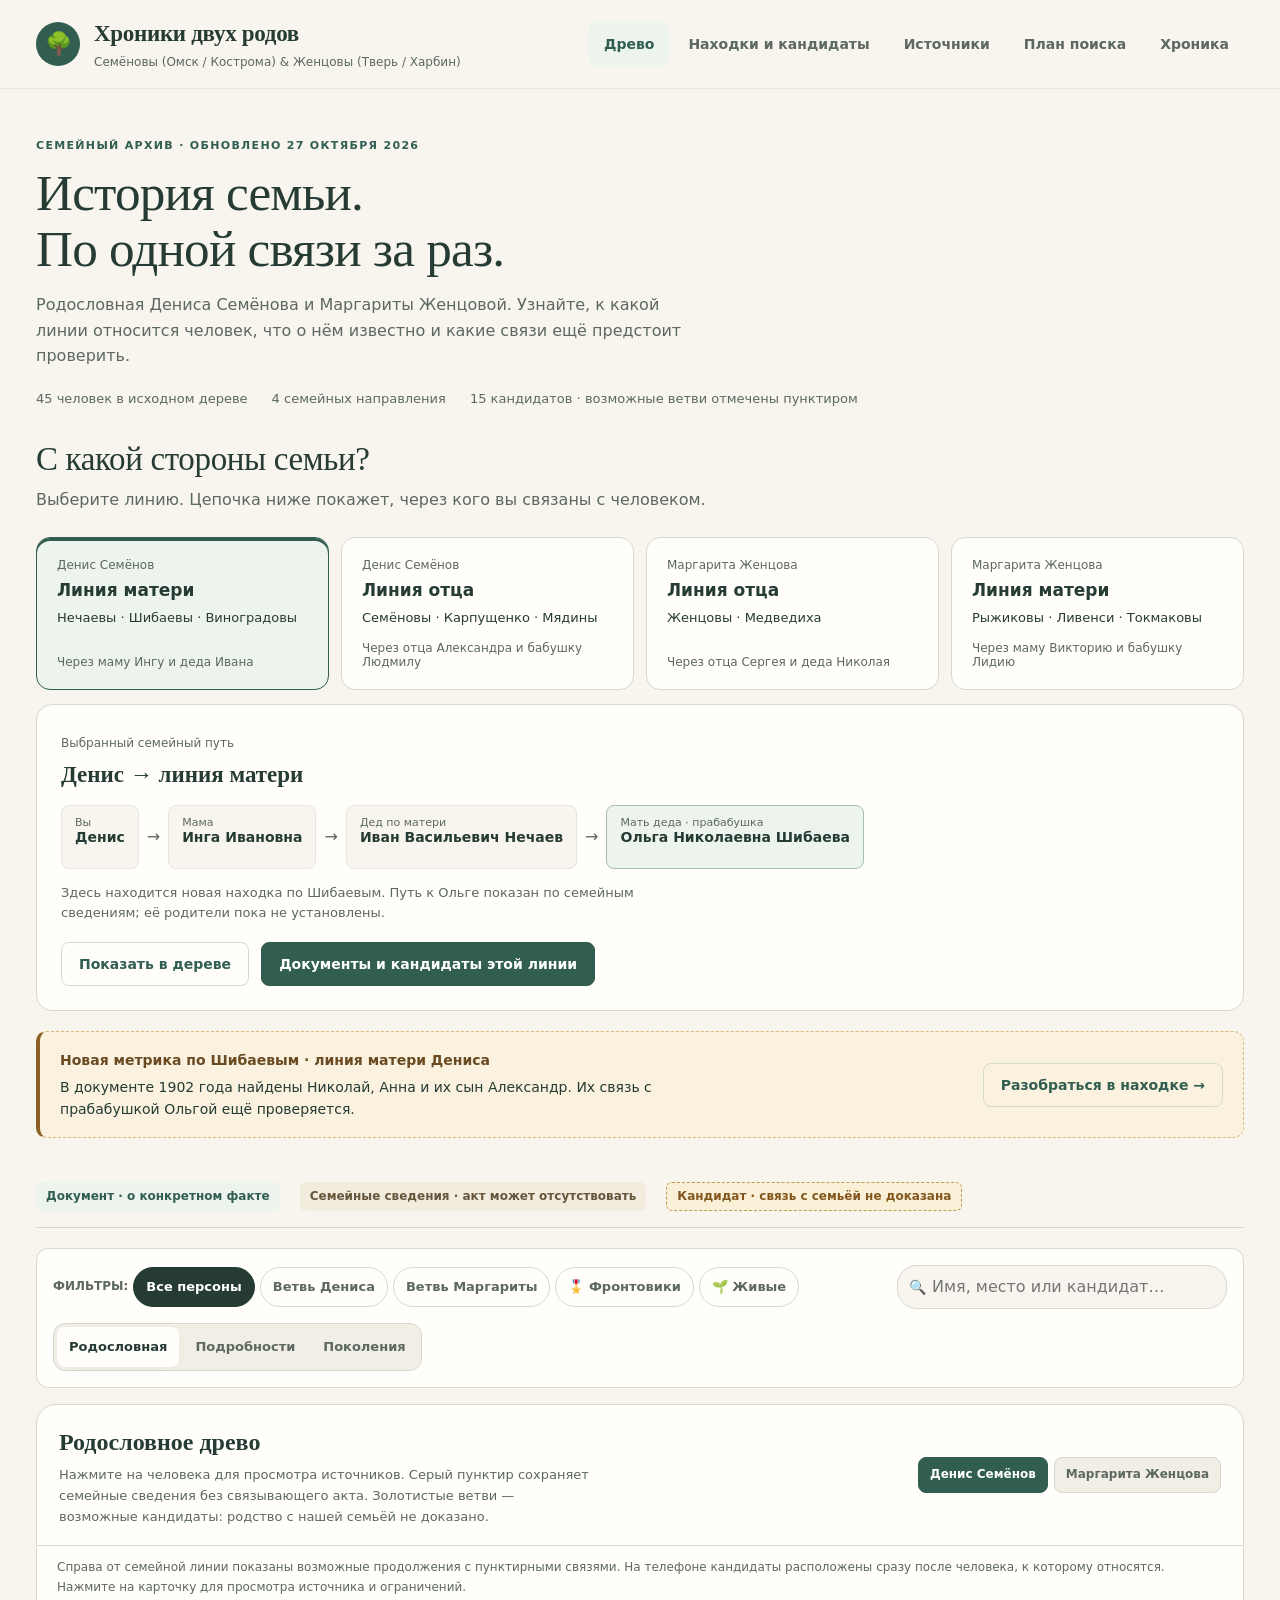
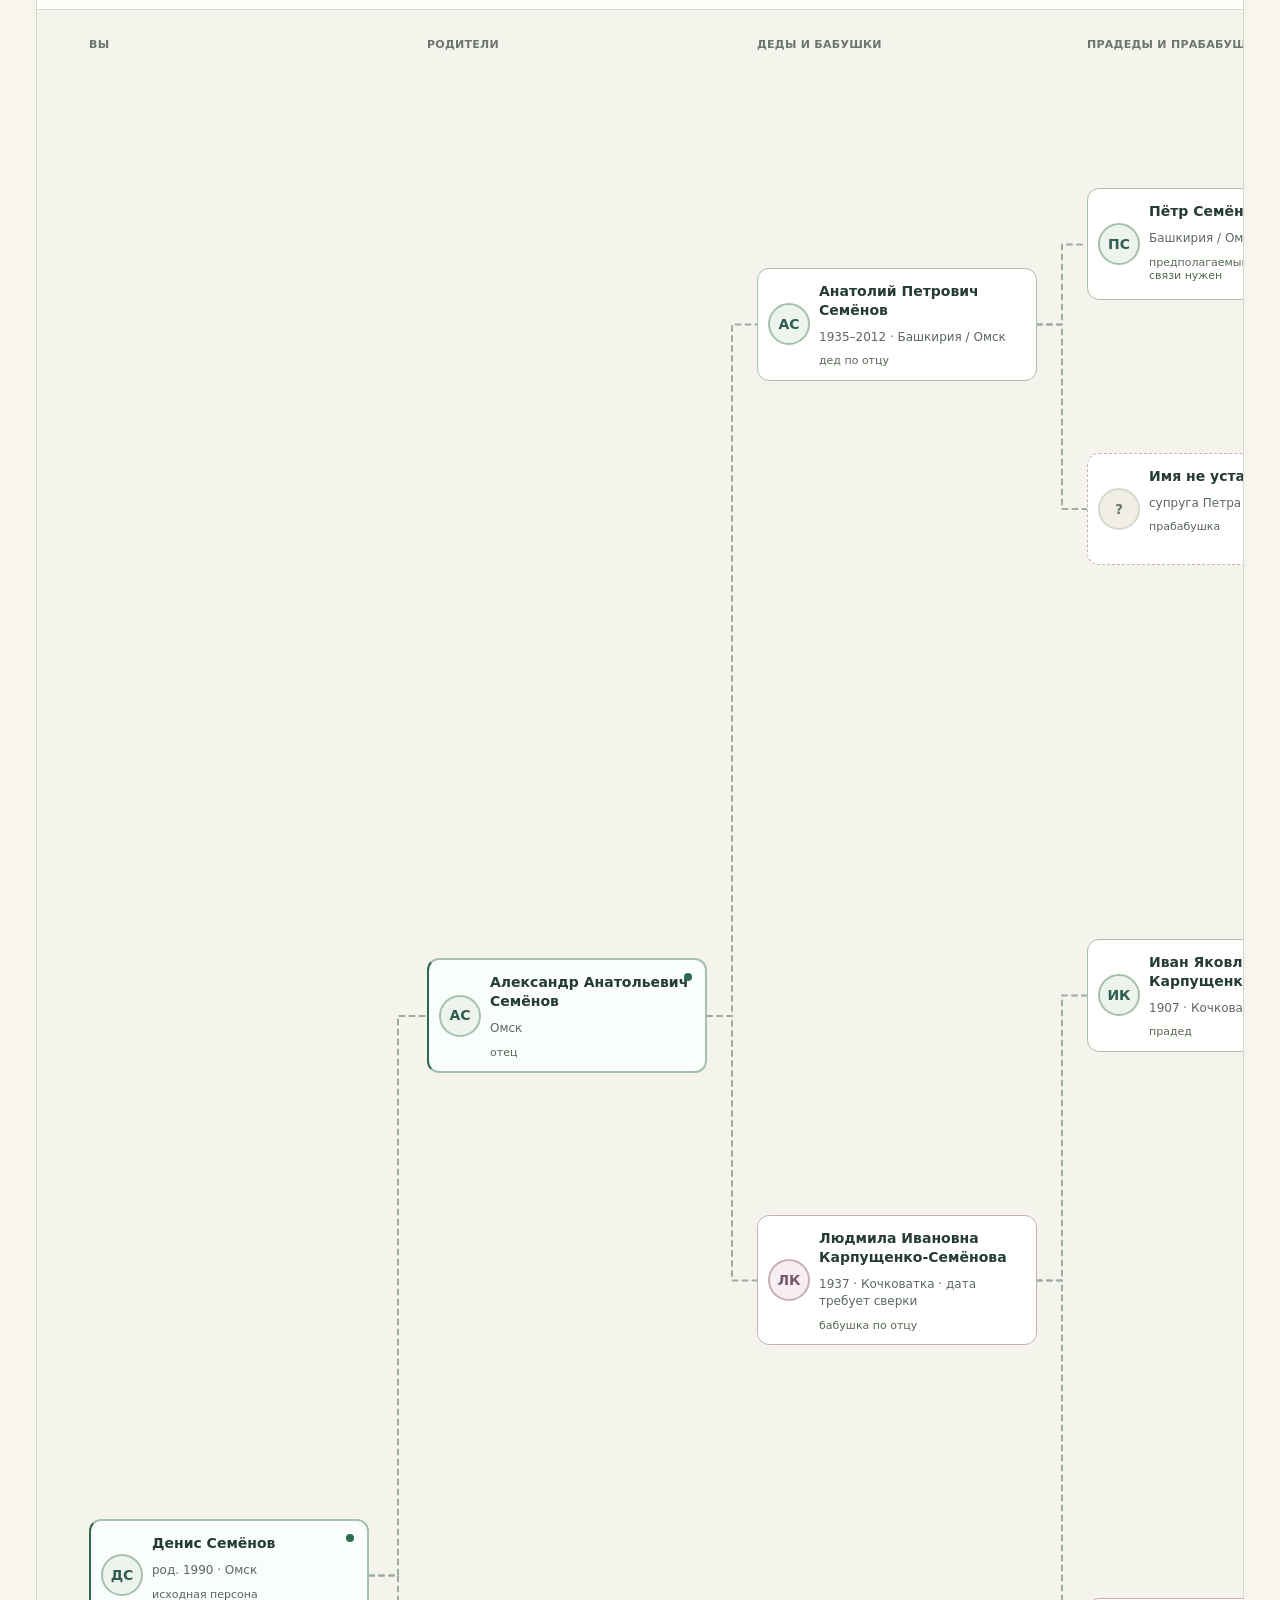
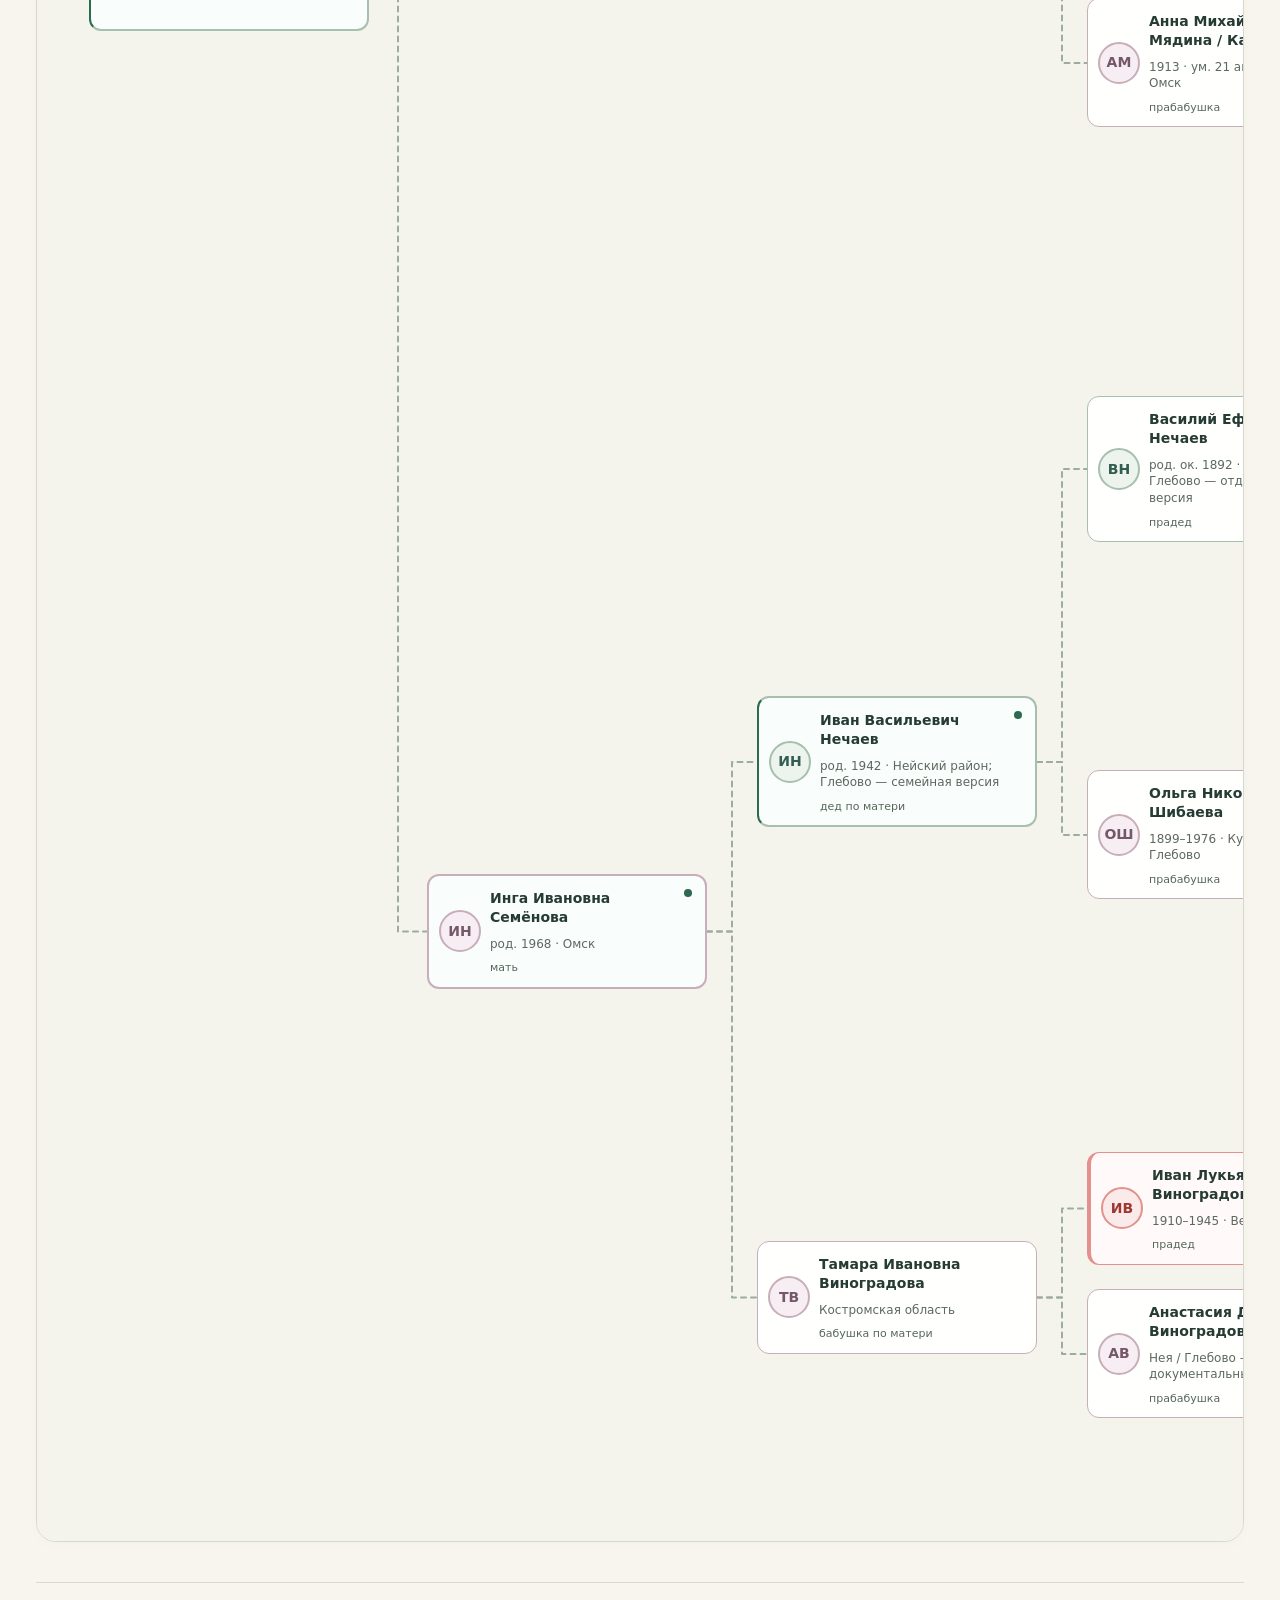
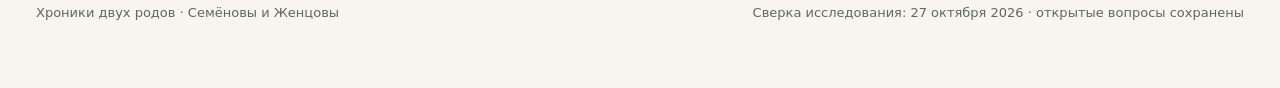
==== commit 71b5c220: "Show possible candidates as explicit branches in all tree views" ====
--- a/index.html
+++ b/index.html
@@ -859,7 +859,7 @@
   .tab-pane { display: none; }
   .tab-pane.active { display: block; }
 </style>
-<link rel="stylesheet" href="assets/site.css?v=20261027-1">
+<link rel="stylesheet" href="assets/site.css?v=20261027-2">
 </head>
 <body>
 <a class="skip-link" href="#main">Перейти к содержанию</a>
@@ -893,7 +893,7 @@
     <div class="hero-stats">
       <span class="stat-pill">45 человек в исходном дереве</span>
       <span class="stat-pill">4 семейных направления</span>
-      <span class="stat-pill">Кандидаты показаны отдельно</span>
+      <span class="stat-pill">15 кандидатов · возможные ветви отмечены пунктиром</span>
     </div>
   </section>
 
@@ -948,14 +948,14 @@
       <div class="pedigree-head">
         <div>
           <h2>Родословное древо</h2>
-          <p>Нажмите на человека для просмотра источников. Схема сохраняет семейные сведения; пунктир у старших поколений означает, что связывающий акт ещё нужен.</p>
+          <p>Нажмите на человека для просмотра источников. Серый пунктир сохраняет семейные сведения без связывающего акта. Золотистые ветви — возможные кандидаты: родство с нашей семьёй не доказано.</p>
         </div>
         <div class="pedigree-switch" aria-label="Выбор дерева">
           <button class="active" id="ped-btn-denis" onclick="switchPedigree('denis')">Денис Семёнов</button>
           <button class="margo" id="ped-btn-margo" onclick="switchPedigree('margo')">Маргарита Женцова</button>
         </div>
       </div>
-      <p class="scroll-hint">На большом экране дерево можно прокручивать вправо. На телефоне люди расположены по поколениям; точный путь родства — в блоке выше.</p>
+      <p class="scroll-hint">Справа от семейной линии показаны возможные продолжения с пунктирными связями. На телефоне кандидаты расположены сразу после человека, к которому относятся. Нажмите на карточку для просмотра источника и ограничений.</p>
       <div class="pedigree-scroll">
         <div class="pedigree-canvas">
           <div class="pedigree-family" id="pedigree-denis">
@@ -1366,11 +1366,11 @@
                 <div class="p-card margo-branch" onclick="openDossier('nikolay_zhents')">
                   <div class="p-top">
                     <span class="p-role">Дед (по отцу)</span>
-                    <span class="badge b-cand">Кандидат: 1921 г.р.</span>
+                    <span class="badge b-cand">Семейная версия · ФИО уточняется</span>
                   </div>
                   <div class="p-name">Николай Женцов</div>
                   <div class="p-dates">📅 с. Медведиха, Тверская обл.</div>
-                  <div class="p-snippet">Кандидат: военврач Николай Иванович Женцов (1921 г.р., 17 тп). Род из с. Медведиха.</div>
+                  <div class="p-snippet">Предполагаемый отец Сергея. Военный Николай Иванович 1921 года показан отдельным кандидатом; их тождество не установлено.</div>
                 </div>
 
                 <ul class="tree-ul">
@@ -1674,7 +1674,7 @@
       <h2 class="section-heading" id="findings-heading">Люди в документах. Связи под вопросом.</h2>
       <p class="section-intro">Документ может точно описывать семью, даже если её родство с нами ещё неизвестно. Здесь оба вывода показаны отдельно.</p></div></div>
     <div id="findings-list"></div>
-    <aside class="archive-note"><h3>Что ещё остаётся открытым</h3><p>Военные записи Ивана Виноградова из разных частей пока не объединены в одну доказанную биографию. Галанино Ковернинской волости — возможная географическая привязка, а не установленное место его рождения. По Василию Нечаеву военные однофамильцы не дали надёжной связи с Туриловом и семьёй.</p><p>Цвет или наличие документа не означают доказанного родства. Кандидаты сохраняются вне исходного дерева, а степень надёжности относится к каждому конкретному утверждению.</p></aside>
+    <aside class="archive-note"><h3>Что ещё остаётся открытым</h3><p>Военные записи Ивана Виноградова из разных частей пока не объединены в одну доказанную биографию. Галанино Ковернинской волости — возможная географическая привязка, а не установленное место его рождения. По Василию Нечаеву военные однофамильцы не дали надёжной связи с Туриловом и семьёй.</p><p>Цвет или наличие документа не означают доказанного родства. Возможные кандидатные ветви показаны на схеме золотистым пунктиром. В исходный GEDCOM эти связи не внесены; степень надёжности относится к каждому конкретному утверждению.</p></aside>
   </section>
 
   <!-- ================= TAB 2: SOURCES LIBRARY ================= -->
@@ -1826,107 +1826,26 @@
     <div class="tree-section">
       <div class="section-head">
         <div class="section-title">🔬 Прогресс исследования и дорожная карта</div>
-        <span style="font-size:12.5px; color:var(--ink-muted);">Визуальный трекер по всем 7 ветвям древа</span>
+        <span style="font-size:12.5px; color:var(--ink-muted);">Статус по 8 направлениям · сверка 27 октября 2026</span>
       </div>
 
-      <!-- 1. Нечаевы -->
-      <div class="progress-card">
-        <div class="progress-top">
-          <div class="progress-title">1. Нечаевы (Турилово · Солтаново · Глебово)</div>
-          <div class="progress-pct">Открытая связь не замкнута</div>
-        </div>
-        <div class="progress-bar-bg"><div class="progress-bar-fill" style="width: 82%;"></div></div>
-        <div class="progress-details">
-          ✅ <b>Установлено:</b> семейная цепочка до Ивана Васильевича и отдельный военный факт по Ивану 1924 года.<br>
-          ❓ <b>Белое пятно:</b> рождение Василия, рождение Ольги и их брак; братство с Иваном 1924 года не доказано.<br>
-          📋 <b>Действие:</b> искать метрики по рабочему маршруту Турилово → Троицкая церковь с. Солтаново.
-        </div>
-      </div>
-
-      <!-- 2. Виноградовы -->
-      <div class="progress-card">
-        <div class="progress-top">
-          <div class="progress-title">2. Виноградовы (Галанино (кандидат места) → Нея → Венгрия)</div>
-          <div class="progress-pct">Подтверждено</div>
-        </div>
-        <div class="progress-bar-bg"><div class="progress-bar-fill" style="width: 75%;"></div></div>
-        <div class="progress-details">
-          ✅ <b>Установлено:</b> Прадед Иван Лукьянович Виноградов (1910–1945), боевой путь 2 гв. мбр и гибель у с. Капольнашньек. Сведения о жене и детях — семейно-публикационный слой.<br>
-          ❓ <b>Белое пятно:</b> Метрическая запись о рождении в ЦАНО (Нижний Новгород); внесение имени на плиту братской могилы в Венгрии.<br>
-          📋 <b>Действие:</b> Отправить готовое заявление в Военно-мемориальный отдел Посольства РФ в Венгрии.
-        </div>
-      </div>
-
-      <!-- 3. Карпущенко и Мядины -->
-      <div class="progress-card">
-        <div class="progress-top">
-          <div class="progress-title">3. Карпущенко и Мядины (д. Кочковатка, Омск)</div>
-          <div class="progress-pct">Уточнено по семейным документам</div>
-        </div>
-        <div class="progress-bar-bg"><div class="progress-bar-fill" style="width: 70%;"></div></div>
-        <div class="progress-details">
-          ✅ <b>Установлено:</b> семейные документы дают Ивану Карпущенко отчество Яковлевич и 1907 год; Анне — 1913 год; Людмиле — педагогическое образование и подтверждённую смену фамилии Карпущенко → Семёнова.<br>
-          ❓ <b>Белое пятно:</b> дата Людмилы читается как 10 или 17 марта 1937 года; девичья фамилия Анны и родители Ивана актами не подтверждены.<br>
-          📋 <b>Действие:</b> искать Ивана 1907 в Лесковском приходе, Анну/Александра 1913 — в выделенном в 1911 г. Лорис-Меликовском. Персональные записи пока не прочитаны. <a href="docs/research/2026-10-08-omsk-parish-disambiguation.md">Точные дела и ограничения ↗</a><br>
-          Акт рождения Людмилы с двумя вариантами даты остаётся отдельным маршрутом; запрос автоматически не отправлялся.
-        </div>
-      </div>
-
-      <!-- 4. Ли-Вен-Си -->
-      <div class="progress-card">
-        <div class="progress-top">
-          <div class="progress-title">4. Ли-Вен-Си (Харбин → Чита → Новосибирск → Тверь)</div>
-          <div class="progress-pct">Прорывное открытие</div>
-        </div>
-        <div class="progress-bar-bg"><div class="progress-bar-fill" style="width: 65%;"></div></div>
-        <div class="progress-details">
-          ✅ <b>Установлено:</b> публикационный биографический рассказ о Михаиле Ли-Вен-Си и отдельный научный факт об Алевтине Михайловне; общий родительский акт и состав семьи не приложены.<br>
-          ❓ <b>Белое пятно:</b> Точная дата брака с Антониной Токмаковой в ЗАГС Новосибирска, личное дело Алевтины в Архиве СО РАН.<br>
-          📋 <b>Действие:</b> Запрос справки о браке в ЗАГС Новосибирской области (форма № 6 с иными сведениями).
-        </div>
-      </div>
-
-      <!-- 5. Семёновы -->
-      <div class="progress-card">
-        <div class="progress-top">
-          <div class="progress-title">5. Семёновы (г. Омск / Набережные Челны)</div>
-          <div class="progress-pct">В работе</div>
-        </div>
-        <div class="progress-bar-bg"><div class="progress-bar-fill" style="width: 60%;"></div></div>
-        <div class="progress-details">
-          <b>По семейным сведениям:</b> Дед Анатолий Семёнов (ум. 2012, жил на ул. Бархатовой, работал в Омском автоцентре КАМАЗ), дядя Анатолий Анатольевич (КАМАЗ Набережные Челны), прадед Пётр Семёнов, брат Геннадий, сестра Вера (ум. 2013).<br>
-          ❓ <b>Белое пятно:</b> Отчество Петра Семёнова, место и дата его рождения.<br>
-          📋 <b>Действие:</b> Запрос справки о смерти Анатолия Семёнова с иными сведениями в ЗАГС Омска.
-        </div>
-      </div>
-
-      <!-- 6. Женцовы -->
-      <div class="progress-card">
-        <div class="progress-top">
-          <div class="progress-title">6. Женцовы (с. Медведиха, Тверская земля)</div>
-          <div class="progress-pct">Найден кандидат и приход</div>
-        </div>
-        <div class="progress-bar-bg"><div class="progress-bar-fill" style="width: 45%;"></div></div>
-        <div class="progress-details">
-          ⚠ <b>Контекст:</b> история села Медведиха прослеживается до 1627 г., но связь этой записи с Женцовыми не доказана. Военврач Николай Иванович (1921 г.р.) остаётся кандидатом-однофамильцем.<br>
-          ❓ <b>Белое пятно:</b> Окончательное подтверждение отчества деда Николая через отца Маргариты (Сергея Женцова).<br>
-          📋 <b>Действие:</b> Уточнить у отца отчество деда.
-        </div>
-      </div>
-
-      <!-- 7. Токмаковы -->
-      <div class="progress-card">
-        <div class="progress-top">
-          <div class="progress-title">7. Токмаковы (Харьковская губерния)</div>
-          <div class="progress-pct">Начальный этап</div>
-        </div>
-        <div class="progress-bar-bg"><div class="progress-bar-fill" style="width: 25%;"></div></div>
-        <div class="progress-details">
-          ✅ <b>Установлено:</b> Прабабушка Антонина Валентиновна Токмакова, сирота в 14–15 лет, жила «в людях» в Сибири, отец Валентин.<br>
-          ❓ <b>Белое пятно:</b> Точный уезд и село в Харьковской губернии, судьба родителей во время революции.<br>
-          📋 <b>Действие:</b> Ждать актовую запись из ЗАГС Новосибирска — графа «место рождения невесты» укажет точный уезд.
-        </div>
-      </div>
+      <aside class="archive-note" style="margin:0 0 24px"><h3>Сверено 27 октября 2026</h3><p>Сайт опубликован: семейные пути, три находки, источники, поиск кандидатов и мобильное оформление. Переходы и узкие экраны проверены в браузере. Доказательность указана для каждого результата; 15 кандидатов показаны на схеме как возможные ветви, без внесения связей в исходный GEDCOM.</p><p>Архивные запросы и заявления остаются черновиками. Отправок, оплат и новых регистраций не было. <a href="docs/status.md">Полный статус работ и публикации</a>.</p></aside>
+
+      <article class="progress-card"><div class="progress-top"><h3 class="progress-title">1. Нечаевы · Турилово / Солтаново</h3><span class="progress-pct">Актовая цепочка открыта</span></div><div class="progress-details"><b>Сделано:</b> Семейные сведения до Ивана Васильевича сохранены. Найдены каталожные позиции Солтанова: ф. 56, оп. 18, д. 57–58. Военный поиск Василия не дал связывающего документа.<br><b>Не установлено / ограничение:</b> Рождение Василия, его брак с Ольгой и братство с Иваном 1924 года не доказаны. Принадлежность Турилова к приходу требует проверки.<br><b>Следующий шаг:</b> Получить личную запись с родителями или супругами. Доступа ГАКО у владельца нет; повторные просьбы о входе не нужны.</div></article>
+
+      <article class="progress-card"><div class="progress-top"><h3 class="progress-title">2. Шибаевы · материнская линия Дениса</h3><span class="progress-pct">Оригинал найден · родство проверяется</span></div><div class="progress-details"><b>Сделано:</b> Прочитана метрика Александра 1902 года: родители Николай Сергиев Шибаев и Анна Васильева; при отце указано Крусаново Ефремовской волости.<br><b>Не установлено / ограничение:</b> Связь с Ольгой Николаевной 1899 года не установлена. Несколько одноимённых Крусановых сохраняются как варианты. В указателе Терийоки за 1899 подходящей Ольги нет; весь оригинальный раздел ещё не прочитан.<br><b>Следующий шаг:</b> Установить точный приход нужного Крусанова на 1899 год и найти запись Ольги с именами родителей.</div></article>
+
+      <article class="progress-card"><div class="progress-top"><h3 class="progress-title">3. Виноградовы · Нея / Венгрия</h3><span class="progress-pct">Военные факты и жена прочитаны</span></div><div class="progress-details"><b>Сделано:</b> Донесение ЦАМО ф. 58, оп. 18003, д. 396 называет жену Ивана Лукьяновича — Анастасию Демидовну — и адрес Глебово. Проверены военные сведения и гибель 22 января 1945 года.<br><b>Не установлено / ограничение:</b> Связи с детьми и родителями остаются семейными сведениями. Галанино Ковернинской волости — кандидат места; административная коллизия не разрешена. Новые записи ВПП не объединены с донесением в одну доказанную биографию.<br><b>Следующий шаг:</b> Искать самостоятельный личный документ, уточняющий место рождения и семью; архив рождения выбирать после установления географии.</div></article>
+
+      <article class="progress-card"><div class="progress-top"><h3 class="progress-title">4. Карпущенко и Мядины · Кочковатый / Омск</h3><span class="progress-pct">Перепись прочитана · связь с Иваном открыта</span></div><div class="progress-details"><b>Сделано:</b> В переписи 1897 Кочковатого Драгунской волости Яков Степанов, 17 лет, назван сыном Степана Дмитриева, 45 лет. Отдельно найден двор Фомы Дмитриева. Семейные документы Ивана, Анны и Людмилы разобраны.<br><b>Не установлено / ограничение:</b> Яков пока не установлен как отец Ивана 1907 года; братство Степана и Фомы не доказано. Дата Людмилы имеет два чтения. Акт Ивана не получен; чужой разворот с конфликтной подписью его не заменяет.<br><b>Следующий шаг:</b> Проверить акт Ивана 1907 в Лесковской книге ф. 16, оп. 6, д. 757. Удалённый просмотр ИАОО требует входа и оплаты, доступ не приобретён. Для Анны/Александра 1913 сохраняется отдельный Лорис-Меликовский маршрут.</div></article>
+
+      <article class="progress-card"><div class="progress-top"><h3 class="progress-title">5. Ли-Вен-Си / Ливенси</h3><span class="progress-pct">Публикации найдены · актовых связей нет</span></div><div class="progress-details"><b>Сделано:</b> Прочитан очерк о Лидии 2018 года; газетная запись 1965 года называет Алевтину Михайловну от профорганизации ИЦиГ. Вера и Станислава сохранены как отдельные кандидаты.<br><b>Не установлено / ограничение:</b> Родительские акты, состав семьи, тождество героини очерка и семейные версии о Харбине не подтверждены. Описи ГАНО Р-1978/Р-1127 и личное дело Михаила не прочитаны из-за недоступности сайтов.<br><b>Следующий шаг:</b> При восстановлении доступа проверить официальные описи и конкретное дело Михаила. Связи между поколениями подтверждать личными записями.</div></article>
+
+      <article class="progress-card"><div class="progress-top"><h3 class="progress-title">6. Семёновы · линия через деда Анатолия</h3><span class="progress-pct">Родители Анатолия не установлены</span></div><div class="progress-details"><b>Сделано:</b> Проверены военные списки Петра Мартимяновича / Мартимьяновича из Нуримановского РВК. Найдена наводка на перепись 1917: Р-473, оп. 1, д. 5226.<br><b>Не установлено / ограничение:</b> Пётр из списков остаётся отдельным кандидатом. Родство, год и место рождения не установлены. Карточки «Памяти народа» повторяют документы ОБД; это не независимые подтверждения. Шифр переписи пока известен из вторичной публикации.<br><b>Следующий шаг:</b> Приоритет — запись рождения Анатолия 1935 с именами родителей. Дополнительно сверить шифр переписи по официальной описи после восстановления доступа.</div></article>
+
+      <article class="progress-card"><div class="progress-top"><h3 class="progress-title">7. Женцовы · Медведиха / Ильгощи</h3><span class="progress-pct">Кандидат и приходской маршрут</span></div><div class="progress-details"><b>Сделано:</b> Военврач Николай Иванович Женцов 1921 года — кандидат. Каталог Ильгощей даёт маршрут к метрикам Медведихи.<br><b>Не установлено / ограничение:</b> Связь кандидата с Сергеем и Маргаритой не доказана. История Медведихи с 1627 года не устанавливает ранних предков Женцовых. Нового связывающего акта в проходе 25–27 октября нет.<br><b>Следующий шаг:</b> Нужен документ Сергея с полным именем отца, затем адресная метрическая проверка Николая.</div></article>
+
+      <article class="progress-card"><div class="progress-top"><h3 class="progress-title">8. Токмаковы</h3><span class="progress-pct">Семейная версия · место не установлено</span></div><div class="progress-details"><b>Сделано:</b> Сохранены семейные сведения об Антонине Валентиновне и предполагаемом отце Валентине.<br><b>Не установлено / ограничение:</b> Происхождение, родители и связь с Михаилом Ли-Вен-Си не подтверждены актами. Нового личного документа в последнем проходе нет. Ответ ЗАГС не ожидается: запрос не отправлен.<br><b>Следующий шаг:</b> Подготовленный черновик запроса о браке остаётся неотправленным. Отправка, оплата и передача личных документов требуют отдельного поручения.</div></article>
 
       <!-- Ready Inquiries Section -->
       <div class="section-head" style="margin-top: 40px;">
@@ -2208,7 +2127,7 @@
       </div>
     </div>
 
-    <section class="modal-sec" id="m-candidates-section" hidden><div class="modal-sec-title">Кандидаты этой линии · связь не доказана</div><p class="dossier-candidate-note">Эти люди существуют в исторических документах. Они ещё не присоединены к нашей семье.</p><div class="candidate-people" id="m-candidates"></div></section>
+    <section class="modal-sec" id="m-candidates-section" hidden><div class="modal-sec-title">Кандидаты этой линии · связь не доказана</div><p class="dossier-candidate-note">Эти имена встречаются в исторических источниках и публикациях. Их связь с нашей семьёй ещё не доказана.</p><div class="candidate-people" id="m-candidates"></div></section>
     <!-- 3. Первоисточники -->
     <div class="modal-sec">
       <div class="modal-sec-title">🔗 Документальные источники</div>
@@ -2835,6 +2754,6 @@
 }
 </script>
 
-<script src="assets/site.js?v=20261027-1"></script>
+<script src="assets/site.js?v=20261027-2"></script>
 </body>
 </html>
--- a/assets/site.css
+++ b/assets/site.css
@@ -207,3 +207,29 @@
   html { scroll-behavior: auto; }
   *, *::before, *::after { animation: none !important; transition: none !important; }
 }
+
+/* Possible branches are attached visually, with an explicit evidence boundary. */
+.candidate-branch { border: 1.5px dashed #a87932; border-radius: 12px; background: #fff9ec; padding: 16px; color: var(--ink); min-width: 0; }
+.candidate-branch h3 { font: 600 19px/1.3 'Spectral', Georgia, serif; margin: 10px 0 7px; }
+.candidate-anchor { font-size: 13px; line-height: 1.5; margin-bottom: 12px; }
+.candidate-anchor button { display: inline; padding: 0; border: 0; border-bottom: 1px dotted; background: transparent; color: #78541e; cursor: pointer; font-size: inherit; text-align: left; }
+.candidate-node-grid { display: grid; grid-template-columns: repeat(2,minmax(0,1fr)); gap: 9px; }
+.candidate-node { display: flex; flex-direction: column; align-items: flex-start; gap: 7px; min-width: 0; padding: 13px; background: var(--surface); border: 1px dashed #b18b50; border-radius: 9px; color: var(--ink); text-align: left; cursor: pointer; overflow-wrap: anywhere; }
+.candidate-node:hover { border-style: solid; background: #fffdf7; }
+.candidate-node-name { font-size: 14px; font-weight: 650; line-height: 1.4; }
+.candidate-node-role { font-size: 13px; line-height: 1.45; color: #78541e; }
+.candidate-node-meta,.candidate-node-source { font-size: 12px; line-height: 1.5; color: var(--ink-muted); }
+.candidate-node-source { margin-top: auto; text-decoration: underline; text-underline-offset: 3px; }
+.candidate-branch-note { font-size: 13px; line-height: 1.6; margin-top: 12px; }
+.pedigree-family > .candidate-branch { position: absolute; left: 1400px; width: 560px; z-index: 1; }
+.candidate-lines { position: absolute; top: 0; left: 0; overflow: visible; pointer-events: none; }
+.candidate-lines path { fill: none; stroke: #a87932; stroke-width: 2; stroke-dasharray: 4 6; }
+.gen-cards > .candidate-branch { flex: 1 1 480px; max-width: 620px; }
+.tree-li > .candidate-branch { max-width: 620px; margin: 12px 0; }
+@media (max-width:720px) {
+  .pedigree-family > .candidate-branch { position: static; left: auto; top: auto !important; width: 100%; }
+  .candidate-lines { display: none; }
+  .candidate-node-grid { grid-template-columns: 1fr; }
+  .candidate-branch { padding: 14px; }
+  .gen-cards > .candidate-branch { flex-basis: 100%; }
+}
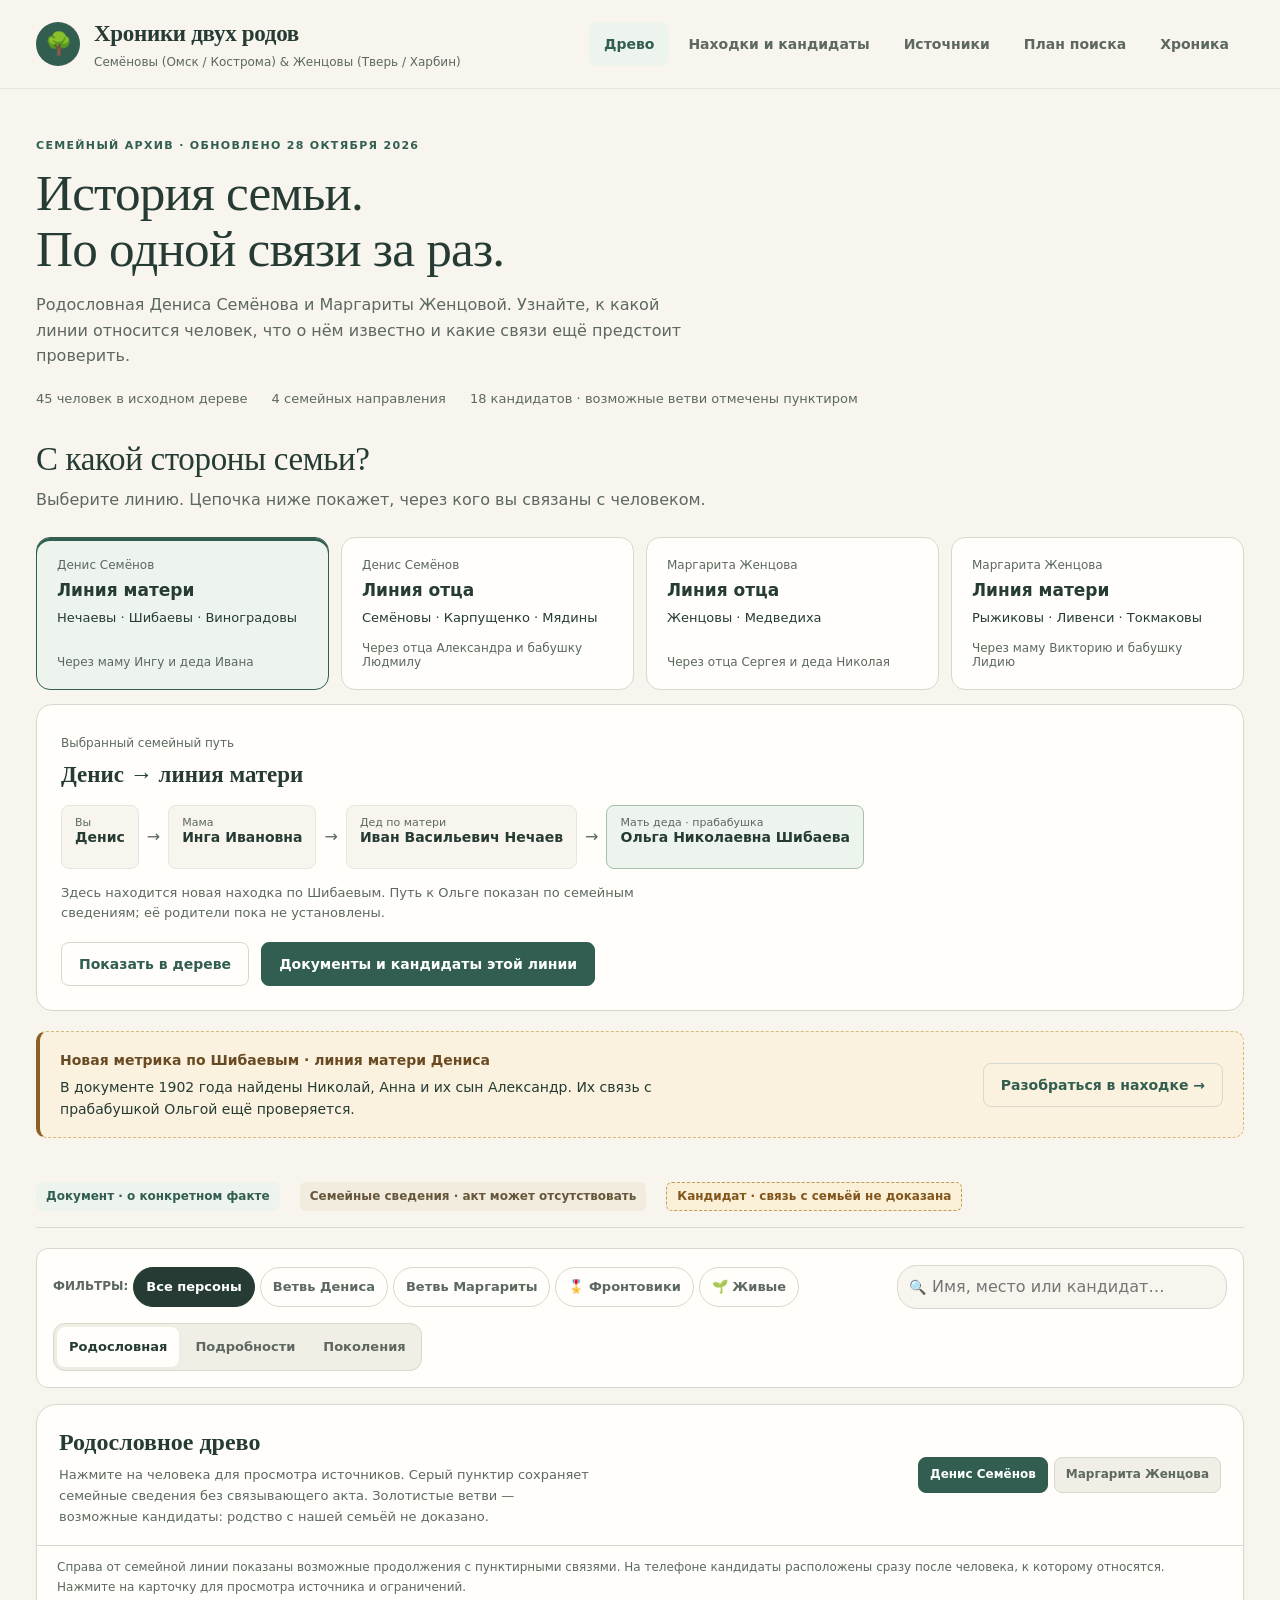
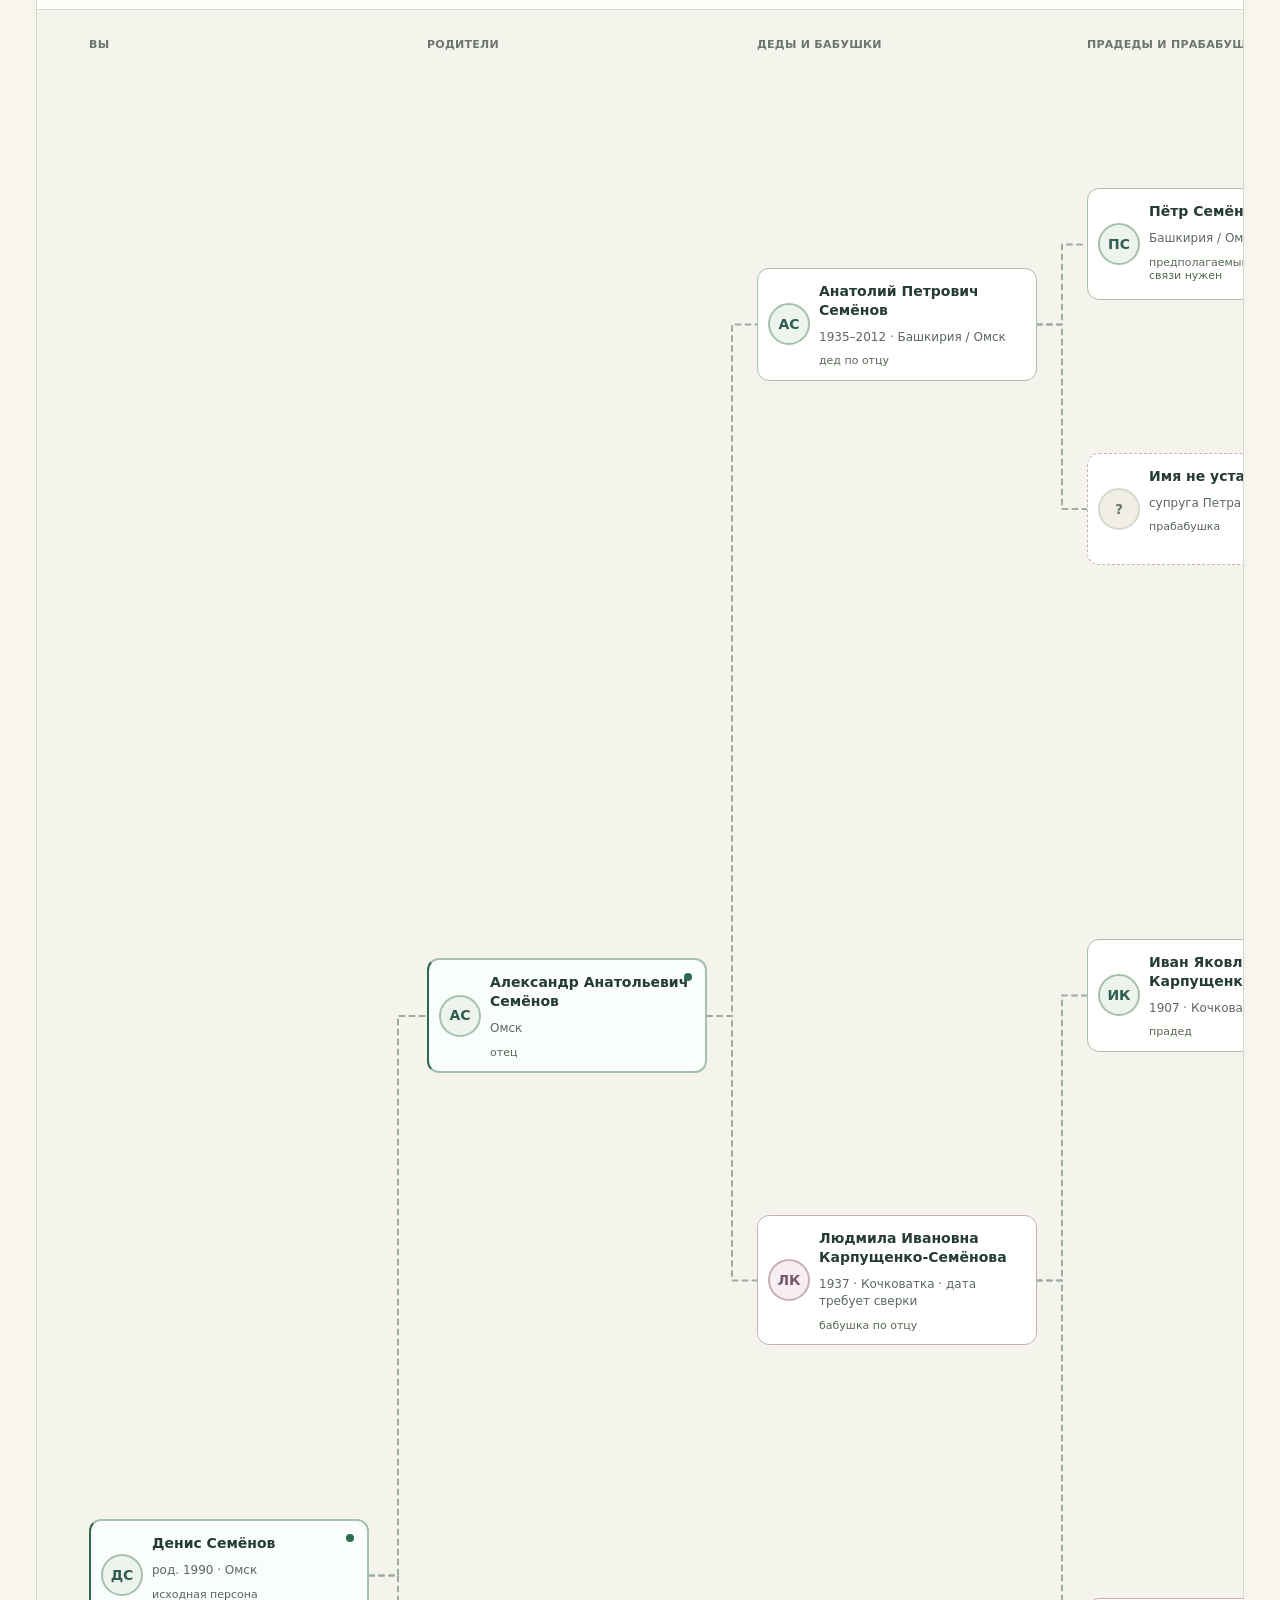
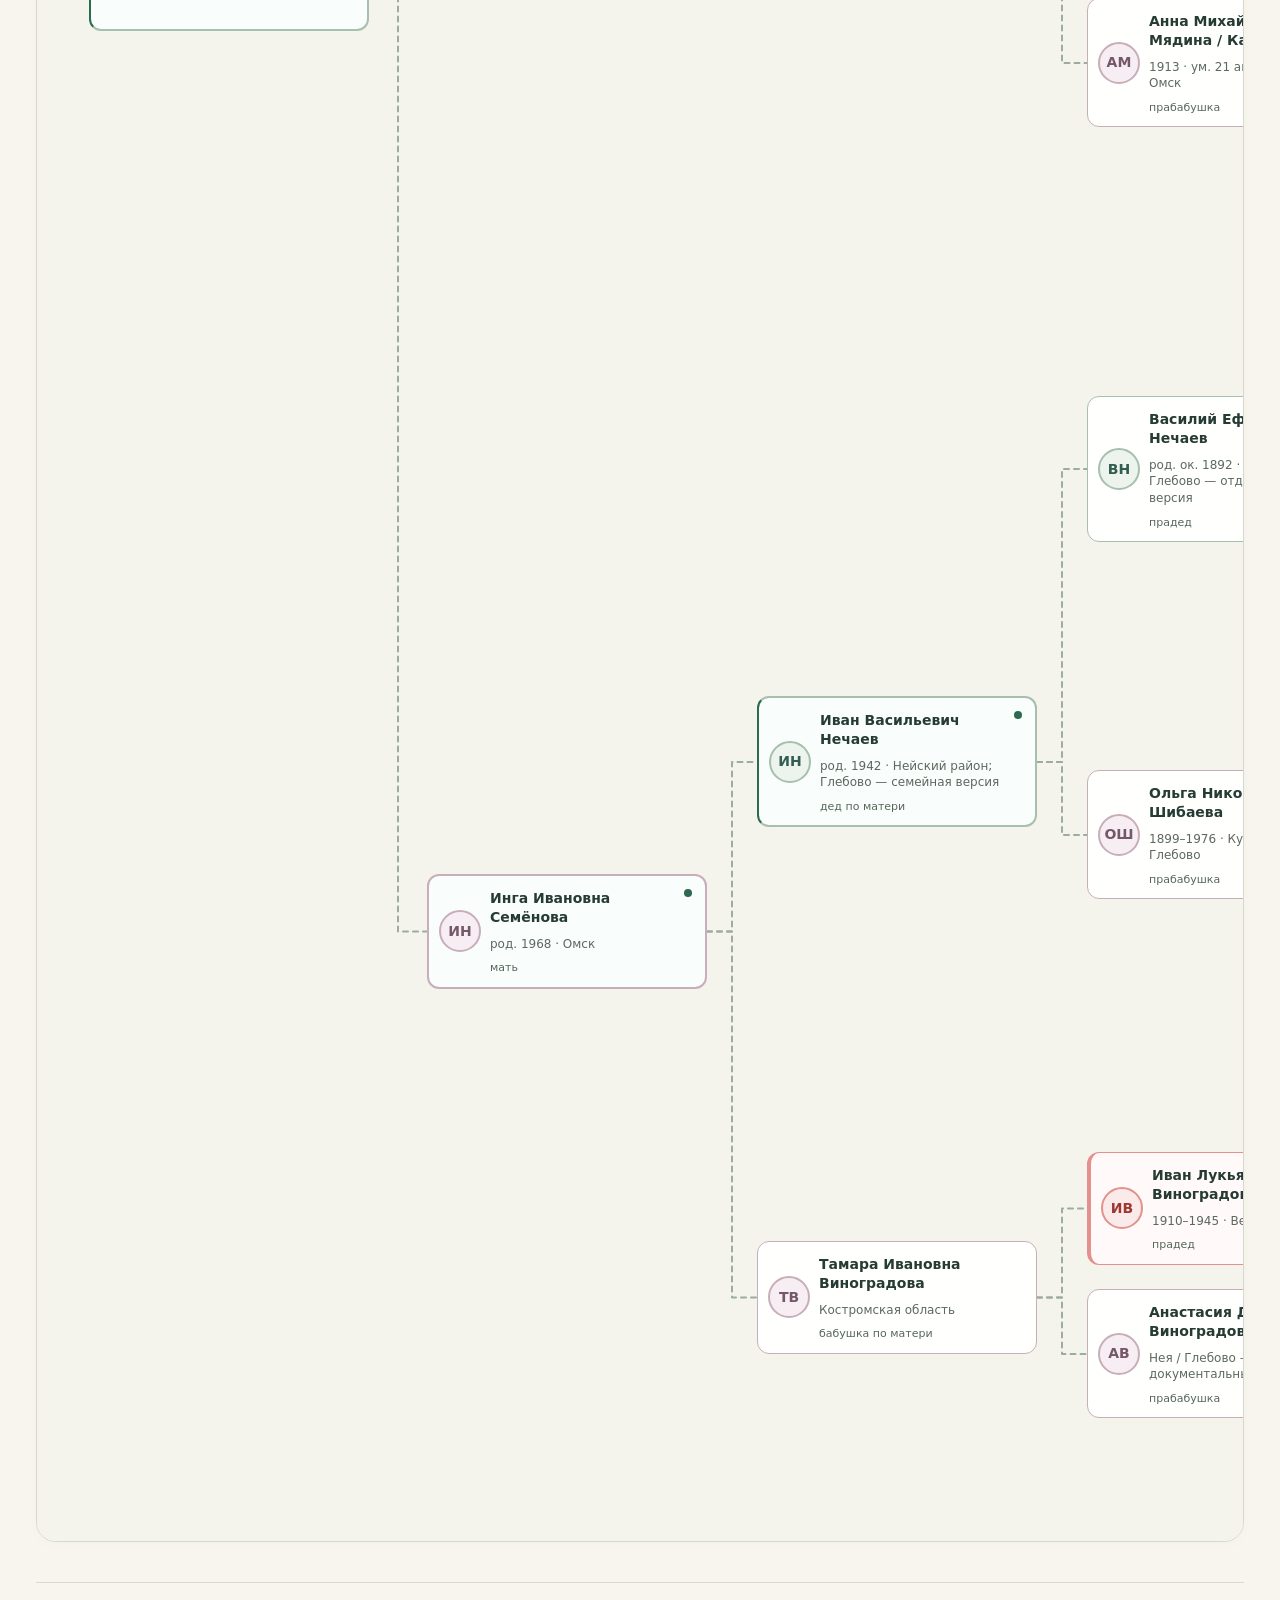
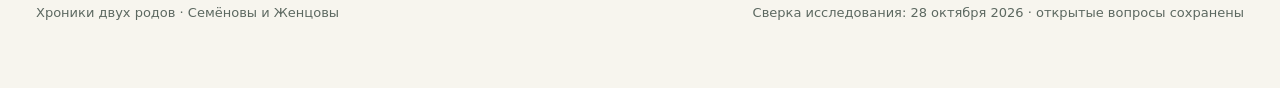
==== commit 18ac6996: "Add documented Zhentsov family leads and exact military source" ====
--- a/index.html
+++ b/index.html
@@ -859,7 +859,7 @@
   .tab-pane { display: none; }
   .tab-pane.active { display: block; }
 </style>
-<link rel="stylesheet" href="assets/site.css?v=20261027-2">
+<link rel="stylesheet" href="assets/site.css?v=20261028-1">
 </head>
 <body>
 <a class="skip-link" href="#main">Перейти к содержанию</a>
@@ -887,13 +887,13 @@
 <main id="main">
 
   <section class="hero-banner" aria-labelledby="archive-title">
-    <span class="eyebrow">Семейный архив · обновлено 27 октября 2026</span>
+    <span class="eyebrow">Семейный архив · обновлено 28 октября 2026</span>
     <h1 class="hero-title" id="archive-title">История семьи.<br>По одной связи за раз.</h1>
     <p class="hero-text">Родословная Дениса Семёнова и Маргариты Женцовой. Узнайте, к какой линии относится человек, что о нём известно и какие связи ещё предстоит проверить.</p>
     <div class="hero-stats">
       <span class="stat-pill">45 человек в исходном дереве</span>
       <span class="stat-pill">4 семейных направления</span>
-      <span class="stat-pill">15 кандидатов · возможные ветви отмечены пунктиром</span>
+      <span class="stat-pill">18 кандидатов · возможные ветви отмечены пунктиром</span>
     </div>
   </section>
 
@@ -1829,7 +1829,7 @@
         <span style="font-size:12.5px; color:var(--ink-muted);">Статус по 8 направлениям · сверка 27 октября 2026</span>
       </div>
 
-      <aside class="archive-note" style="margin:0 0 24px"><h3>Сверено 27 октября 2026</h3><p>Сайт опубликован: семейные пути, три находки, источники, поиск кандидатов и мобильное оформление. Переходы и узкие экраны проверены в браузере. Доказательность указана для каждого результата; 15 кандидатов показаны на схеме как возможные ветви, без внесения связей в исходный GEDCOM.</p><p>Архивные запросы и заявления остаются черновиками. Отправок, оплат и новых регистраций не было. <a href="docs/status.md">Полный статус работ и публикации</a>.</p></aside>
+      <aside class="archive-note" style="margin:0 0 24px"><h3>Сверено 27 октября 2026</h3><p>Сайт опубликован: семейные пути, три находки, источники, поиск кандидатов и мобильное оформление. Переходы и узкие экраны проверены в браузере. Доказательность указана для каждого результата; 18 кандидатов показаны на схеме как возможные ветви, без внесения связей в исходный GEDCOM.</p><p>Архивные запросы и заявления остаются черновиками. Отправок, оплат и новых регистраций не было. <a href="docs/status.md">Полный статус работ и публикации</a>.</p></aside>
 
       <article class="progress-card"><div class="progress-top"><h3 class="progress-title">1. Нечаевы · Турилово / Солтаново</h3><span class="progress-pct">Актовая цепочка открыта</span></div><div class="progress-details"><b>Сделано:</b> Семейные сведения до Ивана Васильевича сохранены. Найдены каталожные позиции Солтанова: ф. 56, оп. 18, д. 57–58. Военный поиск Василия не дал связывающего документа.<br><b>Не установлено / ограничение:</b> Рождение Василия, его брак с Ольгой и братство с Иваном 1924 года не доказаны. Принадлежность Турилова к приходу требует проверки.<br><b>Следующий шаг:</b> Получить личную запись с родителями или супругами. Доступа ГАКО у владельца нет; повторные просьбы о входе не нужны.</div></article>
 
@@ -1843,7 +1843,7 @@
 
       <article class="progress-card"><div class="progress-top"><h3 class="progress-title">6. Семёновы · линия через деда Анатолия</h3><span class="progress-pct">Родители Анатолия не установлены</span></div><div class="progress-details"><b>Сделано:</b> Проверены военные списки Петра Мартимяновича / Мартимьяновича из Нуримановского РВК. Найдена наводка на перепись 1917: Р-473, оп. 1, д. 5226.<br><b>Не установлено / ограничение:</b> Пётр из списков остаётся отдельным кандидатом. Родство, год и место рождения не установлены. Карточки «Памяти народа» повторяют документы ОБД; это не независимые подтверждения. Шифр переписи пока известен из вторичной публикации.<br><b>Следующий шаг:</b> Приоритет — запись рождения Анатолия 1935 с именами родителей. Дополнительно сверить шифр переписи по официальной описи после восстановления доступа.</div></article>
 
-      <article class="progress-card"><div class="progress-top"><h3 class="progress-title">7. Женцовы · Медведиха / Ильгощи</h3><span class="progress-pct">Кандидат и приходской маршрут</span></div><div class="progress-details"><b>Сделано:</b> Военврач Николай Иванович Женцов 1921 года — кандидат. Каталог Ильгощей даёт маршрут к метрикам Медведихи.<br><b>Не установлено / ограничение:</b> Связь кандидата с Сергеем и Маргаритой не доказана. История Медведихи с 1627 года не устанавливает ранних предков Женцовых. Нового связывающего акта в проходе 25–27 октября нет.<br><b>Следующий шаг:</b> Нужен документ Сергея с полным именем отца, затем адресная метрическая проверка Николая.</div></article>
+      <article class="progress-card"><div class="progress-top"><h3 class="progress-title">7. Женцовы · Медведиха / Ильгощи</h3><span class="progress-pct">Найдены документы семьи Медведихи</span></div><div class="progress-details"><b>Сделано:</b> Найдена официальная карточка Николая Ивановича 1921 года: ОБД 70008129282, ЦАМО, шкаф 66, ящик 3. В оригинальном донесении у Ивана Никитича 1911 названа жена Мария Ивановна. Справочник 1915 относит деревню к Успенскому приходу погоста Медведиха.<br><b>Не установлено / ограничение:</b> Связь этих людей с Сергеем и Маргаритой не доказана. Братство Ивана и Петра также не установлено. У Петра расходится отчество в госпитальных и поздней записи; имя матери не расшифровано. История Медведихи с 1627 года не устанавливает ранних предков.<br><b>Следующий шаг:</b> Сначала полные имена родителей Сергея; далее оригинал УПК Николая, семейная книга Медведихи и личные записи Ивана/Петра. Поздние метрики искать с учётом самостоятельного Успенского прихода, а не только Ильгощей.</div></article>
 
       <article class="progress-card"><div class="progress-top"><h3 class="progress-title">8. Токмаковы</h3><span class="progress-pct">Семейная версия · место не установлено</span></div><div class="progress-details"><b>Сделано:</b> Сохранены семейные сведения об Антонине Валентиновне и предполагаемом отце Валентине.<br><b>Не установлено / ограничение:</b> Происхождение, родители и связь с Михаилом Ли-Вен-Си не подтверждены актами. Нового личного документа в последнем проходе нет. Ответ ЗАГС не ожидается: запрос не отправлен.<br><b>Следующий шаг:</b> Подготовленный черновик запроса о браке остаётся неотправленным. Отправка, оплата и передача личных документов требуют отдельного поручения.</div></article>
 
@@ -2098,7 +2098,7 @@
     </div>
   </div>
 
-<footer class="site-footer"><span>Хроники двух родов · Семёновы и Женцовы</span><span>Сверка исследования: 27 октября 2026 · открытые вопросы сохранены</span></footer>
+<footer class="site-footer"><span>Хроники двух родов · Семёновы и Женцовы</span><span>Сверка исследования: 28 октября 2026 · открытые вопросы сохранены</span></footer>
 </main>
 
 <!-- Modal Dossier -->
@@ -2754,6 +2754,6 @@
 }
 </script>
 
-<script src="assets/site.js?v=20261027-2"></script>
+<script src="assets/site.js?v=20261028-1"></script>
 </body>
 </html>
